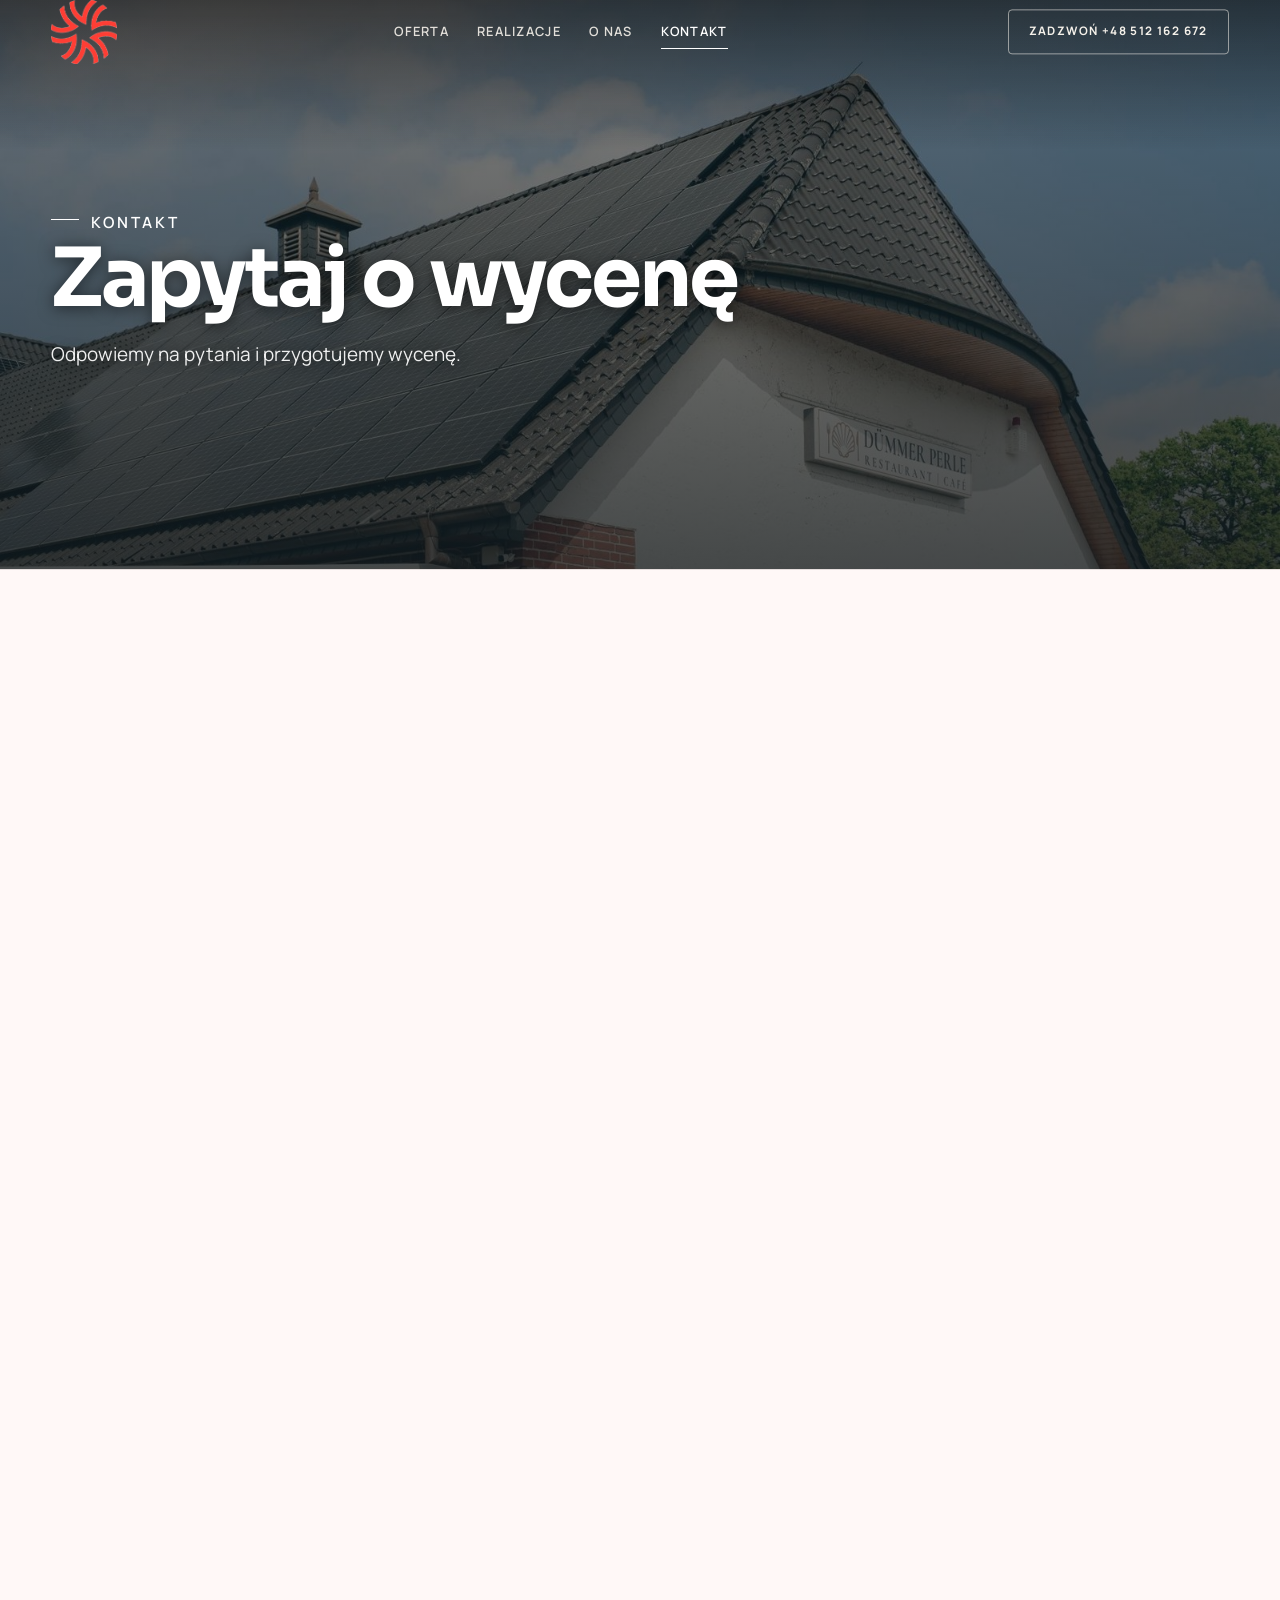
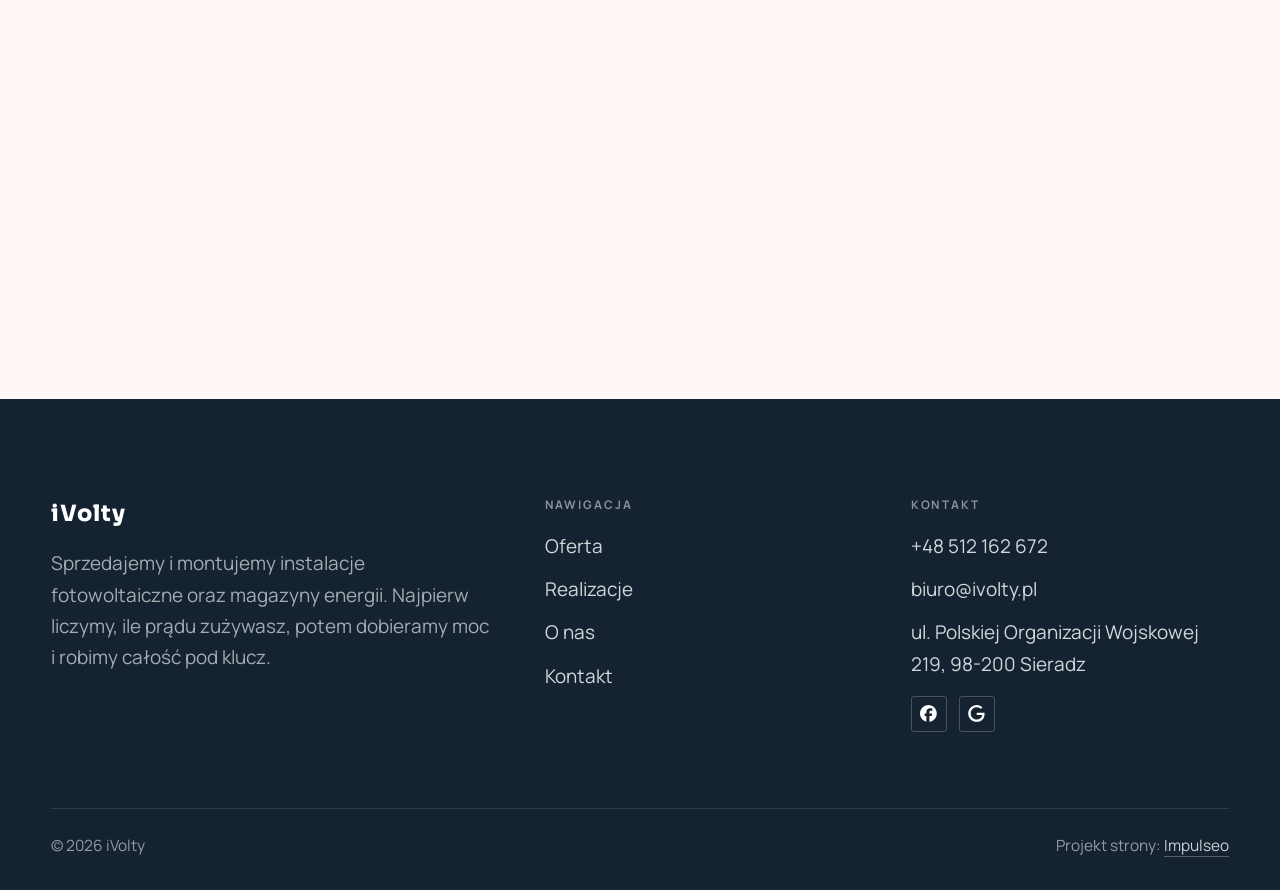
==== kontakt.html @ 75fa73cc "Strona demo: ivolty" ====
<!DOCTYPE html>
<html lang="pl">
<head>
<meta charset="UTF-8">
<meta name="viewport" content="width=device-width, initial-scale=1.0">
<title>Kontakt - iVolty</title>
<meta name="description" content="Kontakt iVolty - ul. Polskiej Organizacji Wojskowej 219, 98-200 Sieradz">
<link rel="canonical" href="https://kris20032.github.io/ivolty/kontakt.html">
<meta name="robots" content="noindex, nofollow">
<meta property="og:type" content="website">
<meta property="og:locale" content="pl_PL">
<meta property="og:site_name" content="iVolty">
<meta property="og:title" content="Kontakt - iVolty">
<meta property="og:description" content="Kontakt iVolty - ul. Polskiej Organizacji Wojskowej 219, 98-200 Sieradz">
<meta property="og:url" content="https://kris20032.github.io/ivolty/kontakt.html">
<meta property="og:image" content="https://kris20032.github.io/ivolty/img/og.jpg">
<meta property="og:image:width" content="1200">
<meta property="og:image:height" content="630">
<meta name="twitter:card" content="summary_large_image">
<link rel="preconnect" href="https://fonts.googleapis.com">
<link rel="preconnect" href="https://fonts.gstatic.com" crossorigin>
<link href="https://fonts.googleapis.com/css2?family=Sora:wght@600;700;800&family=Manrope:wght@400;500;600&display=swap" rel="stylesheet">
<link rel="stylesheet" href="assets/styles.css?v=c2179945">
</head>
<body>

<header class="nav">
  <div class="wrap nav-inner">
    <a class="brand brand-has-logo" href="index.html"><img class="brand-logo" src="img/logo.png" alt="iVolty" width="578" height="562" decoding="async"></a>
    <nav class="nav-links">
      <a href="oferta.html">Oferta</a>
      <a href="realizacje.html">Realizacje</a>
      <a href="o-nas.html">O nas</a>
      <a href="kontakt.html" class="active" aria-current="page">Kontakt</a>
      <a href="tel:+48512162672" class="btn btn-accent">Zadzwoń +48 512 162 672</a>
    </nav>
    <button class="nav-toggle" aria-label="Menu"><span></span><span></span><span></span></button>
  </div>
</header>

<main>
<section class="pagehead">
  <img src="img/g10.jpg" alt="iVolty - Zapytaj o wycenę" width="1600" height="1200" decoding="async">
  <div class="wrap">
    <span class="eyebrow">Kontakt</span>
    <h1>Zapytaj o wycenę</h1>
    <p>Odpowiemy na pytania i przygotujemy wycenę.</p>
  </div>
</section>
<section>
  <div class="wrap contact-grid">
    <div class="reveal">
      <span class="eyebrow">Dane kontaktowe</span>
      <h2 style="margin:var(--space-4) 0 var(--space-6)">iVolty</h2>
      <div class="info-list">
        <div class="info-row"><div class="ic"><svg class="ico-tel" width="16" height="16" viewBox="0 0 24 24" fill="none" aria-hidden="true"><path d="M6.6 10.8a15.5 15.5 0 0 0 6.6 6.6l2.2-2.2a1 1 0 0 1 1-.24 11.4 11.4 0 0 0 3.6.58 1 1 0 0 1 1 1V20a1 1 0 0 1-1 1A17 17 0 0 1 3 4a1 1 0 0 1 1-1h3.5a1 1 0 0 1 1 1c0 1.25.2 2.46.58 3.6a1 1 0 0 1-.25 1l-2.23 2.2Z" fill="currentColor"/></svg></div><div><div class="lbl">Telefon</div><a class="val" href="tel:+48512162672">+48 512 162 672</a></div></div>
        <div class="info-row"><div class="ic"><svg class="ico-mail" width="16" height="16" viewBox="0 0 24 24" fill="none" aria-hidden="true"><rect x="3.2" y="5.5" width="17.6" height="13" rx="1.6" stroke="currentColor" stroke-width="1.6"/><path d="M4 7l8 6 8-6" stroke="currentColor" stroke-width="1.6" stroke-linecap="round" stroke-linejoin="round"/></svg></div><div><div class="lbl">E-mail</div><a class="val" href="mailto:biuro@ivolty.pl">biuro@ivolty.pl</a></div></div>
        <div class="info-row"><div class="ic"><svg class="ico-pin" width="16" height="16" viewBox="0 0 24 24" fill="none" aria-hidden="true"><path d="M12 21s7-6.1 7-11.5A7 7 0 0 0 5 9.5C5 14.9 12 21 12 21Z" stroke="currentColor" stroke-width="1.6" fill="none"/><circle cx="12" cy="9.5" r="2.4" fill="currentColor"/></svg></div><div><div class="lbl">Adres</div><div class="val">ul. Polskiej Organizacji Wojskowej 219, 98-200 Sieradz</div></div></div>
      </div>
    </div>
    <div class="reveal">
      <form class="form" action="https://formsubmit.co/biuro@ivolty.pl" method="POST">
        <input type="hidden" name="_subject" value="Zapytanie ze strony iVolty">
        <input type="hidden" name="_captcha" value="false">
        <input type="hidden" name="_template" value="table">
        <div class="fld"><label for="name">Imię / firma</label><input id="name" name="name" type="text" placeholder="np. Jan Kowalski" required></div>
        <div class="fld"><label for="email">E-mail</label><input id="email" name="email" type="email" placeholder="adres@email.pl" required></div>
        <div class="fld"><label for="phone">Telefon</label><input id="phone" name="phone" type="tel" placeholder="+48 ..."></div>
        <div class="fld"><label for="msg">Czego dotyczy zapytanie?</label><textarea id="msg" name="message" placeholder="Napisz krótko, w czym możemy pomóc" required></textarea></div>
        <button type="submit" class="btn btn-accent" style="width:100%;justify-content:center">Wyślij zapytanie <span class="arr">→</span></button>
        <p class="note">Wiadomość trafi bezpośrednio do nas. Można też zadzwonić: +48 512 162 672.</p>
      </form>
    </div>
  </div>
</section>
<section style="padding-top:0">
  <div class="wrap reveal">
    <iframe class="map" title="iVolty - Sieradz" src="https://maps.google.com/maps?q=51.5954788%2C18.6846945&z=15&output=embed" loading="lazy" referrerpolicy="no-referrer-when-downgrade"></iframe>
  </div>
</section>
</main>

<footer>
  <div class="wrap">
    <div class="foot-grid">
      <div class="foot-brand">
        <div class="name">iVolty</div>
        <p>Sprzedajemy i montujemy instalacje fotowoltaiczne oraz magazyny energii. Najpierw liczymy, ile prądu zużywasz, potem dobieramy moc i robimy całość pod klucz.</p>
      </div>
      <div class="foot-col">
        <h4>Nawigacja</h4>
        <a href="oferta.html">Oferta</a>
        <a href="realizacje.html">Realizacje</a>
        <a href="o-nas.html">O nas</a>
        <a href="kontakt.html">Kontakt</a>
      </div>
      <div class="foot-col">
        <h4>Kontakt</h4>
        <a href="tel:+48512162672">+48 512 162 672</a>
        <a href="mailto:biuro@ivolty.pl">biuro@ivolty.pl</a>
        <p>ul. Polskiej Organizacji Wojskowej 219, 98-200 Sieradz</p>
      <div class="foot-soc">
        <a class="soc" href="https://www.facebook.com/iVolty/" target="_blank" rel="noopener" aria-label="Facebook - iVolty"><svg viewBox="0 0 24 24" aria-hidden="true" focusable="false"><path d="M9.101 23.691v-7.98H6.627v-3.667h2.474v-1.58c0-4.085 1.848-5.978 5.858-5.978.401 0 .955.042 1.468.103a8.68 8.68 0 0 1 1.141.195v3.325a8.623 8.623 0 0 0-.653-.036 26.805 26.805 0 0 0-.733-.009c-.707 0-1.259.096-1.675.309a1.686 1.686 0 0 0-.679.622c-.258.42-.374.995-.374 1.752v1.297h3.919l-.386 2.103-.287 1.564h-3.246v8.245C19.396 23.238 24 18.179 24 12.044c0-6.627-5.373-12-12-12s-12 5.373-12 12c0 5.628 3.874 10.35 9.101 11.647Z" fill="currentColor"/></svg></a>
        <a class="soc" href="https://www.google.com/maps/place/iVolty/@51.5954788,18.6846945,700m/data=!3m2!1e3!4b1!4m6!3m5!1s0x471af555b4167131:0xcd4eed033a28cf67!8m2!3d51.5954788!4d18.6846945!16s%2Fg%2F11yvy6bb_m" target="_blank" rel="noopener" aria-label="Google - iVolty"><svg viewBox="0 0 24 24" aria-hidden="true" focusable="false"><path d="M12.48 10.92v3.28h7.84c-.24 1.84-.853 3.187-1.787 4.133-1.147 1.147-2.933 2.4-6.053 2.4-4.827 0-8.6-3.893-8.6-8.72s3.773-8.72 8.6-8.72c2.6 0 4.507 1.027 5.907 2.347l2.307-2.307C18.747 1.44 16.133 0 12.48 0 5.867 0 .307 5.387.307 12s5.56 12 12.173 12c3.573 0 6.267-1.173 8.373-3.36 2.16-2.16 2.84-5.213 2.84-7.667 0-.76-.053-1.467-.173-2.053H12.48z" fill="currentColor"/></svg></a>
      </div>
      </div>
    </div>
    <div class="foot-bot">
      <span>© 2026 iVolty</span>
      <span>Projekt strony: <a class="foot-credit" href="https://impulseo.pl" target="_blank" rel="noopener">Impulseo</a></span>
    </div>
  </div>
</footer>
<div class="sticky-call"><a class="sc-call" href="tel:+48512162672"><svg class="ico-tel" width="16" height="16" viewBox="0 0 24 24" fill="none" aria-hidden="true"><path d="M6.6 10.8a15.5 15.5 0 0 0 6.6 6.6l2.2-2.2a1 1 0 0 1 1-.24 11.4 11.4 0 0 0 3.6.58 1 1 0 0 1 1 1V20a1 1 0 0 1-1 1A17 17 0 0 1 3 4a1 1 0 0 1 1-1h3.5a1 1 0 0 1 1 1c0 1.25.2 2.46.58 3.6a1 1 0 0 1-.25 1l-2.23 2.2Z" fill="currentColor"/></svg> Zadzwoń</a><a class="sc-quote" href="kontakt.html">Zadzwoń po wycenę</a></div>
<div class="demo-wazne" data-do="2026-11-11" data-cykl="3" hidden><svg class="dw-ico" width="13" height="13" viewBox="0 0 24 24" fill="none" aria-hidden="true"><circle cx="12" cy="12" r="8.6" stroke="currentColor" stroke-width="1.8"/><path d="M12 7.2V12l3.3 2" stroke="currentColor" stroke-width="1.8" stroke-linecap="round"/></svg><span class="dw-txt"></span></div>

<script src="assets/main.js"></script>
</body>
</html>
---- assets/styles.css ----
/* ============================================================
   STOLBASZ — premium, architektoniczny B2B fit-out
   Jasna paleta, zero brązu. System wg premium-web-craft.
   Projekt strony: Impulseo (impulseo.pl)
   ============================================================ */

:root{
  /* PALETA — jasna, architektoniczna, chłodna */
  --paper:#f5f7fa;          /* główne tło */
  --paper-2:#e7edf3;        /* sekcje alternatywne (chłodny jasny szary) */
  --paper-3:#e7edf3;        /* delikatne wypełnienia */
  --ink:#142231;            /* tekst główny — chłodny grafit */
  --ink-soft:#2c3e52;       /* nagłówki drugorzędne */
  --muted:#697785;          /* tekst poboczny */
  --line:rgba(20,34,49,.12);/* hairline */
  --accent:#e8a00c;         /* stonowany petrol-slate — jedyny akcent */
  --accent-d:#c47f06;
  --accent-soft:rgba(232,160,12,.10);
  --dark:#142231;           /* sekcje ciemne (stopka/CTA) */

  /* HOVER ZDJĘĆ — JEDEN standard dla całego silnika (decyzja K. 04.08.2026, artefakt z wariantami).
     AKTUALNE (K.+Szymon 09.08.2026, wybór z artefaktu 6 wariantów): zoom 1.05 przy 1.4s -
     przy tak długim czasie mocniejszy kadr NIE skacze, tylko „oddycha". Poprzedni standard
     (1.02 / .55s z 04.08) odbierany jako dynamiczny i szybki.
     Spoczynek lekko przygaszony, ale TYLKO tam, gdzie jest mysz (@media hover:hover) —
     na telefonie zdjęcia zostają w pełnej jasności. */
  --img-zoom:1.05;                   /* K.+Szymon 09.08: wariant F z artefaktu porównawczego */
  --img-rest:brightness(.95) saturate(.99);
  --img-hot:brightness(1.06) saturate(1.05);
  --img-dur:1.4s;                    /* K.+Szymon 09.08 (wariant F): powoli = elegancko */
  --img-ease:cubic-bezier(.16,.84,.44,1);  /* miękki ogon, efekt „oddychania" */

  /* ODSTĘPY — skala 4/8 */
  --space-1:4px; --space-2:8px; --space-3:12px; --space-4:16px; --space-5:24px;
  --space-6:32px; --space-7:48px; --space-8:64px; --space-9:96px; --space-10:128px;

  /* TYPOGRAFIA — fluid clamp() (skala podbita 16.07.2026: większe, czytelniejsze litery — uwaga Adama) */
  --text-sm:clamp(.9rem,.87rem + .12vw,1rem);
  --text-base:clamp(1.08rem,1.04rem + .18vw,1.2rem);
  --text-lg:clamp(1.24rem,1.15rem + .34vw,1.44rem);
  --text-h3:clamp(1.34rem,1.22rem + .55vw,1.66rem);
  --text-h2:clamp(2.1rem,1.66rem + 2.1vw,3.1rem);
  --text-h1:clamp(2.9rem,2.1rem + 4vw,5.1rem);

  /* PROMIENIE — architektoniczne, raczej ostre */
  --r-sm:3px; --r-md:6px; --r-lg:10px;

  /* RUCH */
  --ease:cubic-bezier(.25,.46,.45,.94); --dur:.24s;

  /* CIENIE — miękkie, warstwowe */
  --sh-sm:0 1px 2px rgba(16,24,32,.04), 0 2px 8px rgba(16,24,32,.05);
  --sh-md:0 2px 6px rgba(16,24,32,.05), 0 12px 28px -8px rgba(16,24,32,.12);
  --sh-lg:0 6px 14px rgba(16,24,32,.07), 0 26px 56px -18px rgba(16,24,32,.22);

  --hairline:1px solid var(--line);

  --font-display:'Sora','Manrope',sans-serif;
  --font-body:'Manrope',sans-serif;
}

*{box-sizing:border-box;margin:0;padding:0}
html{scroll-behavior:smooth}
body{
  font-family:var(--font-body);
  font-size:var(--text-base);
  line-height:1.65;
  color:var(--ink);
  background:var(--paper);
  -webkit-font-smoothing:antialiased;
  text-rendering:optimizeLegibility;
}
img{max-width:100%;height:auto;display:block}  /* height:auto = width/height z atrybutów trzyma proporcje (TOP#12) */
a{color:inherit;text-decoration:none}

.wrap{width:min(92%,1180px);margin-inline:auto}
section{padding-block:clamp(52px,6.5vw,96px)}

h1,h2,h3{font-family:var(--font-display);font-weight:700;line-height:1.08;letter-spacing:-.02em;color:var(--ink)}
h1{font-size:var(--text-h1);letter-spacing:-.035em}
h2{font-size:var(--text-h2);letter-spacing:-.025em}
h3{font-size:var(--text-h3)}
/* MIARA — długość wiersza. WCAG 2.2 SC 1.4.8: max 80 znaków; Butterick: 45–90.
   68ch daje realnie 72–78 znaków polskiego tekstu, czyli z zapasem pod granicą.
   Wcześniej limit miał TYLKO <p> — <li>, <blockquote> i <dd> nie miały żadnego,
   i to jedyny powód, dla którego 23 bloki na dwóch oddanych stronach jadą po
   83–106 znaków w wierszu (pomiar 07.08.2026, bramka `miara`).
   ⚠️ Listy i definicje ograniczamy TYLKO bez klasy: `ul`/`ol` z klasą to u nas
   układ (siatki kafli, menu), a nie tekst ciągły — tam miarę wyznacza układ. */
/* 60ch, nie 68ch (K. 10.08): po zmianie fontów na węższe kroje (DM Sans i spółka)
   w 68ch mieściło się ~90 znaków - bramka pikselowa słusznie zgłaszała przekroczenie
   granicy 80. Pomiar na żywej przeglądarce: 60ch = 90 znaków, 53ch = ~78 znaków, czyli normę WCAG 1.4.8. */
:root{ --miara:53ch }
p{max-width:min(100%,var(--miara))}
blockquote,
ul:not([class])>li, ol:not([class])>li,
dl:not([class])>dd{max-width:min(100%,var(--miara))}

/* ⚠️ Świadomie BEZ wyjątku `.tile p,.card p,.svc p{max-width:none}`, choć nasuwa się sam:
   te akapity BYŁY już ograniczone (stare `p{max-width:65ch}`), więc „wyjątek" nie odblokowałby
   niczego nowego — tylko ROZLUŹNIŁ stan sprzed zmiany na wszystkich demach naraz.
   `figcaption` żadna z reguł wyżej nie dotyczy, więc też nie potrzebuje zwolnienia. */

/* ŁAMANIE. `balance` wyrównuje długości wierszy w nagłówku, `pretty` pilnuje ostatniego
   wiersza akapitu, żeby nie został w nim jeden wyraz. Obsługiwane od Chrome 117 /
   Safari 17.5; starsze przeglądarki po prostu ignorują tę własność.
   `text-wrap:pretty` nie występowało dotąd ANI RAZ w silniku ani w repo klientów. */
h1,h2,h3,.lead,.lede{text-wrap:balance}
p,li,blockquote,dd{text-wrap:pretty}

.eyebrow{
  font-family:var(--font-body);
  font-size:var(--text-sm);
  font-weight:600;
  letter-spacing:.18em;
  text-transform:uppercase;
  color:var(--accent);
  display:inline-flex;align-items:center;gap:var(--space-3);
}
/* flex:none + margin-top = kreska trzyma się PIERWSZEJ linii. Wcześniej align-items:center
   centrowało ją względem całego bloku i przy zawinięciu (długi kicker typu
   „…WNĘTRZ · LESZNO · OD 2019") druga linia lądowała z brzydkim wcięciem. */
.eyebrow{align-items:flex-start}
.eyebrow>*,.eyebrow{text-wrap:balance}   /* dlugi kicker lamal sie na sierote typu samo „2019" w drugiej linii */
.eyebrow::before{content:"";width:28px;height:1px;background:var(--accent);display:inline-block;flex:none;margin-top:.62em}

.muted{color:var(--muted)}
.lead{font-size:var(--text-lg);line-height:1.55;color:var(--ink-soft);max-width:50ch}

/* ---------- BUTTONS ---------- */
.btn{
  display:inline-flex;align-items:center;gap:var(--space-2);
  font-weight:600;font-size:var(--text-sm);letter-spacing:.02em;
  padding:var(--space-4) var(--space-6);
  border-radius:var(--r-sm);
  transition:transform var(--dur) var(--ease),box-shadow var(--dur) var(--ease),background var(--dur) var(--ease);
  cursor:pointer;border:1px solid transparent;
}
.btn-accent{background:var(--accent);color:#fff;box-shadow:var(--sh-sm)}
.btn-accent:hover{background:var(--accent-d);transform:translateY(-2px);box-shadow:var(--sh-md)}
.btn-accent:active{transform:translateY(0);box-shadow:var(--sh-sm)}
.btn-ghost{background:transparent;color:var(--ink);border-color:var(--line)}
.btn-ghost:hover{border-color:var(--accent);color:var(--accent);transform:translateY(-2px)}
.btn-light{background:#fff;color:var(--ink);box-shadow:var(--sh-sm)}
.btn-light:hover{transform:translateY(-2px);box-shadow:var(--sh-md)}
.btn .arr{transition:transform var(--dur) var(--ease)}
.btn:hover .arr{transform:translateX(4px)}

/* ---------- NAV ---------- */
.nav{
  position:sticky;top:0;z-index:50;
  background:color-mix(in srgb,var(--paper) 88%,transparent);
  backdrop-filter:saturate(140%) blur(10px);
  border-bottom:var(--hairline);
}
.nav-inner{display:flex;align-items:center;justify-content:space-between;gap:var(--space-5);height:72px}
/* ANTY-NACHODZENIE (K. 05.08.2026): długa nazwa firmy + przycisk z pełnym numerem nie mieściły się w pasku
   i flex ściskał linki PONIŻEJ ich treści - "Kontakt" wchodził na ramkę "Zadzwoń +48 ...". Teraz ustępuje
   nazwa marki (skrót wielokropkiem), a menu i przycisk nigdy się nie kurczą ani nie zachodzą na siebie. */
.brand{display:flex;flex-direction:column;line-height:1;min-width:0;flex:0 1 auto}
.brand .name{font-family:var(--font-display);font-weight:800;font-size:1.35rem;letter-spacing:.04em;white-space:nowrap;overflow:hidden;text-overflow:ellipsis}
.brand .sub{font-size:.62rem;letter-spacing:.34em;text-transform:uppercase;color:var(--muted);margin-top:5px;white-space:nowrap;overflow:hidden;text-overflow:ellipsis}
.nav-links{display:flex;align-items:center;gap:var(--space-6);flex:0 0 auto}
.nav-links a{font-size:var(--text-sm);font-weight:500;color:var(--ink-soft);position:relative;padding-block:4px;white-space:nowrap;transition:color var(--dur) var(--ease)}
.nav-links a::after{content:"";position:absolute;left:0;bottom:0;width:0;height:1.5px;background:var(--accent);transition:width var(--dur) var(--ease)}
.nav-links a:hover,.nav-links a.active{color:var(--ink)}
.nav-links a:hover::after,.nav-links a.active::after{width:100%}
.nav-links .btn{padding:var(--space-2) var(--space-5)}
/* przyciski w nav: właściwy kolor (przebij .nav-links a) + bez podkreślenia */
.nav-links a.btn-accent{color:#fff}
.nav-links a.btn-ghost,.nav-links a.btn-light{color:var(--ink)}
/* CTA w pasku: NIE podkreślenie spod linków menu, ale ten sam przelatujący błysk,
   co na wszystkich innych przyciskach (zgłoszenie K. 13.08.2026 - „na hero jest efekt
   światła przechodzącego przez przycisk, na navbarze go nie ma, a mają być identyczne").
   Reguła `.nav-links a::after` jest silniejsza od `.btn::after`, więc trzeba jej
   geometrię wyzerować i wpisać połysk z nazwy - samo `display:none` gasiło efekt. */
.nav-links a.btn::after{
  display:block;content:"";position:absolute;inset:0;z-index:-1;pointer-events:none;
  width:auto;height:auto;border-radius:inherit;   /* kasuje geometrię podkreślenia (width:0;height:1.5px) */
  background:linear-gradient(100deg,transparent 32%,rgba(255,255,255,.20) 50%,transparent 68%);
  translate:-120% 0}
@media (prefers-reduced-motion:no-preference){
  .nav-links a.btn:hover::after{translate:120% 0;transition:translate .75s var(--mt-ease,cubic-bezier(.16,.84,.44,1))}
}
.nav-toggle{display:none;background:none;border:none;cursor:pointer;flex-direction:column;gap:5px;padding:8px}
.nav-toggle span{width:24px;height:2px;background:var(--ink);transition:var(--dur)}
/* Ciasny zakres MIĘDZY menu mobilnym a pełnym pulpitem: zbijamy odstępy i nazwę marki,
   żeby wszystko zmieściło się naturalnie, zanim w ogóle dojdzie do skracania wielokropkiem. */
@media(max-width:1280px) and (min-width:921px){
  .nav-links{gap:var(--space-4)}
  .nav-links .btn{padding:var(--space-2) var(--space-4)}
  .brand .name{font-size:1.15rem}
}

/* ---------- HERO (split) ---------- */
.hero{position:relative;overflow:hidden;border-bottom:var(--hairline)}
.hero-grid{display:grid;grid-template-columns:1.05fr .95fr;gap:clamp(24px,4vw,60px);align-items:center;
  padding-block:clamp(36px,4.5vw,64px)}
.hero-copy .eyebrow{margin-bottom:var(--space-5)}
.hero-copy h1{margin-bottom:var(--space-5)}
.hero-copy .lead{margin-bottom:var(--space-7)}
.hero-actions{display:flex;flex-wrap:wrap;gap:var(--space-4)}
.hero-art{position:relative;aspect-ratio:4/3;border-radius:var(--r-lg);overflow:hidden;box-shadow:var(--sh-lg)}
.hero-art img{width:100%;height:100%;object-fit:cover}
.hero-art::after{content:"";position:absolute;inset:0;background:linear-gradient(180deg,transparent 55%,rgba(18,24,28,.28))}
.hero-badge{position:absolute;left:var(--space-5);bottom:var(--space-5);z-index:2;
  background:rgba(252,252,251,.94);backdrop-filter:blur(4px);
  border-radius:var(--r-md);padding:var(--space-4) var(--space-5);box-shadow:var(--sh-md);max-width:78%}
.hero-badge strong{display:block;font-family:var(--font-display);font-size:1rem;letter-spacing:-.01em}
.hero-badge span{font-size:var(--text-sm);color:var(--muted)}

/* ---------- HERO duży / kinowy (strona główna) ---------- */
.hero-cine{position:relative;min-height:clamp(560px,82vh,840px);min-height:clamp(560px,82svh,840px);display:flex;align-items:center;overflow:hidden;border-bottom:var(--hairline)}
.hero-cine>img{position:absolute;inset:0;width:100%;height:100%;object-fit:cover;z-index:0}
.hero-cine::after{content:"";position:absolute;inset:0;z-index:1;
  background:linear-gradient(95deg,rgba(13,18,23,.86) 0%,rgba(13,18,23,.64) 32%,rgba(13,18,23,.24) 62%,rgba(13,18,23,.04) 100%)}
.hero-cine .wrap{position:relative;z-index:2;padding-block:var(--space-8)}
.hero-cine .hero-copy{max-width:660px}
.hero-cine .eyebrow{color:#fff;margin-bottom:var(--space-5)}
.hero-cine .eyebrow::before{background:#fff}
.hero-cine h1{color:#fff;margin-bottom:var(--space-5);font-size:clamp(2.9rem,2rem + 4.4vw,5.2rem);text-wrap:balance}
.hero-cine .lead{color:rgba(255,255,255,.92);max-width:48ch;margin-bottom:var(--space-7)}
.hero-cine .hero-actions{display:flex;flex-wrap:wrap;gap:var(--space-4)}
/* NISKIE OKNO (laptop z dokiem i paskami przeglądarki ma ~700-780 px wysokości widoku):
   H1 do 5.2rem + długi lead nie mieściły się i przyciski wypadały POD krawędź ekranu -
   klient widział stronę bez ani jednego CTA. Skalujemy w dół, zamiast przycinać treść. */
@media(min-width:821px) and (max-height:820px){
  .hero-cine{min-height:clamp(520px,94svh,780px)}
  .hero-cine .wrap{padding-block:var(--space-6)}
  .hero-cine h1{font-size:clamp(2.2rem,1.5rem + 2.6vw,3.6rem);margin-bottom:var(--space-4)}
  .hero-cine .eyebrow{margin-bottom:var(--space-4)}
  .hero-cine .lead{margin-bottom:var(--space-5);max-width:44ch}
}
@media(max-width:680px){
  .hero-cine{min-height:clamp(520px,76vh,640px);min-height:clamp(520px,76svh,640px);align-items:flex-end}
  .hero-cine::after{background:linear-gradient(0deg,rgba(13,18,23,.9) 6%,rgba(13,18,23,.45) 55%,rgba(13,18,23,.25) 100%)}
  .hero-cine .wrap{padding-bottom:var(--space-9)}
  /* TELEFON (~90% oglądających): lead potrafił zająć 8 linii i zepchnąć CTA poza pierwszy ekran.
     Zwężamy interlinię i skalę - treści nie ucinamy, bo to ona sprzedaje. */
  .hero-cine .lead{font-size:.98rem;line-height:1.5;margin-bottom:var(--space-5)}
  .hero-cine .eyebrow{font-size:.72rem;letter-spacing:.13em;margin-bottom:var(--space-4)}
  .hero-cine .eyebrow::before{width:20px}
  .hero-cine h1{margin-bottom:var(--space-4)}
}

/* full-bleed hero variant (podstrony) */
.pagehead{position:relative;min-height:46vh;min-height:46svh;display:flex;align-items:flex-end;overflow:hidden;border-bottom:var(--hairline)}
.pagehead img{position:absolute;inset:0;width:100%;height:100%;object-fit:cover}
/* 10.08.2026 (decyzja K.): mocniejsze przyciemnienie + cień pod tekstem. Bramka mierzyła na
   nagłówkach podstron 3,38-3,43:1 przy wymaganych 4,5 — jasne zdjęcie (hala, śnieg, niebo)
   podchodziło pod biały tekst. Zdjęcia klientów są różne, więc kontrast musi dawać WARSTWA,
   a nie szczęśliwy dobór kadru. */
.pagehead::after{content:"";position:absolute;inset:0;background:linear-gradient(180deg,rgba(18,24,28,.40),rgba(18,24,28,.76))}
.pagehead .wrap{position:relative;z-index:2;padding-block:var(--space-9);color:#fff}
.pagehead h1{color:#fff;max-width:18ch;text-shadow:0 2px 16px rgba(0,0,0,.55)}
.pagehead .eyebrow{color:#fff}
.pagehead .eyebrow::before{background:#fff}
.pagehead p{color:rgba(255,255,255,.92);margin-top:var(--space-4);max-width:54ch;text-shadow:0 1px 12px rgba(0,0,0,.5)}

/* ---------- STRIP (pasek skrótów / liczby) ---------- */
.strip{background:var(--dark);color:#fff}
/* PASEK HASEŁ — standard 04.08.2026 (decyzja K.): 5 haseł w JEDNYM rzędzie, tekst WYŚRODKOWANY,
   węższe marginesy boczne niż reszta strony (pasek ma iść szerzej), równe wysokości kolumn. */
.strip .wrap{width:min(96%,1440px);display:grid;grid-template-columns:repeat(5,1fr);
  gap:var(--space-5);padding-block:var(--space-7);align-items:stretch}
.strip .item .k{font-family:var(--font-display);font-size:clamp(1.05rem,.82rem + .85vw,1.55rem);
  font-weight:800;letter-spacing:-.02em;color:#fff;line-height:1.18;text-wrap:balance}
.strip .item .v{font-size:var(--text-sm);color:rgba(255,255,255,.66);margin-top:var(--space-2);line-height:1.4}
.strip .item{border-left:2px solid var(--accent);padding-inline:var(--space-4);
  text-align:center;display:flex;flex-direction:column;justify-content:center}
/* liczba kolumn = liczba haseł, żeby ostatnie nie zostawało samo w drugim rzędzie.
   Klasę n-N nadaje multipage.py; domyślnie (bez klasy) pasek jest 5-kolumnowy. */
.strip.n-2 .wrap{grid-template-columns:repeat(2,1fr)}
.strip.n-3 .wrap{grid-template-columns:repeat(3,1fr)}
.strip.n-4 .wrap{grid-template-columns:repeat(4,1fr);gap:var(--space-6)}
.strip.n-4 .item .k{font-size:clamp(1.3rem,1rem + 1.1vw,2rem)}
.strip.n-6 .wrap{grid-template-columns:repeat(6,1fr);gap:var(--space-4)}
.strip.n-6 .item .k{font-size:clamp(.98rem,.8rem + .7vw,1.35rem)}
/* równe łamanie: zamiast "długa linia + jedno słowo" obie linie zbliżonej długości */
.strip .item .k{text-wrap:balance}

/* ---------- SECTION HEAD ---------- */
.head{max-width:48rem;margin-bottom:var(--space-8)}
.head.center{margin-inline:auto;text-align:center}
.head .eyebrow{margin-bottom:var(--space-4)}
.head h2{margin-bottom:var(--space-4)}
.head p{color:var(--muted);font-size:var(--text-lg);line-height:1.55}
.head.center p{margin-inline:auto}

/* ---------- INTRO SPLIT ---------- */
.split{display:grid;grid-template-columns:.92fr 1.08fr;gap:clamp(28px,5vw,80px);align-items:center}
.split.rev{grid-template-columns:1.08fr .92fr}
.split.rev .split-art{order:-1}
.split-art{position:relative;aspect-ratio:5/4;border-radius:var(--r-lg);overflow:hidden;box-shadow:var(--sh-lg)}
.split-art img{width:100%;height:100%;object-fit:cover}
.split-copy h2{margin-bottom:var(--space-5)}
.split-copy p+p{margin-top:var(--space-4)}
.split-copy .btn{margin-top:var(--space-6)}

/* ---------- SERVICES (zakres) ---------- */
.svc-grid{display:grid;grid-template-columns:repeat(auto-fit,minmax(280px,1fr));gap:var(--space-5)}
.svc{background:#fff;border:var(--hairline);border-radius:var(--r-md);padding:var(--space-7) var(--space-6);
  transition:transform var(--dur) var(--ease),box-shadow var(--dur) var(--ease),border-color var(--dur) var(--ease);
  position:relative;overflow:hidden}
.svc::before{content:"";position:absolute;left:0;top:0;width:3px;height:0;background:var(--accent);transition:height var(--dur) var(--ease)}
.svc:hover{transform:translateY(-4px);box-shadow:var(--sh-md);border-color:transparent}
.svc:hover::before{height:100%}
.svc .ic{font-family:var(--font-display);font-size:.8rem;font-weight:700;letter-spacing:.12em;color:var(--accent);margin-bottom:var(--space-4)}
.svc h3{margin-bottom:var(--space-3);font-size:1.22rem}
.svc p{color:var(--muted);font-size:var(--text-base);line-height:1.6}

/* big detailed service rows */
.svc-row{display:grid;grid-template-columns:.8fr 1.2fr;gap:clamp(20px,4vw,60px);align-items:center;padding-block:var(--space-8)}
.svc-row+.svc-row{border-top:var(--hairline)}
.svc-row.rev{grid-template-columns:1.2fr .8fr}
/* Naprzemienny układ wierszy oferty: co drugi wiersz ma zdjęcie po PRAWEJ.
   Było `order:-1` — martwy kod, bo zdjęcie i tak jest pierwszym dzieckiem w HTML,
   więc wszystkie wiersze wyglądały identycznie (zdjęcie zawsze z lewej), a `rev`
   zmieniało tylko szerokość kolumn. Znalezione 29.07.2026 przy różnicowaniu kierunków
   animacji (pomiar pozycji: art.mid 390/502 przy row.mid 756 — zawsze lewa strona). */
.svc-row.rev .svc-row-art{order:2}
.svc-row-art{aspect-ratio:4/3;border-radius:var(--r-md);overflow:hidden;box-shadow:var(--sh-md)}
.svc-row-art img{width:100%;height:100%;object-fit:cover}
.svc-row h3{font-size:1.5rem;margin-bottom:var(--space-4)}
.svc-row .num{font-family:var(--font-display);font-size:.85rem;font-weight:700;letter-spacing:.14em;color:var(--accent);display:block;margin-bottom:var(--space-3)}
.svc-row ul{list-style:none;margin-top:var(--space-4);display:flex;flex-direction:column;gap:var(--space-2)}
.svc-row li{position:relative;padding-left:var(--space-5);color:var(--muted);font-size:var(--text-base)}
.svc-row li::before{content:"";position:absolute;left:0;top:.62em;width:8px;height:1px;background:var(--accent)}

/* ---------- GALLERY (realizacje) ---------- */
.gallery{display:grid;grid-template-columns:repeat(12,1fr);gap:var(--space-4);grid-auto-rows:200px}
/* GALERIA MASONRY — pionowe zdjęcia (portrety beauty/wellness) bez przycinania: kolumny, height auto */
.gallery-masonry{column-count:3;column-gap:var(--space-4)}
@media(max-width:900px){.gallery-masonry{column-count:2}}
@media(max-width:560px){.gallery-masonry{column-count:1}}
.gallery-masonry .m-tile{break-inside:avoid;margin:0 0 var(--space-4);padding:0;position:relative;overflow:hidden;border-radius:var(--r-md);border:1px solid var(--line)}
.gallery-masonry .m-tile img{width:100%;height:auto;display:block}
.gallery-masonry .m-tile .cap{position:absolute;left:0;right:0;bottom:0;padding:var(--space-4);color:#fff;background:linear-gradient(0deg,rgba(0,0,0,.55),transparent);font-size:var(--text-sm)}
.gallery-masonry .m-tile .cap small{display:block;font-weight:400;opacity:.78;letter-spacing:.04em;text-transform:uppercase;font-size:.66rem;margin-top:3px}
.tile{position:relative;overflow:hidden;border-radius:var(--r-md);box-shadow:var(--sh-sm);
  transition:transform var(--dur) var(--ease),box-shadow var(--dur) var(--ease)}
.tile img{width:100%;height:100%;object-fit:cover;
  transition:transform var(--img-dur) var(--img-ease),filter var(--img-dur) var(--img-ease)}
.tile:hover{box-shadow:var(--sh-md)}
.tile .cap{position:absolute;left:0;right:0;bottom:0;padding:var(--space-5) var(--space-4) var(--space-4);
  /* mocniejszy spad + cien pod tekstem: na JASNYCH zdjeciach klienta (biale fronty, sciany)
     slaby gradient dawal kontrast ~1.5:1 zamiast wymaganych 3.6:1 (bramka wygladu, 10.08.2026) */
  background:linear-gradient(transparent 10%,rgba(18,24,28,.55) 40%,rgba(18,24,28,.88) 68%,rgba(18,24,28,.99));color:#fff;
  text-shadow:0 1px 2px rgba(0,0,0,.85),0 2px 10px rgba(0,0,0,.55);
  font-size:var(--text-sm);font-weight:600;letter-spacing:.01em;
  opacity:0;transform:translateY(8px);transition:var(--dur) var(--ease)}
.tile:hover .cap{opacity:1;transform:translateY(0)}
.tile .cap small{display:block;font-weight:400;opacity:.78;letter-spacing:.04em;text-transform:uppercase;font-size:.66rem;margin-top:3px}
/* bento spans */
.t-wide{grid-column:span 6}
.t-tall{grid-column:span 6;grid-row:span 2}
.t-std{grid-column:span 6}
.t-third{grid-column:span 4}
.t-two3{grid-column:span 8}

/* ---------- TRUST / WIARYGODNOŚĆ ---------- */
.trust{background:var(--paper-2)}
.trust-grid{display:grid;grid-template-columns:repeat(auto-fit,minmax(240px,1fr));gap:var(--space-5);margin-top:var(--space-7)}
.trust-card{background:#fff;border-radius:var(--r-md);padding:var(--space-7) var(--space-6);box-shadow:var(--sh-sm);border-top:3px solid var(--accent)}
.trust-card .big{font-family:var(--font-display);font-size:clamp(1.8rem,1.3rem + 1.6vw,2.6rem);font-weight:800;letter-spacing:-.02em;color:var(--ink);line-height:1}
.trust-card h3{font-size:1.12rem;margin:var(--space-3) 0 var(--space-2)}
.trust-card p{color:var(--muted);font-size:var(--text-base);line-height:1.55}

/* ---------- CTA band ---------- */
.cta{background:var(--dark);color:#fff;position:relative;overflow:hidden}
/* telefon w CTA: na ciemnym tle biały (domyślnie), rodziny z JASNYM tłem CTA
   nadpisują to u siebie - wcześniej kolor siedział w stylu inline i wygrywał z rodziną. */
.cta .btn-ghost-cta{color:#fff;border-color:rgba(255,255,255,.3)}
.cta .wrap{display:grid;grid-template-columns:1.4fr .6fr;gap:var(--space-7);align-items:center;position:relative;z-index:2}
.cta h2{color:#fff;max-width:20ch}
.cta p{color:rgba(255,255,255,.74);margin-top:var(--space-4)}
.cta-actions{display:flex;flex-direction:column;gap:var(--space-3);align-items:flex-start}
.cta::before{content:"";position:absolute;right:-80px;top:-80px;width:360px;height:360px;border-radius:50%;
  background:radial-gradient(circle,var(--accent-soft),transparent 70%)}

/* ---------- CONTACT ---------- */
.contact-grid{display:grid;grid-template-columns:.85fr 1.15fr;gap:clamp(28px,4vw,56px);align-items:start}
.info-list{display:flex;flex-direction:column;gap:var(--space-2)}
.info-row{display:flex;gap:var(--space-4);align-items:flex-start;padding-block:var(--space-4);border-bottom:var(--hairline)}
.info-row .ic{flex:none;width:42px;height:42px;display:grid;place-items:center;border-radius:50%;
  background:var(--accent-soft);color:var(--accent);font-size:1.05rem}
.info-row .lbl{font-size:.72rem;letter-spacing:.14em;text-transform:uppercase;color:var(--muted)}
.info-row .val{font-weight:600;font-size:var(--text-base);margin-top:2px}
.info-row a.val:hover{color:var(--accent)}
.map{border:none;border-radius:var(--r-lg);box-shadow:var(--sh-md);width:100%;height:100%;min-height:380px;filter:grayscale(.2) contrast(1.02)}
.form{background:#fff;border:var(--hairline);border-radius:var(--r-lg);padding:clamp(24px,3vw,40px);box-shadow:var(--sh-sm)}
.form .fld{margin-bottom:var(--space-5)}
.form label{display:block;font-size:var(--text-sm);font-weight:600;margin-bottom:var(--space-2)}
.form input,.form textarea{width:100%;font-family:inherit;font-size:var(--text-base);color:var(--ink);
  padding:var(--space-4);border:var(--hairline);border-radius:var(--r-sm);background:var(--paper);transition:border-color var(--dur)}
.form input:focus,.form textarea:focus{outline:none;border-color:var(--accent);background:#fff}
.form textarea{resize:vertical;min-height:120px}
.form .note{font-size:var(--text-sm);color:var(--muted);margin-top:var(--space-3)}

/* ---------- FOOTER ---------- */
footer{background:var(--dark);color:#fff;padding-block:var(--space-9) var(--space-6)}
.foot-grid{display:grid;grid-template-columns:1.4fr 1fr 1fr;gap:var(--space-7);margin-bottom:var(--space-8)}
.foot-brand .name{font-family:var(--font-display);font-weight:800;font-size:1.4rem;letter-spacing:.04em}
.foot-brand p{color:rgba(255,255,255,.62);margin-top:var(--space-4);font-size:var(--text-base);max-width:38ch}
.foot-col h4{font-size:.74rem;letter-spacing:.16em;text-transform:uppercase;color:rgba(255,255,255,.5);margin-bottom:var(--space-4)}
.foot-col a,.foot-col p{display:block;color:rgba(255,255,255,.82);font-size:var(--text-base);margin-bottom:var(--space-3)}
.foot-col a:hover{color:#fff}
.foot-bot{border-top:1px solid rgba(255,255,255,.12);padding-top:var(--space-5);display:flex;justify-content:space-between;flex-wrap:wrap;gap:var(--space-3);
  font-size:var(--text-sm);color:rgba(255,255,255,.55)}
.foot-bot a:hover{color:#fff}
/* Podpis w stopce = klikalny link do impulseo.pl (31.07.2026). Ma być WIDOCZNIE klikalny,
   ale nie krzyczeć - stąd sam kolor jaśniejszy + delikatne podkreślenie na najeździe. */
.foot-bot a.foot-credit{color:rgba(255,255,255,.78);text-decoration:none;border-bottom:1px solid rgba(255,255,255,.28)}
.foot-bot a.foot-credit:hover{color:#fff;border-bottom-color:#fff}

/* ---------- REVEAL ---------- */
.reveal{opacity:0;transform:translateY(22px);transition:opacity .6s var(--ease),transform .6s var(--ease)}
.reveal.in{opacity:1;transform:none}

/* ---------- RESPONSIVE ---------- */
@media(max-width:920px){
  .hero-grid,.split,.split.rev,.svc-row,.svc-row.rev,.cta .wrap,.contact-grid,.foot-grid{grid-template-columns:1fr}
  .split.rev .split-art,.svc-row.rev .svc-row-art{order:0}
  .hero-art{aspect-ratio:16/10;max-height:420px}
  .strip .wrap,.strip.n-2 .wrap,.strip.n-3 .wrap,.strip.n-4 .wrap,.strip.n-6 .wrap{grid-template-columns:repeat(2,1fr);gap:var(--space-6)}
  .strip .item .k,.strip.n-6 .item .k{font-size:clamp(1.3rem,1.1rem + 1vw,2rem)}
  .gallery{grid-auto-rows:180px}
  .t-wide,.t-tall,.t-std,.t-third,.t-two3{grid-column:span 6}
  .t-tall{grid-row:span 1}
  .cta-actions{flex-direction:row;flex-wrap:wrap}
  .foot-grid{gap:var(--space-6)}
}
@media(max-width:680px){
  .nav-links{position:fixed;inset:72px 0 auto 0;background:var(--paper);flex-direction:column;align-items:stretch;
    gap:0;padding:var(--space-4) 6%;border-bottom:var(--hairline);box-shadow:var(--sh-md);
    transform:translateY(-120%);transition:transform var(--dur) var(--ease)}
  .nav-links.open{transform:translateY(0)}
  .nav-links a{padding-block:var(--space-4);border-bottom:var(--hairline)}
  .nav-links .btn{margin-top:var(--space-3);justify-content:center}
  .nav-toggle{display:flex}
  .strip .wrap,.strip.n-2 .wrap,.strip.n-3 .wrap,.strip.n-4 .wrap,.strip.n-6 .wrap{grid-template-columns:1fr}
  .gallery{grid-template-columns:repeat(6,1fr)}
  .foot-grid{grid-template-columns:1fr}
}
@media(prefers-reduced-motion:reduce){
  /* audyt 09.08 TOP#14: samo skrócenie duration przy animacji INFINITE = stroboskop
     (pętla .01ms miga ekranem); iteration-count:1 gasi pętlę naprawdę. Pseudoelementy
     też - tła hero (gastro/studio) animują ::before/img, blanket na * ich nie łapał. */
  *,*::before,*::after{animation-duration:.01ms!important;animation-iteration-count:1!important;animation-delay:0s!important;transition:none!important}
  .reveal{opacity:1!important;transform:none!important}
  html{scroll-behavior:auto}
}

/* ============================================================
   PREMIUM LAYER — destylat deep-researchu branż (anty-AI, spokój).
   Zmienne STOLBASZ (--accent/--ink/--paper/--line/--dark). Ruch ledwo
   zauważalny, krzywa cubic-bezier(.16,.84,.44,1); prefers-reduced-motion
   pokryte blanketem wyżej. Karty hairline zamiast cieni = #1 sygnał „nie-AI".
   ============================================================ */

/* więcej oddechu między sekcjami (liderzy: 110-130px) */
section{padding-block:clamp(64px,8vw,128px)}

/* 1) Aksamitny reveal — dłuższa, miękka krzywa zamiast „skoku" */
.reveal{transition:opacity .9s cubic-bezier(.16,.84,.44,1),transform .9s cubic-bezier(.16,.84,.44,1);will-change:opacity,transform}
/* stagger TYLKO w galerii (tam pozycja = porządek dzieci) */
.gallery .reveal:nth-child(2){transition-delay:.07s}
.gallery .reveal:nth-child(3){transition-delay:.14s}
.gallery .reveal:nth-child(4){transition-delay:.21s}
.gallery .reveal:nth-child(5){transition-delay:.28s}
.gallery .reveal:nth-child(6){transition-delay:.35s}

/* 2) Hero STATYCZNY na .hero-cine — Ken Burns CAŁKIEM WYŁĄCZONY 26.06 (3. zgłoszenie Szymona).
   GENEZA: animowanie scale na <img> hero z teksturami (cegły/framugi) re-samplinguje obraz
   klatka po klatce → na części ekranów drobne drganie/shimmer = „heroshot się trzęsie".
   translateY usunięto wcześniej, scale-only + will-change/GPU NIE wystarczyły do GWARANCJI gładkości.
   Krzysztof zażądał pewności („make sure, że błąd się nie pojawi") > efekt. Zero animacji = 0% drgania.
   Delikatny zoom zostaje TYLKO w pełnoekranowych hero gastro/studio (hg-bg/hs-bg — tło, inny
   mechanizm, chwalone, nigdy nie zgłaszane). NIE wracać do KB na .hero-cine bez realnego testu
   na sprzęcie klienta — to ryzyko regresji „trzęsienia”. */
/* BEZPIECZNY "wow" na hero = jednorazowy FADE-IN (opacity), nie zoom.
   opacity nie dotyka bitmapy → gładkie na KAŻDYM zdjęciu/ekranie/GPU, zero ryzyka migotania.
   Geometryczny ruch (scale/translate) na .hero-cine jest ZAKAZANY (bramka pilnuje). */
@keyframes heroFade{from{opacity:0}to{opacity:1}}
.hero-cine>img{transform:none;animation:heroFade 1.1s ease-out both}

/* 3) Akcentowy hairline pod nagłówkiem sekcji, który „rysuje się" przy wejściu */
.head h2{position:relative;padding-bottom:18px}
.head h2::after{content:"";position:absolute;left:0;bottom:0;height:1px;width:0;background:var(--accent);transition:width 1s cubic-bezier(.16,.84,.44,1) .15s}
.head.center h2::after{left:50%;transform:translateX(-50%)}
.head.reveal.in h2::after,.head.center.reveal.in h2::after{width:54px}

/* 4) Karty HAIRLINE zamiast cieni/zaokrągleń (najmocniejszy anty-AI detal) */
.svc{background:transparent;border:1px solid var(--line);border-radius:var(--r-sm);box-shadow:none}
.svc:hover{box-shadow:none;border-color:var(--accent);transform:translateY(-3px)}
.trust-card{background:transparent;box-shadow:none;border:1px solid var(--line);border-top:2px solid var(--accent);border-radius:var(--r-sm)}
.tile{box-shadow:none;border-radius:var(--r-sm)}
.tile:hover{box-shadow:none}

/* 5) Sticky-nav kondensuje się po przewinięciu (sygnał dopracowania) */
.nav{transition:box-shadow .4s ease,background .4s ease}
.nav.is-stuck{box-shadow:0 1px 0 var(--line),0 14px 30px -24px rgba(0,0,0,.45)}
.nav-inner{transition:height .35s var(--ease)}
.nav.is-stuck .nav-inner{height:60px}

/* 6) MANIFESTO — pełnoekranowy cytat-bohater (zastępuje generyczne „Dlaczego my") */
.manifesto{background:var(--paper-2);text-align:center}
.manifesto .wrap{max-width:60rem}
.manifesto p{font-family:var(--font-display);font-style:italic;font-size:clamp(1.6rem,1rem + 2.4vw,2.8rem);line-height:1.32;color:var(--ink-soft);margin-inline:auto;max-width:26ch;position:relative;padding-top:var(--space-8)}
.manifesto p::before{content:"";position:absolute;top:0;left:50%;transform:translateX(-50%);width:54px;height:1px;background:var(--accent)}
.manifesto p span{color:var(--accent);font-style:italic}

/* 7) GATEWAYS — 3 duże bramy-zdjęcia (zamiast paska menu usług) */
.gateways{display:grid;grid-template-columns:repeat(3,1fr);gap:var(--space-4)}
.gateway{position:relative;aspect-ratio:3/4;overflow:hidden;border-radius:var(--r-sm);display:block}
.gateway img{width:100%;height:100%;object-fit:cover;
  transition:transform var(--img-dur) var(--img-ease),filter var(--img-dur) var(--img-ease)}
.gateway::after{content:"";position:absolute;inset:0;background:linear-gradient(180deg,transparent 38%,rgba(18,24,28,.74))}
/* ===== HOVER ZDJĘĆ — jedno miejsce dla WSZYSTKICH kafli ze zdjęciem (K. 04.08.2026) ===== */
@media(hover:hover){
  .tile img,.gateway img,.m-tile img{filter:var(--img-rest)}
  .tile:hover img,
  .gateway:hover img,
  .m-tile:hover img{transform:scale(var(--img-zoom));filter:var(--img-hot)}
}
.m-tile img{transition:transform var(--img-dur) var(--img-ease),filter var(--img-dur) var(--img-ease)}
.gateway .g-ttl{position:absolute;left:0;right:0;bottom:0;z-index:2;padding:var(--space-6) var(--space-5);color:#fff;font-family:var(--font-display);font-size:1.45rem;letter-spacing:-.01em;line-height:1.15}
.gateway .g-ttl small{display:block;font-family:var(--font-body);font-size:var(--text-sm);font-weight:400;opacity:.82;letter-spacing:.03em;margin-top:5px}
@media(max-width:760px){.gateways{grid-template-columns:1fr}.gateway{aspect-ratio:16/10}}

/* 8) LOGO klienta w nagłówku (gdy podane --logo) */
/* 52px domyślnie (feedback Bartka 06.07.2026: 40px ginęło, uwaga padła 3x; ~56px sprawdzone na żywym demie anna-borowiec-makeup) */
.brand-logo{height:64px;width:auto;max-width:300px;object-fit:contain;display:block}
.nav.is-stuck .brand-logo{height:52px}
@media(max-width:680px){.brand-logo{height:46px;max-width:210px}}


/* === RWD: nagłówki na wąskich ekranach (dodane 17.07.2026 razem z fixem clamp) ===
   Po przywróceniu działania clamp() dolna granica --text-h1 (2.9rem) rozpychała
   dokument przy długich polskich słowach na telefonach. Tu ją zjeżdżamy. */
@media (max-width:560px){
  :root{
    --text-h1:clamp(1.9rem, 1.15rem + 4.4vw, 2.7rem);
    --text-h2:clamp(1.5rem, 1rem + 3vw, 2.1rem);
  }
  .hero-cine h1{font-size:clamp(1.9rem, 1.15rem + 4.4vw, 2.7rem)}
  h1,h2{overflow-wrap:break-word}
}

/* GODZINY (godziny_grid z briefu) — dzień po lewej, godziny po prawej. Wcześniej BRAK stylu
   powodował sklejenie "Poniedziałek-Piątek8:00-20:00" (dodane 2026-07-21). Neutralne dla dem bez grafiku. */
.godz{display:flex;flex-direction:column;gap:2px;max-width:440px;margin-top:8px}
.godz-row{display:flex;justify-content:space-between;align-items:baseline;gap:24px;padding:10px 0;border-bottom:1px solid var(--line)}
.godz-row:last-child{border-bottom:0}
.godz-row b{font-weight:600;color:var(--ink)}
.godz-row span{color:var(--muted);white-space:nowrap}

/* === FAQ (lekcja 08.08.2026) ===
   Sekcja faq_klinika() trafia NIE tylko do rodziny „klinika" (multipage.py: także układ FACHOWCY),
   a style leżały wyłącznie w families/klinika.css — u hydraulika/dekarza FAQ renderowało się jako
   goła lista <details> z domyślnym trójkącikiem przeglądarki (wpadka: demo Instalatorstwo Gała).
   Dlatego baza. Rodzina może to nadpisać na wierzchu. */
.faq-list{max-width:48rem;margin:var(--space-8) auto 0;display:flex;flex-direction:column;gap:var(--space-3)}
.faq-item{border:1px solid var(--line);border-radius:var(--r-md);background:var(--paper);padding:var(--space-4) var(--space-5)}
.faq-item summary{font-family:var(--font-display);font-weight:600;color:var(--ink);cursor:pointer;list-style:none;display:flex;justify-content:space-between;gap:1rem}
.faq-item summary::-webkit-details-marker{display:none}
.faq-item summary::after{content:"+";color:var(--accent-d);font-weight:700;font-size:1.2rem;line-height:1}
.faq-item[open] summary::after{content:"-"}
.faq-item p{color:var(--ink-soft);font-size:var(--text-base);line-height:1.6;margin:var(--space-3) 0 0}

/* === LICZBA OPINII PRZY SEKCJI OPINII (08.08.2026, wzorzec irismeble.pl, decyzja K.) ===
   Trzy cytaty bez kontekstu czyta się jak „firma ma trzy opinie". Ta linijka mówi wprost,
   ile ich jest naprawdę - dane i tak przychodzą z reconu i szły dotąd wyłącznie do hero.
   Baza, nie rodzina: sekcja opinii renderuje się we WSZYSTKICH układach, a style opinii
   leżą per rodzina - bez tego u części rodzin linijka byłaby gołym tekstem (ta sama pułapka
   co z FAQ wyżej). Rodzina może nadpisać na wierzchu. */
.op-meta{
  text-align:center;margin:calc(var(--space-3) * -1) 0 var(--space-6);
  color:var(--muted);font-size:var(--text-base);letter-spacing:.01em;
}
.op-meta .ico-star{color:var(--accent-d);margin-right:2px}

/* --- licznik ważności DEMA (pomysł K. 09.08) - tylko wersje pokazowe --- */
.demo-wazne{position:fixed;top:calc(var(--nav-h, 64px) + 14px);right:14px;z-index:95;
  display:inline-flex;align-items:center;gap:.45em;
  background:rgba(21,25,28,.82);color:#fff;font-size:.72rem;font-weight:600;letter-spacing:.01em;
  padding:.42em .8em .42em .62em;border-radius:999px;backdrop-filter:saturate(140%) blur(8px);
  border:1px solid rgba(255,255,255,.14);box-shadow:0 10px 24px -14px rgba(0,0,0,.6);
  pointer-events:none;
  /* NIE pokazuje się przy wejściu (K. 09.08) - wjeżdża dopiero po zejściu z hero */
  opacity:0;transform:translateY(-10px);
  transition:opacity .7s var(--ease),transform .7s var(--ease)}
.demo-wazne.is-on{opacity:1;transform:none}
.demo-wazne .dw-ico{flex:none;opacity:.85}
.demo-wazne b{font-weight:700;font-variant-numeric:tabular-nums;color:#FFD9A3}
.demo-wazne .dw-zeg{font-variant-numeric:tabular-nums;font-feature-settings:"tnum";
  opacity:.72;margin-left:.15em;letter-spacing:.01em}
.demo-wazne.is-pilne{background:rgba(150,32,28,.9);border-color:rgba(255,255,255,.2)}
.demo-wazne .dw-pilne{color:#FFE0DE}
@media(max-width:820px){.demo-wazne{top:auto;bottom:70px;right:10px}}

/* --- pasek mini-opinii pod hero (audyt 09.08 TOP#27) - tylko przy realnych recenzjach --- */
.opinie-mini{padding-block:0;border-bottom:var(--hairline)}
.opinie-mini .om-row{display:grid;grid-template-columns:repeat(3,1fr);gap:var(--space-6);padding-block:var(--space-5)}
.opinie-mini .om-item blockquote{font-size:var(--text-sm);color:var(--ink-soft);line-height:1.5;margin:0}
.opinie-mini .om-autor{display:block;margin-top:var(--space-2);font-size:.78rem;font-weight:600;color:var(--muted);letter-spacing:.04em}
@media(max-width:820px){.opinie-mini .om-row{grid-template-columns:1fr;gap:var(--space-4)}
  .opinie-mini .om-item:nth-child(n+3){display:none}}

/* --- AKCENT-TEKST (audyt 09.08 TOP#11/12, decyzja K.) ---------------------------
   Kolor firmowy jest jasny, dopóki nie musi być literą. --accent zostaje żywy
   (kreski, przyciski, pasek haseł); litera akcentowa na JASNYM tle bierze
   --accent-text (dokleja palette_auto; domyślnie accent-d). Tylko color -
   border/background/pseudo zostają żywe. Ciemna sekcja CTA = wyjątek. */
:root{--accent-text:var(--accent-d)}
.eyebrow, .svc .ic, .svc-row .num, .info-row .ic, .info-row a.val:hover,
.manifesto p span, .faq-item summary::after, .op-meta .ico-star, .op-star,
.fu-cta, .obszar-list li:hover, .btn-ghost:hover, .nav.nav-solid .brand .sub,
.proces-os .pc-cur, .os-on .proces-os .proces-line > li.os-done .pno { color:var(--accent-text) }
.cta .eyebrow { color:var(--accent) }

/* --- dostępność (audyt 09.08 TOP#23, podzbiór bezpieczny) --- */
html{scroll-padding-top:84px}                       /* kotwice nie chowają się pod sticky-nav */
:focus-visible{outline:2px solid var(--accent-text);outline-offset:2px}  /* widoczny fokus tylko z klawiatury */
main{display:block}

/* --- kafelek „Zobacz opinie w Google" (K. 09.08) - znak marki zamiast gołego linku --- */
.op-meta{text-align:center;max-width:none;margin-inline:auto}
.op-google{display:inline-flex;align-items:center;gap:.6em;
  padding:.62em 1.15em;border:1px solid var(--line);border-radius:999px;
  background:var(--paper);color:var(--ink);font-size:var(--text-sm);font-weight:600;
  transition:border-color var(--dur) var(--ease),box-shadow var(--dur) var(--ease),transform var(--dur) var(--ease)}
.op-google .op-g-ico{flex:none}                        /* oficjalny 4-kolorowy znak Google */
.op-google .arr{transition:transform var(--dur) var(--ease)}
.op-google:hover{border-color:var(--accent);box-shadow:var(--sh-sm);transform:translateY(-1px)}
.op-google:hover .arr{transform:translateX(3px)}

/* ============================================================
   HOVER KART I KAFLI - JEDEN STANDARD DLA WSZYSTKICH RODZIN (K. 10.08:
   „każde demo ma wyglądać tak premium"). Wcześniej premium-hover miała tylko
   rodzina fachowców (.fu-row), reszta rodzin renderowała karty bez reakcji.
   Zasada ta sama: reakcja NATYCHMIAST (0s), gaśnięcie łagodne; ledwie widoczne
   tło, kreska akcentu z lewej, strzałka rusza. Zero cieni-poduszek.
   ⛔ Świadomie POMIJAMY kafle ze zdjęciem (.tile/.gateway/.m-tile) - tam działa
   już zoom 1.05/1.4s i dokładanie ramek by go zabiło.
   ============================================================ */
.card, .svc, .gateway-txt, .menu-cat, .prod-card, .pak-card, .faq-item, .obj-tile{
  position:relative;transition:background .22s ease-out,border-color .22s ease-out}
.card::before, .menu-cat::before, .prod-card::before, .pak-card::before{
  content:"";position:absolute;left:0;top:0;bottom:0;width:3px;background:var(--accent);
  transform:scaleY(0);transform-origin:top;transition:transform .09s ease-out;border-radius:2px}
@media(hover:hover){
  .card:hover, .svc:hover, .menu-cat:hover, .prod-card:hover, .pak-card:hover{
    background:color-mix(in srgb,var(--accent) 9%,transparent);
    border-color:color-mix(in srgb,var(--accent) 45%,var(--line));
    transition-duration:0s}
  .card:hover::before, .menu-cat:hover::before,
  .prod-card:hover::before, .pak-card:hover::before{transform:scaleY(1)}
  .card:hover .arr, .svc:hover .arr, .menu-cat:hover .arr{transform:translateX(.3rem)}
}
.card .arr, .svc .arr, .menu-cat .arr{display:inline-block;transition:transform .1s ease-out}

/* ============================================================
   PLAKIETKA OPINII GOOGLE (K. 13.08.2026, wzór od Marcelego)
   Jedna forma we WSZYSTKICH układach hero (hg/hk/hs/ha/hd/tb/kt) zamiast
   gołego tekstu „★ Ocena 4,4 w Google · 7 opinii". Cudza ocena to najmocniejszy
   dowód zaufania na stronie - ma wyglądać jak odznaka, nie jak podpis.
   Tło i obwódka liczone z KOLORU TEKSTU, więc ta sama plakietka działa na
   ciemnym zdjęciu (biały napis → jasna mgiełka) i na jasnej sekcji (ciemny
   napis → delikatny szary). Zero osobnych wariantów do utrzymania.
   ============================================================ */
.g-badge{
  display:inline-flex;align-items:center;gap:.62em;
  padding:.52em 1em;border-radius:999px;
  background:color-mix(in srgb,currentColor 8%,transparent);
  border:1px solid color-mix(in srgb,currentColor 20%,transparent);
  -webkit-backdrop-filter:blur(6px);backdrop-filter:blur(6px);
  font-size:.98rem;line-height:1;font-weight:500;letter-spacing:.01em;
  white-space:nowrap;vertical-align:middle;max-width:100%}
.g-badge .gb-ico,.g-badge .gb-stars{flex:none}
.g-badge .gb-ocena{font-weight:700;font-size:1.08em;letter-spacing:.01em}
.g-badge .gb-txt{opacity:.92}
@media(max-width:560px){
  .g-badge{gap:.45em;padding:.45em .8em;font-size:.86rem}
  .g-badge .gb-stars{width:62px;height:12.4px}
  .g-badge .gb-ico{width:16px;height:16px}
}

/* === rodzina: fachowcy === */
/* ============================================================
   RODZINA: FACHOWCY (hydraulik/elektryk/remont/brukarstwo/ogrodzenia)
   Doklejane NA WIERZCH base.css. Dziedziczy paletę/fonty skórki (trade/elektryk).
   Filozofia: telefon-bohater + zaufanie + „bezpłatna wycena". Spokój, nie krzyk.
   (count-up i podwójny iframe mapy świadomie pominięte - krytyka blueprintu.)
   ============================================================ */

/* --- PROCES - oś „jak pracujemy" (podpis rodziny, czego nie ma w meblach) --- */
.proces{background:var(--paper-2)}
.proces-line{list-style:none;display:grid;grid-template-columns:repeat(4,1fr);gap:var(--space-5);position:relative;margin:0;padding:0}
.proces-line li{position:relative;padding-top:var(--space-7)}
.proces-line li::before{content:"";position:absolute;top:14px;left:0;right:0;height:1px;background:var(--line)}
.proces-line li:last-child::before{right:50%}
.proces-line li:first-child::before{left:50%}
.proces-line li::after{content:"";position:absolute;top:9px;left:calc(50% - 6px);width:11px;height:11px;border-radius:50%;background:var(--accent);box-shadow:0 0 0 4px var(--paper-2)}
.proces-line .pno{font-family:var(--font-display);font-weight:800;font-size:1.5rem;color:var(--accent);letter-spacing:-.02em;display:block;margin-bottom:var(--space-3);text-align:center}
.proces-line h3{font-size:1.1rem;margin-bottom:var(--space-2);text-align:center}
.proces-line p{color:var(--muted);font-size:var(--text-sm);line-height:1.5;text-align:center;max-width:26ch;margin-inline:auto}
@media(max-width:820px){
  .proces-line{grid-template-columns:1fr;gap:0}
  .proces-line li{padding:var(--space-5) 0 var(--space-5) var(--space-7)}
  .proces-line li::before{left:5px;right:auto;top:0;bottom:0;width:1px;height:auto}
  .proces-line li:first-child::before,.proces-line li:last-child::before{left:5px;right:auto}
  .proces-line li::after{top:var(--space-6);left:0}
  .proces-line .pno,.proces-line h3,.proces-line p{text-align:left;margin-inline:0}
}

/* --- OBSZAR DZIAŁANIA - lokalność (chipy z REALNEGO miasta, bez drugiego iframe) --- */
.obszar .head{text-align:center;margin-inline:auto}
.obszar .head .eyebrow{justify-content:center}
.obszar-list{list-style:none;display:flex;flex-wrap:wrap;justify-content:center;gap:var(--space-3);margin:0;padding:0;max-width:60rem;margin-inline:auto}
.obszar-list li{border:1px solid var(--line);border-radius:999px;padding:var(--space-2) var(--space-5);
  font-size:var(--text-sm);font-weight:600;color:var(--ink-soft);transition:border-color .24s var(--ease),color .24s var(--ease)}
.obszar-list li:hover{border-color:var(--accent);color:var(--accent)}
.obszar-list li.is-home{background:var(--accent);border-color:var(--accent);color:#fff}

/* --- STICKY-CALL - dolny pasek mobile (najważniejszy konwerter tej rodziny) --- */
.sticky-call{display:none}
@media(max-width:820px){
  .sticky-call{display:grid;grid-template-columns:1fr 1fr;gap:1px;position:fixed;left:0;right:0;bottom:0;z-index:90;
    background:var(--line);box-shadow:0 -6px 20px -10px rgba(0,0,0,.4);padding-bottom:env(safe-area-inset-bottom,0px);transition:transform .25s ease,opacity .25s ease}
  .sticky-call.schowany{transform:translateY(110%);opacity:0;pointer-events:none}
  .sticky-call a{padding:15px 8px;text-align:center;font-weight:700;font-size:.95rem;letter-spacing:.01em}
  .sc-call{background:var(--accent);color:#fff}
  .sc-quote{background:var(--paper);color:var(--ink)}
  body{padding-bottom:calc(64px + env(safe-area-inset-bottom,0px))}
}

/* --- Blok „Awaria? Dzwoń” (opcjonalny, hydraulik/elektryk) --- */
.awaria{background:var(--dark);color:#fff}
.awaria .wrap{display:flex;flex-wrap:wrap;align-items:center;justify-content:space-between;gap:var(--space-5);padding-block:var(--space-7)}
.awaria h3{color:#fff;font-size:clamp(1.3rem,1rem + 1.2vw,1.8rem)}
.awaria p{color:rgba(255,255,255,.72);margin-top:var(--space-2)}
.awaria .btn-accent{white-space:nowrap}

/* === CERTYFIKATY / CZYM PRACUJEMY (gated: renderuje sie tylko gdy brief poda certy/marki/gwarancja) - mocny lever dla dekarzy === */
.auto-marki .marki-list{display:flex;flex-wrap:wrap;justify-content:center;gap:clamp(.8rem,2.5vw,1.6rem);list-style:none;margin:var(--space-7) 0 0;padding:0}
.auto-marki .marki-list li{font-family:var(--font-display);text-transform:uppercase;letter-spacing:.12em;font-weight:600;
  font-size:clamp(.82rem,1.5vw,1rem);color:var(--ink-soft);padding:.5rem 1rem;border:1px solid var(--line);border-radius:var(--r-sm)}
.marki-gwar{text-align:center;color:var(--muted);font-size:var(--text-sm);margin-top:var(--space-6)}

/* ============================================================
   FAZA 3 - OSOBNY UKŁAD FACHOWCY (research wf_e4ed63db + krytyka z policzonym WCAG). Doklejane na wierzch.
   Tożsamość: ZAUFANIE + DUŻY TELEFON + DOWÓD. Dwublok hero (zdjęcie | lity panel), bezpośrednio, solidnie.
   ============================================================ */

/* --- P0 KONTRAST: bursztyn jako TEKST na jasnym = 2.0 FAIL (policzone). Naprawy (bursztyn->ciemny tekst / ink). --- */
.btn-accent{color:#14171c}                                  /* bursztyn + ciemny tekst = 8.28 PASS */
.sticky-call .sc-call{color:#14171c}                        /* sticky bursztyn + ciemny tekst */
.obszar-list li.is-home{background:var(--ink);border-color:var(--ink);color:#fff}  /* było bursztyn+biel 2.17 -> ink+biel 16.29 */
.proces-line .pno{color:var(--ink-soft)}                    /* numery procesu: było bursztyn 2.0 -> ink-soft (czytelne); kropka osi zostaje bursztyn (grafika) */

/* --- Ikona telefonu (uzywana w hero hf-phone-num; nav styluje silnik NAV NOBU) --- */
.ico-tel{vertical-align:-2px;margin-right:.3em}

/* === HERO FACHOWCY — WARIANT A „PEŁNY EKRAN" (wybór K. 27.07.2026; zastąpił dwublok 46%/54%).
   Powód zmiany: stary dwublok nie dobijał do końca ekranu (zostawał pusty pas nad promise-bar),
   zdjęcie było ucięte w wąski pasek, a dowód (ocena/gwarancja) siedział dopiero niżej w trust-bar.
   Teraz: zdjęcie na pełny ekran + gradient od lewej (tekst czytelny NIE przez wycięty panel,
   tylko przez policzony overlay), gigant-telefon, dowód w pierwszym ekranie.
   Zdjęcie zostaje PIERWSZYM dzieckiem sekcji (blur-guard + mobilny fallback). STATYCZNE, bez Ken Burns.
   Poprzednia wersja: fachowcy.css.bak-20260727-201952-przed-heroA === */
.hero-fach{position:relative;isolation:isolate;display:flex;align-items:center;
  min-height:clamp(560px,92vh,900px);min-height:clamp(560px,92svh,900px)}
.hf-photo{position:absolute;inset:0;width:100%;height:100%;object-fit:cover;display:block;
  background:var(--dark);z-index:-2}                          /* EAGER, bez animacji (zero janku) */
/* Gradient trzyma ciemno DO ~62% szerokości, bo dotąd sięga najdłuższa linia tekstu (.hf-inner 46rem).
   Wcześniejsza wersja jaśniała już od 34% i końcówki linii lądowały na jasnym tle. */
/* 08.08.2026 (lekcja 2026-08-08-010, K.: „czemu hero jest takie ciemne?"): zasłona rozjaśniona.
   Poprzednio 0.95→0.26 przykrywało CAŁY kadr i zdjęcie było ledwo widoczne — a lekcja 2026-08-06-004
   mówi wprost: „nigdy pełne przyciemnienie zdjęcia, zabija kadr". Teraz ciemno tylko POD TEKSTEM
   (lewa część, gdzie stoi .hf-inner), prawa strona prawie odsłonięta. Czytelność napisów dokłada
   text-shadow niżej — cień zamiast koca na całym zdjęciu. */
.hero-fach::after{content:"";position:absolute;inset:0;z-index:-1;
  background:linear-gradient(102deg,rgba(14,17,21,.86) 0%,rgba(14,17,21,.78) 30%,rgba(14,17,21,.52) 55%,rgba(14,17,21,.2) 78%,rgba(14,17,21,.06) 100%)}
/* Cień pod napisami hero — pozwala trzymać zasłonę lekką, a tekst nadal czytelny na jaśniejszym kadrze. */
.hf-kicker,.hf-title,.hf-lead,.hf-phone,.hf-trust{text-shadow:0 1px 2px rgba(0,0,0,.55),0 2px 12px rgba(0,0,0,.35)}
.hf-panel{width:min(92%,1180px);margin-inline:auto;color:#fff;   /* ta sama miara co .wrap w base.css */
  padding:clamp(6.5rem,13vh,9rem) 0 clamp(2.6rem,6vh,3.6rem)}
.hf-inner{max-width:46rem}
/* Akcent SKÓRKI rozjaśniony do czytelności na ciemnym tle. NIE hardkodować bursztynu:
   każda skórka ma swój akcent (elektryk=niebieski, dach=czerwony...), a stały kolor rozjeżdżał
   się z przyciskami. Pierwsza deklaracja = fallback dla przeglądarek bez color-mix.
   Dwa poziomy, bo WCAG stawia różne progi: --accent-lit dla MAŁEGO tekstu (kicker, próg 4.5:1;
   62% daje 7.5 na tle hero), --accent-strong dla DUŻEGO (akcent w H1, próg 3:1; 74% daje 6.1
   i jest wyraźnie widoczny - przy 62% ginął i wyglądał po prostu na biały). Policzone, nie na oko. */
.hero-fach{--accent-lit:rgba(255,255,255,.92);--accent-strong:rgba(255,255,255,.96)}
@supports (color:color-mix(in srgb,red,#fff)){
  .hero-fach{--accent-lit:color-mix(in srgb,var(--accent) 62%,#fff);
             --accent-strong:color-mix(in srgb,var(--accent) 74%,#fff)}
}
.hf-kicker{font-family:var(--font-display);font-weight:700;text-transform:uppercase;letter-spacing:.2em;
  font-size:clamp(.74rem,1.4vw,.88rem);color:var(--accent-lit);display:flex;align-items:center;gap:.8rem}
.hf-kicker::before{content:"";width:34px;height:2px;background:var(--accent-lit);flex:none}
.hf-title{color:#fff;font-family:var(--font-display);font-weight:800;line-height:1.02;letter-spacing:-.022em;
  font-size:clamp(2.3rem,1.6rem + 3.2vw,4.3rem);margin:var(--space-4) 0 var(--space-4);text-wrap:balance}
.hf-title em{font-style:normal;color:var(--accent-strong)}        /* druga część H1 = akcent skórki, rozjaśniony */
.hf-lead{color:rgba(255,255,255,.86);font-size:clamp(1rem,.96rem + .3vw,1.18rem);line-height:1.6;max-width:38rem}
.hf-phone{display:inline-flex;flex-direction:column;gap:.2rem;margin:var(--space-6) 0 var(--space-5);width:fit-content}
.hf-phone-lab{font-size:.74rem;text-transform:uppercase;letter-spacing:.18em;color:rgba(255,255,255,.62);font-weight:600}
.hf-phone-num{font-family:var(--font-display);font-weight:800;color:#fff;font-variant-numeric:tabular-nums;white-space:nowrap;
  font-size:clamp(2rem,1.5rem + 2.4vw,3.05rem);line-height:1;display:inline-flex;align-items:center}
.hf-phone-num .ico-tel{width:.7em;height:.7em;color:var(--accent);margin-right:.35em}   /* ikona bursztyn, cyfry białe */
.hf-phone:hover .hf-phone-num{color:var(--accent-lit)}
.hf-actions{display:flex;flex-wrap:wrap;gap:var(--space-3)}
.hf-ghost{color:#fff;border-color:rgba(255,255,255,.5)}
.hf-trust{margin-top:var(--space-6);padding-top:var(--space-4);border-top:1px solid rgba(255,255,255,.18);
  color:rgba(255,255,255,.9);font-weight:600;font-size:var(--text-sm);letter-spacing:.01em;max-width:38rem}
@media(max-width:820px){
  .hero-fach{min-height:clamp(520px,88svh,760px)}
  /* 08.08.2026: na telefonie było .72→.95, czyli zdjęcia praktycznie nie było widać. Teraz góra kadru
     zostaje odsłonięta, ciemnieje dopiero pod tekstem (tekst na telefonie stoi na dole). */
  .hero-fach::after{background:linear-gradient(178deg,rgba(14,17,21,.28) 0%,rgba(14,17,21,.6) 55%,rgba(14,17,21,.86) 100%)}
  .hf-panel{padding-top:clamp(5.5rem,16vh,7rem)}
  .hf-lead{font-size:1rem}
}
@media(prefers-reduced-motion:reduce){.hero-fach *{animation:none!important}}

/* === PROMISE BAR: zawsze-obecna sygnatura usługowa (anty recon-collapse) === */
.fach-promise{background:var(--paper-2);border-bottom:var(--hairline);padding-block:0}
.fach-promise .wrap{padding-block:var(--space-4)}
.fp-row{list-style:none;margin:0;padding:0;display:flex;flex-wrap:wrap;justify-content:center;align-items:center;gap:clamp(.6rem,2.4vw,2rem)}
.fp-row li{font-family:var(--font-display);font-weight:700;text-transform:uppercase;letter-spacing:.08em;
  font-size:clamp(.72rem,1.3vw,.85rem);color:var(--ink-soft);display:flex;align-items:center}
.fp-row li:not(:last-child)::after{content:"";width:6px;height:6px;border-radius:50%;background:var(--accent);margin-left:clamp(.6rem,2.4vw,2rem)}

/* === TRUST BAR (gated): jasne pasmo, cyfry INK (NIE bursztyn=2.0 FAIL), bursztyn jako kreska pod liczbą === */
.trust-bar{background:var(--paper);border-bottom:var(--hairline)}
.trust-bar .wrap{display:flex;flex-wrap:wrap;align-items:center;justify-content:center;gap:clamp(1rem,3vw,2.6rem);padding-block:var(--space-7)}
.tb-stats{display:flex;flex-wrap:wrap;gap:clamp(1rem,3vw,2.6rem)}
.tb-stat{display:flex;flex-direction:column;align-items:center;text-align:center;padding-bottom:var(--space-2);border-bottom:3px solid var(--accent)}
.tb-num{font-family:var(--font-display);font-weight:800;font-size:clamp(2rem,3vw,2.8rem);line-height:1;color:var(--ink);font-variant-numeric:tabular-nums}
.tb-lab{font-size:.74rem;text-transform:uppercase;letter-spacing:.08em;color:var(--muted);margin-top:.3rem}
.tb-google{font-weight:700;color:var(--ink);font-size:var(--text-base);background:var(--paper-2);border:var(--hairline);border-radius:999px;padding:.5rem 1.1rem;font-variant-numeric:tabular-nums}
.tb-seal{font-family:var(--font-display);font-weight:700;text-transform:uppercase;letter-spacing:.06em;font-size:.85rem;
  color:var(--ink);border:1px solid var(--accent);border-radius:var(--r-sm);padding:.5rem 1rem}

/* === LISTA USŁUG (zamiast bram-nastrojowych): konkret "co + zakres + wycena" === */
.fach-uslugi .fu-list{list-style:none;margin:var(--space-8) 0 0;padding:0;display:flex;flex-direction:column}
.fu-row{display:grid;grid-template-columns:minmax(11rem,1fr) 2fr auto;gap:clamp(1rem,3vw,2.5rem);align-items:center;
  padding-block:var(--space-5);border-top:1px solid var(--line)}
.fu-row:last-child{border-bottom:1px solid var(--line)}
.fu-name{font-family:var(--font-display);font-weight:700;font-size:1.15rem;color:var(--ink)}
.fu-desc{color:var(--muted);font-size:var(--text-sm);line-height:1.55}
.fu-cta{font-weight:700;font-size:var(--text-sm);color:var(--accent-text);white-space:nowrap}
.fu-cta .arr{display:inline-block;transition:transform .1s ease-out}

/* HOVER WIERSZA USŁUGI (K. 09.08: „żeby więcej się działo, ale nie do przesady").
   Cały wiersz jest linkiem, więc reaguje CAŁY: ledwo widoczne rozjaśnienie tła, nazwa
   przesuwa się o włos w stronę czytania, kreska akcentu wjeżdża z lewej, strzałka rusza.
   Zero cieni i ramek - premium to spokojny ruch, nie podświetlony kafel. */
/* reakcja NATYCHMIASTOWA (K. 09.08: „mniejsze opóźnienie") - kursor jest na wierszu,
   więc podświetlenie ma nadążać za palcem; powolne tempo zostaje dla ZDJĘĆ, nie dla UI */
/* Podświetlenie zapala się NATYCHMIAST (0s) i gaśnie łagodnie (.22s) - klasyczny chwyt
   z dobrych interfejsów: reakcja ma wyprzedzać oko, a znikanie nie może mrugać.
   Szybciej już się nie da - to jest zero. */
.fu-row{position:relative;transition:background .22s ease-out}
.fu-row::before{content:"";position:absolute;left:0;top:-1px;bottom:0;width:3px;
  background:var(--accent);transform:scaleY(0);transform-origin:top;
  transition:transform .09s ease-out}
.fu-row .fu-name{transition:transform .1s ease-out,color .1s ease-out}
@media(hover:hover){
  .fu-row:hover{background:color-mix(in srgb,var(--accent) 11%,transparent);transition-duration:0s}
  .fu-row:hover::before{transform:scaleY(1)}
  .fu-row:hover .fu-name{transform:translateX(.42rem)}
  .fu-row:hover .fu-cta{color:var(--accent-text)}
  .fu-row:hover .fu-cta .arr{transform:translateX(.3rem)}
}
.fu-row:focus-within{background:color-mix(in srgb,var(--accent) 11%,transparent)}
.fu-row:focus-within::before{transform:scaleY(1)}
@media(max-width:760px){.fu-row{grid-template-columns:1fr;gap:var(--space-2)}.fu-cta{justify-self:start}}

/* === OPINIE (gated): realne cytaty z reconu === */
.opinie-grid{display:grid;grid-template-columns:repeat(auto-fit,minmax(16rem,1fr));gap:var(--space-6);margin-top:var(--space-8)}
.op-card{margin:0;background:var(--paper);border:1px solid var(--line);border-radius:var(--r-md);padding:var(--space-6);display:flex;flex-direction:column;gap:var(--space-3)}
.op-star{color:var(--accent-d);letter-spacing:.1em;font-size:.95rem}
.op-card blockquote{margin:0;color:var(--ink-soft);font-size:var(--text-base);line-height:1.6}
.op-autor{font-family:var(--font-display);font-weight:700;color:var(--ink);font-size:.95rem}

/* === SUWAK PRZED/PO (kopia z auto.css - CSS nie dziedziczy się między rodzinami; krytyka 5b) === */
.auto-ba .ba-slider{position:relative;--ba-pos:50%;max-width:62rem;margin:var(--space-8) auto 0;aspect-ratio:16/9;
  overflow:hidden;border-radius:var(--r-sm);border:1px solid var(--line);touch-action:none;user-select:none;cursor:ew-resize}
.ba-slider img{position:absolute;inset:0;width:100%;height:100%;object-fit:cover;display:block}
.ba-before-wrap{position:absolute;inset:0;clip-path:inset(0 calc(100% - var(--ba-pos)) 0 0)}
.ba-lab{position:absolute;top:var(--space-4);z-index:3;font-family:var(--font-display);text-transform:uppercase;
  letter-spacing:.1em;font-size:.7rem;color:#fff;background:rgba(10,12,15,.6);padding:.3rem .6rem;border-radius:2px}
.ba-lab-l{left:var(--space-4)}
.ba-lab-r{right:var(--space-4)}
.ba-handle{position:absolute;top:0;bottom:0;left:var(--ba-pos);width:2px;background:var(--accent);transform:translateX(-1px);z-index:4;pointer-events:none}
.ba-handle span{position:absolute;top:50%;left:50%;transform:translate(-50%,-50%);width:38px;height:38px;border-radius:50%;
  background:var(--accent);box-shadow:0 2px 12px rgba(0,0,0,.4);display:flex;align-items:center;justify-content:center}
.ba-handle span::before,.ba-handle span::after{content:"";position:absolute;width:0;height:0;border-block:5px solid transparent}
.ba-handle span::before{left:9px;border-right:6px solid #14171c}
.ba-handle span::after{right:9px;border-left:6px solid #14171c}
.ba-podpis{text-align:center;color:var(--muted);font-size:var(--text-sm);margin-top:var(--space-5)}

/* ============================================================
   SEKCJA OBJAWÓW "Co się dzieje?" (audyt 09.08 TOP#31, klepnięta przez K.).
   Kafle-objawy pod paskiem obietnic; GATED na pack["objawy"].
   ZERO wypełnień kolorem - akcent tylko jako kreska i strzałka.
   Dół 0: odstęp do pasa zdjęć robi padding kolejnej sekcji.
   ============================================================ */
.objawy{padding-block:clamp(48px,6vw,80px) 0}
.objawy .obj-grid{display:grid;grid-template-columns:repeat(3,1fr);gap:var(--space-4)}
.obj-tile{display:flex;flex-direction:column;gap:var(--space-4);
  min-height:6.6rem;padding:var(--space-5);
  background:#fff;border:1px solid var(--line);border-radius:var(--r-md);
  color:var(--ink);text-decoration:none;
  transition:border-color var(--dur) var(--ease),box-shadow var(--dur) var(--ease),transform var(--dur) var(--ease)}
.obj-tile::before{content:"";width:22px;height:1px;background:var(--accent);flex:none;
  transition:width var(--dur) var(--ease)}
.ot-row{margin-top:auto;display:flex;align-items:flex-end;justify-content:space-between;gap:var(--space-4)}
.ot-name{font-family:var(--font-display);font-weight:700;font-size:1.08rem;line-height:1.25;
  letter-spacing:-.01em;text-wrap:balance}
.ot-arr{flex:none;color:var(--accent-text);font-size:1.05rem;line-height:1.25;
  transition:transform var(--dur) var(--ease)}
.obj-tile:hover{border-color:var(--accent);box-shadow:var(--sh-sm);transform:translateY(-2px)}
.obj-tile:hover::before{width:100%}   /* K. 09.08: kreska ma przejechać cały kafel, nie drgnąć */
.obj-tile:hover .ot-arr{transform:translateX(4px)}
.obj-tile:focus-visible{outline:2px solid var(--accent);outline-offset:3px}
@media(max-width:900px){
  .objawy .obj-grid{grid-template-columns:repeat(2,1fr)}
  .obj-tile{min-height:6.4rem}
}

/* === NAV NOBU (silnik): fachowcy === */
.nav{position:fixed;left:0;right:0;backdrop-filter:none;border-bottom:1px solid transparent;z-index:100;transition:transform .35s var(--ease),background .35s ease,box-shadow .35s ease}
.nav.nav-hidden{transform:translateY(-100%)}
.nav.is-stuck{background:transparent;box-shadow:none;border-bottom-color:transparent}
.nav.is-stuck .nav-inner{height:64px}
.nav .brand{flex-direction:row;align-items:baseline;gap:.6rem;line-height:1}
.nav .brand .name{font-family:var(--font-display);font-weight:600;font-size:1.5rem;text-transform:uppercase;letter-spacing:.14em}
.nav .brand .sub{margin-top:0;padding-left:.65rem;border-left:1px solid currentColor;font-size:.66rem;font-weight:600;letter-spacing:.22em;text-transform:uppercase}
.nav .nav-links a{font-size:.8rem;font-weight:600;text-transform:uppercase;letter-spacing:.1em;padding-block:6px}
.nav .nav-links a::after{height:1px}
.nav .nav-links a.btn-accent{font-size:.73rem;font-weight:700;text-transform:uppercase;letter-spacing:.12em;padding:.5rem 1.1rem;border-radius:4px;box-shadow:none}
.nav .nav-links a.btn-accent{background:var(--accent);border:1px solid var(--accent);color:#14171c}
.nav .nav-links a.btn-accent:hover{background:var(--accent);border-color:var(--accent);color:#14171c;filter:brightness(1.07)}
.nav{background:transparent}
.nav::after{content:"";position:absolute;left:0;right:0;top:0;height:150px;z-index:-1;pointer-events:none;transition:opacity .35s ease;background:linear-gradient(180deg,rgba(8,6,4,.55) 0%,rgba(8,6,4,0) 100%)}
.nav.nav-solid::after{opacity:0}
.nav .brand .name{color:#f5f1ea}
.nav .brand .sub{color:rgba(245,241,234,.82)}
.nav .nav-links a:not(.btn-accent){color:rgba(245,241,234,.9)}
.nav .nav-links a:not(.btn-accent):hover,.nav .nav-links a.active:not(.btn-accent){color:#fff}
.nav .nav-links a:not(.btn-accent)::after{background:#fff}
.nav .nav-toggle span{background:#f5f1ea}
.nav.nav-solid{background:color-mix(in srgb,var(--paper) 94%,transparent);backdrop-filter:saturate(140%) blur(10px);border-bottom:var(--hairline)}
.nav.nav-solid .brand .name{color:var(--ink)}
.nav.nav-solid .brand .sub{color:var(--accent-d)}
.nav.nav-solid .nav-links a:not(.btn-accent){color:var(--ink-soft)}
.nav.nav-solid .nav-links a:not(.btn-accent):hover,.nav.nav-solid .nav-links a.active:not(.btn-accent){color:var(--ink)}
.nav.nav-solid .nav-links a:not(.btn-accent)::after{background:var(--accent-d)}
.nav.nav-solid .nav-toggle span{background:var(--ink)}
.nav.nav-solid.nav-hidden{background:transparent;box-shadow:none;border-bottom-color:transparent}
@media(min-width:681px){
.nav .nav-inner{position:relative;height:64px}
.nav .nav-links{flex:1;justify-content:center;gap:clamp(1rem,2.2vw,1.9rem);padding-right:15.5rem}
.nav .nav-links a.btn-accent{position:absolute;right:0;top:50%;transform:translateY(-50%);--klocek-stoi:translateY(-50%);margin:0}
.nav:not(.nav-solid) .nav-links a.btn-accent{background:transparent;border-color:rgba(245,241,234,.55);color:#f5f1ea}
.nav:not(.nav-solid) .nav-links a.btn-accent:hover{background:var(--accent);border-color:var(--accent);color:#14171c;transform:translateY(-50%)}
}
@media(max-width:680px){
.nav .nav-links:not(.open){transform:translateY(-160%);visibility:hidden}
.nav .nav-links.open{visibility:visible}
.nav .brand .name{font-size:1.12rem;letter-spacing:.1em;line-height:1.15}
.nav .brand .sub{display:none}
.nav .brand{min-width:0;overflow:hidden;padding-right:.6rem}
.nav .nav-links{background:var(--paper)}
.nav .nav-links a:not(.btn-accent){color:var(--ink-soft)}
.nav .nav-links a:not(.btn-accent):hover,.nav .nav-links a.active:not(.btn-accent){color:var(--ink)}
}
@media(max-width:430px){
.nav .brand .name{font-size:.95rem;letter-spacing:.06em}
}

/* === WARSTWA PREMIUM (silnik, 08.08.2026) === */
/* ============================================================
   OŚ PROCESU „PREMIUM" + OKNO NA NIERUCHOME TŁO + ODZNAKI + POWRÓT NA GÓRĘ
   (08.08.2026 — wdrożenie decyzji K. z warsztatu ruchu II)

   ⚠️ TEN PLIK JEST DOKLEJANY **PO** PLIKU RODZINY.
   Powód: strukturę `.proces-line` stylują cztery rodziny (fachowcy, dom, klinika,
   studio) jako poziomy rząd kart. Nowy układ musi je nadpisać, a base.css ładuje
   się PRZED rodziną, więc tam by przegrał. Kolejność w multipage.py:
       base.css → rodzina → TEN PLIK → motion.css → hero-fit.css

   ZASADA BEZPIECZEŃSTWA (jak w całej warstwie ruchu):
   stany „ukryte" nadaje WYŁĄCZNIE JavaScript przez klasę na <html>. Bez skryptu
   albo przy jego błędzie strona wygląda jak przed tą zmianą — nigdy pusty ekran.
   ============================================================ */

/* ---------------- 1) OŚ PROCESU ---------------- */
.proces-os .proc-grid{
  display:grid;grid-template-columns:34% 1fr;gap:var(--space-8);align-items:start;
}
.proces-os .proc-side{position:sticky;top:calc(72px + var(--space-6))}
.proces-os .proc-side .head{text-align:left;margin:0}
.proces-os .proc-side .head h2{margin-bottom:var(--space-3)}
.proces-os .proc-side .head p{margin:0}

.proces-os .proc-count{display:flex;align-items:baseline;gap:var(--space-2);margin-top:var(--space-6)}
.proces-os .pc-cur{
  font-family:var(--font-display);font-size:2.6rem;line-height:1;color:var(--accent-d);
  font-variant-numeric:tabular-nums;
}
.proces-os .pc-all{font-size:var(--text-base);color:var(--muted);font-variant-numeric:tabular-nums}
.proces-os .proc-bar{
  height:2px;background:var(--line);border-radius:2px;overflow:hidden;
  max-width:14rem;margin-top:var(--space-3);
}
.proces-os .proc-bar > i{display:block;height:100%;width:0;background:var(--accent-d)}
.proces-os .proc-now{
  color:var(--muted);font-size:var(--text-sm);margin:var(--space-3) 0 0;min-height:2.4em;
}

/* ⚠️ TWARDY RESET OZDOBNIKÓW RODZINY (naprawa po teście 08.08.2026, demo hydraulika)
   Rodziny nie tylko układają kroki w rząd — DORYSOWUJĄ do nich własną grafikę:
   fachowcy.css ma poziomą kreskę (li::before), kropkę na osi (li::after), środkowanie
   tekstu i `.pno` jako wielki numer nad tytułem. Po nałożeniu pionowej osi zostawało
   z tego pobojowisko: numery w kółkach po lewej, a tytuły wyśrodkowane po prawej
   z wiszącymi kropkami i liniami.
   Nadpisujemy z `!important`, bo to jedyny sposób, żeby ta warstwa wygrała z CZTEREMA
   rodzinami naraz (fachowcy, dom, klinika, studio), a każda dorysowuje coś innego.
   Zasięg jest wąski — wyłącznie wnętrze `.proces-os`. */
.proces-os .proces-line > li::before,
.proces-os .proces-line > li::after{content:none !important;display:none !important}
.proces-os .proces-line > li{padding:0 !important;position:relative}
.proces-os .proces-line > li .pno,
.proces-os .proces-line > li h3,
.proces-os .proces-line > li p{text-align:left !important;margin-inline:0 !important;max-width:min(100%,var(--miara)) !important}
.proces-os .proces-line > li .pno{
  font-family:var(--font-body,inherit) !important;font-weight:500 !important;
  font-size:var(--text-sm) !important;letter-spacing:0 !important;margin-bottom:0 !important;
}

/* lista: z poziomego rzędu rodziny na pionową oś */
/* DROGA PRZEWIJANIA NA KROK (K. 09.08: „przy scrollu mega szybko przeskakuje").
   NIE spowalniamy animacji - podświetlenie musi trzymać się palca, inaczej strona
   sprawia wrażenie zacinającej się. Zamiast tego każdy krok dostaje własny kawałek
   ekranu do przewinięcia: 4 kroki x ~34vh = ~1,4 ekranu zamiast jednego machnięcia.
   Tylko duży ekran - na telefonie sticky-kolumna i tak jest wyłączona, a rozciąganie
   sekcji zamieniłoby ją w tunel. */
.proces-os .proces-line{
  display:flex;flex-direction:column;gap:var(--space-5);
  position:relative;margin:0;padding:0;list-style:none;counter-reset:none;
  grid-template-columns:none;
}
.proces-os .proces-line:before{
  content:"";position:absolute;left:1.19rem;top:1.2rem;bottom:1.2rem;width:1px;background:var(--line);
}
/* nakładka: ta sama linia, ale w kolorze akcentu, dociągnięta do aktywnego kroku.
   Wysokość ustawia skrypt (--os-fill) - oś POKAZUJE postęp zamiast tylko podświetlać kropkę. */
.proces-os .proces-line:after{
  content:"";position:absolute;left:1.19rem;top:1.2rem;width:1px;background:var(--accent);
  height:var(--os-fill, 0%);transition:height .7s cubic-bezier(.16,.84,.44,1);
  opacity:.85;pointer-events:none;
}
.proces-os .proces-line > li{
  display:grid;grid-template-columns:2.4rem 1fr;gap:var(--space-4);align-items:start;
  background:none;border:0;padding:0;margin:0;box-shadow:none;
}
.proces-os .proces-line > li .pno{
  grid-row:1 / span 3;width:2.4rem;height:2.4rem;border-radius:50%;
  display:flex;align-items:center;justify-content:center;
  background:var(--paper);border:1px solid var(--line);color:var(--muted);
  font-size:var(--text-sm);font-variant-numeric:tabular-nums;position:relative;z-index:1;
  top:auto;left:auto;right:auto;bottom:auto;transform:none;
}
.proces-os .proces-line > li h3,
.proces-os .proces-line > li p{grid-column:2;margin:0}
.proces-os .proces-line > li h3{margin-bottom:var(--space-2)}
.proces-os .proces-line > li p{color:var(--ink-soft);max-width:min(100%,var(--miara))}

/* karta kroku — tło i ramka na kolumnie treści, nie na całym <li> */
.proces-os .proces-line > li h3,
.proces-os .proces-line > li p{padding-left:0}
.proces-os .proces-line > li > h3{
  padding-top:.15rem;
}

/* ---- stany sterowane skryptem (klasa .os-on na <html>) ---- */
.os-on .proces-os .proces-line > li{
  opacity:.3;
  transition:opacity .8s cubic-bezier(.16,.84,.44,1);
}
/* krok przeczytany zostaje czytelny, ale ustępuje aktywnemu - hierarchia zamiast migotania */
.os-on .proces-os .proces-line > li.os-seen{opacity:.62}
.os-on .proces-os .proces-line > li.os-live{opacity:1}
.os-on .proces-os .proces-line > li h3,
.os-on .proces-os .proces-line > li p{
  transform:translateX(var(--os-dx, 1.4rem));
  transition:transform .65s cubic-bezier(.16,.84,.44,1);
}
.os-on .proces-os .proces-line > li.os-seen{opacity:1}
.os-on .proces-os .proces-line > li.os-seen h3,
.os-on .proces-os .proces-line > li.os-seen p{transform:translateX(0)}
.os-on .proces-os .proces-line > li.os-live .pno{
  background:var(--accent-d);border-color:var(--accent-d);color:var(--paper);
  transition:background .45s ease,color .45s ease,border-color .45s ease;
}
.os-on .proces-os .proces-line > li.os-done .pno{border-color:var(--accent-d);color:var(--accent-d)}
.os-on .proces-os .proc-bar > i{transition:width .45s cubic-bezier(.16,.84,.44,1)}

@media (min-width:901px){
  /* Droga przewijania na krok - ale treść ZAWSZE razem z numerem (błąd 09.08: kropka
     przyklejona do środka ekranu odrywała się od swojego nagłówka = chaos).
     Zapas robimy padding-bottom pod treścią, nie rozpychaniem wiersza. */
  .proces-os .proces-line{gap:0}
  .proces-os .proces-line > li{padding-bottom:clamp(150px, 26vh, 280px) !important}
  .proces-os .proces-line > li:last-child{padding-bottom:0 !important}
}
@media (max-width:900px){
  .proces-os .proc-grid{grid-template-columns:1fr;gap:var(--space-6)}
  .proces-os .proc-side{position:static}          /* przyklejony tytuł zjadałby górę ekranu */
  .proces-os .proc-count{margin-top:var(--space-4)}
  .proces-os .proc-now{display:none}
  .os-on .proces-os .proces-line > li h3,
  .os-on .proces-os .proces-line > li p{transform:none}   /* wjazd z boków tylko na dużym ekranie */
}
@media (prefers-reduced-motion:reduce){
  .os-on .proces-os .proces-line > li{opacity:1}
  .os-on .proces-os .proces-line > li h3,
  .os-on .proces-os .proces-line > li p{transform:none}
}

/* ---------------- 2) OKNO NA NIERUCHOME TŁO ----------------
   `clip-path` na sekcji tworzy kontekst przycinający, więc dziecko `position:fixed`
   przykleja się do OKNA PRZEGLĄDARKI, ale rysuje się wyłącznie w obrębie sekcji.
   ⛔ NIE `background-attachment:fixed` (tak robi irismeble.pl) — to nie działa na iOS,
   a dema oglądane są głównie na telefonie. */
.stopklatka{
  position:relative;height:min(78vh,620px);overflow:hidden;
  clip-path:inset(0);            /* to jest cały mechanizm — nie usuwać */
  background:var(--ink);
  margin:var(--space-10) 0;
}
.stopklatka .stk-bg{
  position:fixed;inset:0;background-size:cover;background-position:center;
  will-change:transform;
}
.stopklatka .stk-cap{
  position:absolute;left:0;right:0;bottom:0;margin:0;
  padding:var(--space-6) var(--space-6) var(--space-5);
  color:#fff;font-family:var(--font-display);font-size:var(--text-lg);
  background:linear-gradient(0deg,rgba(0,0,0,.55),transparent);
}
/* Telefon: pełna wysokość okna wyglądałaby jak przypadkowa pusta przerwa między sekcjami. */
@media (max-width:700px){ .stopklatka{height:52vh;margin:var(--space-8) 0} }
/* Bezpiecznik: gdy ktoś kiedyś doda transform na przodku sekcji, przyszpilenie się gubi
   i zdjęcie „ucieka". Wtedy lepiej mieć zwykłe, nieruchome tło niż rozjechany kadr. */
@supports not (clip-path: inset(0)){
  .stopklatka .stk-bg{position:absolute}
}

/* ---------------- 3) ODZNAKI / WYRÓŻNIENIA ---------------- */
.odznaki{padding:var(--space-9) 0}
.odznaki .odz-row{
  list-style:none;margin:0;padding:0;
  display:flex;flex-wrap:wrap;justify-content:center;align-items:center;
  gap:var(--space-8) var(--space-10);
}
.odznaki .odz img{
  display:block;height:5.2rem;width:auto;max-width:11rem;object-fit:contain;
}
/* ⛔ Bez wyblakłego szarego filtra, jaki ma irismeble.pl — odznaka to najmocniejszy
   dowód, jaki firma ma; przygaszona marnuje się (decyzja K. 08.08.2026). */
@media (max-width:700px){
  .odznaki{padding:var(--space-7) 0}
  .odznaki .odz-row{gap:var(--space-6)}
  .odznaki .odz img{height:4rem}
}

/* ---------------- 4) IKONY SPOŁECZNOŚCIOWE W STOPCE ---------------- */
.foot-soc{display:flex;gap:var(--space-3);margin-top:var(--space-4)}
.foot-soc .soc{
  width:2.25rem;height:2.25rem;border-radius:var(--r-sm);
  display:inline-flex;align-items:center;justify-content:center;
  border:1px solid rgba(255,255,255,.22);color:inherit;
  transition:border-color .2s ease,transform .2s ease,background .2s ease;
}
.foot-soc .soc svg{width:1.05rem;height:1.05rem;display:block}
.foot-soc .soc:hover{border-color:var(--accent);background:rgba(255,255,255,.06);transform:translateY(-1px)}
.foot-soc .soc:focus-visible{outline:2px solid var(--accent);outline-offset:2px}

/* ---------------- 5) POWRÓT NA GÓRĘ ---------------- */
.to-top{
  position:fixed;right:var(--space-5);bottom:var(--space-5);z-index:40;
  width:2.75rem;height:2.75rem;border-radius:var(--r-sm);
  display:flex;align-items:center;justify-content:center;
  background:var(--paper);color:var(--ink);border:1px solid var(--line);
  box-shadow:0 4px 16px rgba(0,0,0,.14);cursor:pointer;
  opacity:0;visibility:hidden;transform:translateY(6px);
  transition:opacity .25s ease,transform .25s ease,visibility .25s;
}
.to-top.show{opacity:1;visibility:visible;transform:translateY(0)}
.to-top svg{width:1.1rem;height:1.1rem}
.to-top:hover{border-color:var(--accent)}
.to-top:focus-visible{outline:2px solid var(--accent);outline-offset:2px}
/* Nie wolno zasłonić przyklejonego paska „Zadzwoń" na telefonie — tam siada wyżej. */
@media (max-width:680px){
  body:has(.sticky-call) .to-top,
  body:has(.sticky-reserve) .to-top{bottom:calc(var(--space-5) + 4.5rem)}
}

/* ---------------- 6) NAZWA FIRMY NA PIERWSZYM EKRANIE ----------------
   Wariant „nazwa ustępuje miejsca" (wybór K. z warsztatu ruchu II):
   nazwa wchodzi duża, po chwili siada do swojego rozmiaru i robi miejsce
   nagłówkowi sprzedażowemu. Marka i sprzedaż mieszczą się w jednym ekranie.

   Rozmiar zależy od DŁUGOŚCI nazwy (klasę wylicza multipage.py: bm-l / bm-m / bm-s),
   a nazwy dłuższe niż 30 znaków nie dostają tej sekcji wcale — patrz brandmark().
   Skalowanie dotyczy TEKSTU, nie zdjęcia: zakaz ruchu geometrycznego na .hero-cine>img
   (shimmer na teksturach) pozostaje nienaruszony. */
.hero-cine .brandmark{
  display:block;line-height:.95;margin:0 0 var(--space-4);
  font-family:var(--font-display);font-weight:600;color:#fff;
  text-shadow:0 2px 30px rgba(0,0,0,.38);
  letter-spacing:.14em;
}
.hero-cine .brandmark .bm-line{display:block;overflow:hidden}
.hero-cine .brandmark .bm-line > span{display:block}
.hero-cine .brandmark.bm-l{font-size:clamp(2.4rem,7.4vw,5.2rem)}
.hero-cine .brandmark.bm-m{font-size:clamp(1.9rem,5.2vw,3.6rem);letter-spacing:.1em}
.hero-cine .brandmark.bm-s{font-size:clamp(1.5rem,3.6vw,2.4rem);letter-spacing:.07em}
/* Bardzo wąskie ekrany: nazwa musi się złamać, a nie wyjechać poza kadr. */
.hero-cine .brandmark{overflow-wrap:anywhere}

/* stany startowe nadaje TYLKO skrypt (klasa .bm-on na <html>) */
.bm-on .hero-cine .brandmark{opacity:0;transform:scale(1.42);transform-origin:left center}
.bm-on .hero-cine .hero-copy .eyebrow,
.bm-on .hero-cine .hero-copy h1,
.bm-on .hero-cine .hero-copy .lead,
.bm-on .hero-cine .hero-copy .hero-actions{opacity:0}
.bm-on .hero-cine .brandmark.bm-in{
  opacity:1;transform:scale(1);
  transition:opacity .6s ease, transform 1s cubic-bezier(.16,.84,.44,1) .38s;
}
.bm-on .hero-cine .brandmark.bm-in ~ .eyebrow{opacity:1;transition:opacity .6s ease .9s}
.bm-on .hero-cine .brandmark.bm-in ~ h1{opacity:1;transition:opacity .6s ease 1s}
.bm-on .hero-cine .brandmark.bm-in ~ .lead{opacity:1;transition:opacity .6s ease 1.1s}
.bm-on .hero-cine .brandmark.bm-in ~ .hero-actions{opacity:1;transition:opacity .6s ease 1.2s}
@media (prefers-reduced-motion:reduce){
  .bm-on .hero-cine .brandmark{opacity:1;transform:none}
  .bm-on .hero-cine .hero-copy > *{opacity:1 !important;transition:none !important}
}

/* ============================================================
   1b) MECHANIKA PREMIUM DLA RODZIN Z WŁASNYM KSZTAŁTEM PROCESU
   (10.08.2026 — zgłoszenie K. po demie Patris: „czemu nie ma tego procesu,
   który ustaliliśmy w weekend?")

   Rodziny AUTO (poziomy rząd kart) i DOM (wiersze katalogowe) mają kształty
   dobrane celowo, żeby dema nie wyglądały jak rodzeństwo — więc nie przerabiamy
   ich na pionową oś. Dostają za to to samo, co robi oś premium: licznik kroków,
   pasek postępu, nazwę aktywnego etapu i zapalanie kroków przy przewijaniu.
   Sterowanie: `.os-mech` + `[data-os-steps]` w proces-os.js (tryb poziomy).

   Bezpiecznik bez zmian: stan „przygaszony" wchodzi WYŁĄCZNIE z klasą `.os-on`,
   którą nadaje JS. Bez skryptu sekcja wygląda dokładnie jak przed tą zmianą.
   ============================================================ */
.os-mech .proc-count{display:flex;align-items:baseline;gap:var(--space-2);margin-top:var(--space-5)}
.os-mech .pc-cur{
  font-family:var(--font-display);font-size:2.1rem;line-height:1;color:var(--accent-d);
  font-variant-numeric:tabular-nums;
}
.os-mech .pc-all{font-size:var(--text-base);color:var(--muted);font-variant-numeric:tabular-nums}
.os-mech .proc-bar{
  height:2px;background:var(--line);border-radius:2px;overflow:hidden;
  max-width:14rem;margin-top:var(--space-3);
}
.os-mech .proc-bar > i{display:block;height:100%;width:0;background:var(--accent-d);
  transition:width .5s cubic-bezier(.16,.84,.44,1)}
.os-mech .proc-now{color:var(--muted);font-size:var(--text-sm);margin:var(--space-3) 0 0;min-height:1.6em}

/* kroki: wjazd i przygaszenie tych jeszcze nieobejrzanych — bez ruszania siatki */
.os-on .os-mech [data-os-steps] > li{
  opacity:.45;transform:translateY(1rem);
  transition:opacity .55s cubic-bezier(.16,.84,.44,1),transform .55s cubic-bezier(.16,.84,.44,1);
  transition-delay:calc(var(--os-i,0) * 90ms);   /* kaskada: karty zapalają się po kolei */
}
.os-on .os-mech [data-os-steps] > li.os-seen{opacity:1;transform:none}
.os-on .os-mech [data-os-steps] > li.os-live .ap-no,
.os-on .os-mech [data-os-steps] > li.os-live .dp-no{color:var(--accent-d)}

/* SYGNATURA: kreska nad krokiem dopełnia się akcentem, gdy krok wchodzi na ekran.
   Obie rodziny mają ją już w swoim arkuszu (auto 42%, dom 38%) — tu tylko ożywa. */
.os-on .os-mech [data-os-steps] > li::before{
  transition:width .6s cubic-bezier(.16,.84,.44,1);
}
.os-on .os-mech [data-os-steps] > li.os-seen::before{width:100%}

@media (prefers-reduced-motion: reduce){
  .os-on .os-mech [data-os-steps] > li{opacity:1;transform:none;transition:none}
  .os-on .os-mech [data-os-steps] > li::before{transition:none}
  .os-mech .proc-bar > i{transition:none}
}


/* === MOTION LAYER v2 (silnik) === */
/* ============================================================
   MOTION LAYER v2 — warstwa RUCHU wspólna dla wszystkich rodzin (2026-07-26)
   ------------------------------------------------------------
   PO CO: dema były technicznie poprawne, ale statyczne („za mało efektowne",
   K. 26.07). Ta warstwa dokłada to, co dziś odróżnia stronę premium od
   porządnej: maskowane wejście nagłówków, zdjęcia odsłaniane kurtyną + zoom-out,
   parallax sterowany scrollem (CSS scroll-driven, zero JS w pętli scrolla),
   płynne przejścia MIĘDZY podstronami (View Transitions), stagger siatek.

   ZASADY BEZPIECZEŃSTWA (wynikają z realnych wpadek — NIE łamać):
   1. ⛔ ZERO ruchu geometrycznego na `.hero-cine>img` — skalowanie teksturowanej
      bitmapy = shimmer („heroshot się trzęsie", 3x Szymon). Hero rusza się TYLKO
      tekstem i tylko raz. Bramka predeploy tego pilnuje.
   2. Stan początkowy (ukrycie) ustawia ZAWSZE JavaScript przez klasę `.mt-on`
      na <html>. Bez JS / przy błędzie JS strona wygląda dokładnie jak przed tą
      warstwą — nigdy pusty ekran (wpadka Zmalovane 29.06).
   3. Używamy osobnych właściwości `scale:` / `translate:` zamiast `transform:` —
      dzięki temu wejście NIE kasuje istniejących hoverów (które jadą na transform).
   4. Każdy efekt „drogi" (parallax) tylko desktop + tylko gdy przeglądarka umie
      scroll-driven animations. Mobile dostaje sam fade/mask (bateria, jank).
   5. prefers-reduced-motion wyłącza wszystko (blanket w base.css + własne guardy).
   ============================================================ */

:root{
  --mt-ease:cubic-bezier(.16,.84,.44,1);
  --mt-step:70ms;          /* odstęp między kolejnymi elementami siatki */
}

/* ---------- 1) STAGGER — kolejne elementy siatki wchodzą po sobie ----------
   JS ustawia --i (numer w grupie). Podbita specyficzność (:nth-child(n)) bije
   sztywne delaye galerii z base.css, nie ruszając tamtego pliku. */
.reveal{transition-delay:calc(var(--i,0) * var(--mt-step))}
.gallery .reveal:nth-child(n),
.gateways .reveal:nth-child(n),
.svc-grid .reveal:nth-child(n){transition-delay:calc(var(--i,0) * var(--mt-step))}

/* dłuższy, bardziej „aksamitny" dojazd + delikatny zoom-out całej karty */
.mt-on .reveal{transition-duration:1s,1s}

/* ---------- 2) NAGŁÓWKI — wjazd linia po linii zza maski ----------
   JS dzieli tekst na realne linie (po pomiarze) i owija w .mt-line>i.
   Efekt „szuflady": litery wjeżdżają z dołu, obcięte krawędzią linii. */
/* 27.07.2026: zapas .08em był za mały - JS mierzy linie ZANIM doładuje się webfont, więc po
   podmianie fontu tekst rośnie i maska ucina dolną część linii (na telefonie widać było ucięte
   „pomiaru po montaż." nachodzące na akapit). Większy zapas + maska znika po wjeździe,
   bo wtedy nie jest już do niczego potrzebna. */
.mt-lines .mt-line{display:block;overflow:hidden;padding-bottom:.2em;margin-bottom:-.2em}
.mt-lines.mt-in .mt-line{animation:mt-unmask 0s linear 1.4s forwards}
@keyframes mt-unmask{to{overflow:visible}}
.mt-lines .mt-line > i{
  display:block;font-style:inherit;
  translate:0 108%;
  transition:translate 1.05s var(--mt-ease) var(--mt-d,0s);
}
.mt-lines.mt-in .mt-line > i{translate:0 0}

/* wariant awaryjny (nagłówek ma zagnieżdżony markup → nie dzielimy na linie) */
.mt-fade{opacity:0;translate:0 18px;transition:opacity .9s var(--mt-ease) var(--mt-d,0s),translate .9s var(--mt-ease) var(--mt-d,0s)}
.mt-fade.mt-in{opacity:1;translate:0 0}

/* ---------- 3) ZDJĘCIA — odsłanianie „kurtyną" + zoom-out do naturalnej skali ----
   clip-path jedzie od dołu do góry, jednocześnie obraz schodzi z 1.10 do 1.
   Uwaga: `scale:` (nie transform) → hover .tile:hover img{transform:scale(var(--img-zoom))}
   nadal działa i nie kłóci się z wejściem (standard hoveru: base.css, K. 04.08.2026). */
.mt-on .mt-ph > img,
.mt-on .mt-ph > picture > img{
  clip-path:inset(0 0 100% 0);
  scale:1.10;
  transition:clip-path 1.15s var(--mt-ease) var(--mt-d,0s),
             scale 1.6s var(--mt-ease) var(--mt-d,0s),
             /* BEZ tych dwóch linii deklaracja kasowała przejście hovera z base.css
                i powiększenie skakało NATYCHMIAST (znalezione 09.08 przez K. na żywym
                demie: w artefakcie płynnie, na stronie nie - różnicą była ta warstwa). */
             transform var(--img-dur) var(--img-ease),
             filter var(--img-dur) var(--img-ease);
}
.mt-on .mt-ph.in > img,
.mt-on .in .mt-ph > img,
.mt-on .mt-ph.mt-in > img,
.mt-on .mt-ph.in > picture > img,
.mt-on .in .mt-ph > picture > img{clip-path:inset(0 0 0 0);scale:1}

/* ---------- 3b) KIERUNEK KURTYNY — RÓŻNICOWANY (29.07.2026, pomysł K.) ----------
   Było: KAŻDE zdjęcie na stronie odsłaniało się identycznie, z góry w dół. Przy 15 zdjęciach
   ten sam ruch 15 razy czyta się jak szablon.

   Research (Emil Kowalski „The Magic of Clip Path" + praktyka scroll-reveal):
   reveal ma być ODSŁONIĘCIEM treści, nie ozdobą — więc kierunek nie może być losowy.
   Losowanie przy każdym wejściu sprawia, że ta sama sekcja zachowuje się inaczej po powrocie
   i strona robi się nerwowa. Dlatego kierunek wynika Z UKŁADU (deterministycznie):

   • zdjęcie OBOK TEKSTU (split/oferta)  → kurtyna pozioma, jedzie OD STRONY TEKSTU ku zdjęciu:
     oko już tam wędruje, więc ruch kontynuuje czytanie zamiast z nim walczyć;
   • KAFLE W SIATCE  → lustrzanie: lewa kolumna odsłania się od lewej, prawa od prawej,
     środek pionowo. Siatka „otwiera się" na zewnątrz, zamiast 6 razy powtórzyć ten sam gest;
   • pojedyncze zdjęcie w treści → pionowo (zgodnie z kierunkiem przewijania).

   Jedna scena = jeden spójny system, nigdy 4 różne kierunki obok siebie.
   Technicznie: tylko clip-path + scale (kompozytor, bez layoutu), ten sam czas i easing
   co dotąd — zmienia się WYŁĄCZNIE oś. */
.mt-on .mt-ph[data-dir="right"] > img,
.mt-on .mt-ph[data-dir="right"] > picture > img{clip-path:inset(0 100% 0 0)}   /* widać najpierw lewą krawędź */
.mt-on .mt-ph[data-dir="left"] > img,
.mt-on .mt-ph[data-dir="left"] > picture > img{clip-path:inset(0 0 0 100%)}    /* widać najpierw prawą krawędź */
.mt-on .mt-ph[data-dir="up"] > img,
.mt-on .mt-ph[data-dir="up"] > picture > img{clip-path:inset(100% 0 0 0)}      /* wychodzi z dołu do góry */
.mt-on .mt-ph[data-dir] .in > img,
.mt-on .mt-ph[data-dir].in > img,
.mt-on .in .mt-ph[data-dir] > img,
.mt-on .mt-ph[data-dir].mt-in > img,
.mt-on .mt-ph[data-dir].in > picture > img,
.mt-on .in .mt-ph[data-dir] > picture > img{clip-path:inset(0 0 0 0)}
/* dryf skali w OSI kurtyny — obraz „dojeżdża" w tę samą stronę, w którą się odsłania.
   Bez tego pozioma kurtyna przy pionowym zoomie wygląda jak dwa niezgrane ruchy. */
.mt-on .mt-ph[data-dir="right"] > img{transform-origin:left center}
.mt-on .mt-ph[data-dir="left"] > img{transform-origin:right center}
.mt-on .mt-ph[data-dir="up"] > img{transform-origin:center bottom}

/* podpis kafla — delikatnie widoczny od razu, pełny na hover (mniej „martwych" kafli) */
.mt-on .tile .cap{opacity:.001}
.mt-on .tile.in .cap{opacity:.9;translate:0 0;transform:none}
.mt-on .tile.in:hover .cap{opacity:1}

/* ---------- 4) PARALLAX — sterowany scrollem, natywnym CSS (bez JS) ----------
   animation-timeline:view() = przeglądarka sama liczy postęp elementu w oknie.
   Zero listenerów scrolla → zero janku. Desktop only, tylko gdy wspierane. */
@supports (animation-timeline: view()){
  @media (prefers-reduced-motion:no-preference) and (min-width:900px){
    /* 🔴 NAZWANA OŚ JEST KONIECZNA (zmierzone 22.08.2026 na demie meble-wieczorek).
       `animation-timeline: view()` bierze NAJBLIŻSZY kontener przewijania przodka SUBIEKTU.
       Subiektem jest tutaj <img>, a jego najbliższym przodkiem jest `.mt-para` z
       `overflow:hidden` — czyli sam jest kontenerem przewijania i NIGDY się nie przewija.
       Skutek: postęp animacji stał zamrożony na 49,99% niezależnie od pozycji strony,
       więc parallax kafli NIE DZIAŁAŁ w żadnym demie od 26.07.2026 (widać było tylko
       stałe przesunięcie o -7%, które braliśmy za „delikatny ruch").
       Nazwana oś zakłada się na `.mt-para`, a JEJ kontenerem przewijania jest już dokument.
       ⚠️ Ta sama pułapka dotyczy KAŻDEGO `view()` wewnątrz `overflow:hidden` — zanim
       dodasz nową animację na osi przewijania, zmierz `getAnimations()[0].currentTime`. */
    .mt-para{overflow:hidden;view-timeline-name:--mt-para-okno}
    .mt-para > img{
      height:114%;
      position:relative;top:-7%;
      animation:mtPara linear both;
      animation-timeline:--mt-para-okno;
      animation-range:cover 0% cover 100%;
      will-change:translate;
    }
    @keyframes mtPara{from{translate:0 -4.5%}to{translate:0 4.5%}}

    /* sekcje wchodzą z lekkim „oddechem" — zanika przy wyjeździe z ekranu */
    .mt-breathe{
      animation:mtBreathe linear both;
      animation-timeline:view();
      animation-range:entry 0% entry 70%;
    }
    @keyframes mtBreathe{from{opacity:.35}to{opacity:1}}
  }
}

/* ---------- 4b) ŻYWY NAGŁÓWEK — przenikanie kadrów ----------
   Warstwy leżą DOKŁADNIE na zdjęciu hero i różnią się tylko przezroczystością.
   ⛔ Żadnego scale/translate — to skalowanie bitmapy dawało migotanie na teksturach.
   Warstwy wstawia JS; bez niego nic się nie dzieje i nagłówek jest statyczny jak dotąd. */
.mt-hero-layer{
  position:absolute;inset:0;width:100%;height:100%;
  object-fit:cover;object-position:inherit;
  opacity:0;transition:opacity 1.6s ease-in-out;
  pointer-events:none;z-index:1;
}
/* ⚠️ KONIECZNE: warstwa jest zwykłym <img> wewnątrz hero, więc łapie ją reguła
   `.hero-cine > img{animation:heroFade both}` z base.css. Animacja CSS ma pierwszeństwo przed
   zwykłymi deklaracjami — trzymała przezroczystość na klatce startowej i przenikanie nie działało.
   Zdejmujemy JEDYNIE to jednorazowe pojawienie się (heroFade), celowo BEZ !important, żeby
   rodziny z delikatnym zoomem tła (gastro/auto/dom/studio) mogły go warstwie przekazać. */
.hero-cine > img.mt-hero-layer{animation:none}
.mt-hero-layer.mt-show{opacity:1}
/* gdy pokazujemy kadr z rotacji, oryginalne zdjęcie zostaje pod spodem (nigdy nie znika
   całkowicie — gdyby warstwa nie doszła, pod spodem zawsze jest pełne zdjęcie) */
img[data-rotate].mt-under{opacity:1}
/* treść nagłówka musi zostać NAD warstwami */
.hero-cine > .wrap,.hero-cine .hero-copy,
.hg-copy,.ha-copy,.hd-copy,.hs-copy,.hf-copy,.hk-copy,.hero-spa .wrap{position:relative;z-index:3}
/* 🔴 FIX 31.07.2026 (zgłoszenie K. na demie M4M): przy zmianie kadru ZNIKAŁ napis w nagłówku.
   Powód: warstwa rotacji miała z-index:1, czyli leżała NAD przyciemnieniem (z-index:-1) i - w
   rodzinie „fachowcy" - nad panelem z tekstem (.hf-panel nie miał własnego z-index, więc szedł
   normalnym flow). Efekt: kadr się pojawiał i zasłaniał tytuł, kadr znikał i tytuł wracał.
   Naprawa jest dwustronna, żeby nie zależeć od jednej reguły:
   1) warstwa ląduje DOKŁADNIE tam, gdzie zdjęcie tła danej rodziny (z-index:-2),
   2) wszystkie kontenery treści nagłówka dostają twardy z-index:3.
   Skutek: zmieniają się WYŁĄCZNIE zdjęcia w tle, napis stoi nieruchomo cały czas.
   (hero-cine nie ruszamy - tam img ma z-index:0, a ::after/wrap leżą wyżej i działało dobrze.) */
.hero-fach > img.mt-hero-layer,.hero-gastro > img.mt-hero-layer,.hero-auto > img.mt-hero-layer,
.hero-dom > img.mt-hero-layer,.hero-studio > img.mt-hero-layer{z-index:-2}
.hf-panel,.hf-inner,.hd-panel,.hk-panel,.ha-inner,.hs-inner,.hg-inner{position:relative;z-index:3}
@media(prefers-reduced-motion:reduce){
  .mt-hero-layer{display:none}
}

/* ---------- 5) PRZEJŚCIA MIĘDZY PODSTRONAMI (View Transitions) ----------
   Klik w menu przestaje być białym mignięciem — strony przenikają, a pasek
   nawigacji zostaje w miejscu (nazwany element). Przeglądarki bez wsparcia
   nawigują normalnie — zero ryzyka. */
@view-transition{navigation:auto}
@media (prefers-reduced-motion:no-preference){
  ::view-transition-old(root){animation:mtVtOut .26s ease both}
  ::view-transition-new(root){animation:mtVtIn .42s var(--mt-ease) both}
  @keyframes mtVtOut{from{opacity:1}to{opacity:0}}
  @keyframes mtVtIn{from{opacity:0}to{opacity:1}}
}
.nav{view-transition-name:mt-nav}
footer{view-transition-name:mt-foot}

/* ---------- 6) PASEK POSTĘPU CZYTANIA — 2px w kolorze marki ----------
   Też scroll-driven (bez JS). Wstawiany przez JS tylko gdy przeglądarka umie. */
.mt-progress{
  position:fixed;top:0;left:0;z-index:60;
  height:2px;width:100%;
  background:var(--accent);
  transform-origin:0 50%;
  scale:0 1;
  pointer-events:none;
}
@supports (animation-timeline: scroll()){
  .mt-progress{animation:mtProg linear both;animation-timeline:scroll(root block)}
  @keyframes mtProg{from{scale:0 1}to{scale:1 1}}
}

/* ---------- 7) PRZYCISKI — przelot światła + magnes (JS) ----------
   Nakładka jest przezroczysta i przelotowa → NIE zmienia kontrastu tekstu
   (kontrasty WCAG policzone dla wszystkich rodzin zostają w mocy). */
.btn{position:relative;overflow:hidden;isolation:isolate}
.btn::after{
  content:"";position:absolute;inset:0;z-index:-1;pointer-events:none;
  background:linear-gradient(100deg,transparent 32%,rgba(255,255,255,.20) 50%,transparent 68%);
  translate:-120% 0;
}
@media (prefers-reduced-motion:no-preference){
  .btn:hover::after{translate:120% 0;transition:translate .75s var(--mt-ease)}
}
.btn{transition:transform var(--dur) var(--ease),box-shadow var(--dur) var(--ease),
               background var(--dur) var(--ease),translate .25s ease-out}

/* ---------- 8) LINKI NAWIGACJI / LISTY — mikro-detale ---------- */
.mt-on .svc,.mt-on .trust-card{transition:transform .5s var(--mt-ease),border-color .35s ease,box-shadow .35s ease}
.mt-on .svc:hover{transform:translateY(-4px)}

/* kotwice nie chowają się pod przyklejonym paskiem */
:target,[id]{scroll-margin-top:96px}

/* ---------- 9) LICZBY (count-up) ---------- */
.mt-num{font-variant-numeric:tabular-nums}

/* ---------- 9b) ZWALNIANIE WARSTW GPU (27.07 — zgłoszenie „zamula na komputerze") ----------
   `.reveal{will-change:opacity,transform}` z base.css każe przeglądarce trzymać dla KAŻDEGO
   pojawiającego się elementu osobną warstwę w pamięci karty graficznej. Deklaracja jest stała —
   warstwa nigdy nie jest zwalniana, więc na typowej podstronie wisi ich ~26 przy ~157 elementach.
   Na komputerze ze zintegrowaną grafiką to realny koszt (pamięć + praca kompozytora).
   Element, który już wjechał, nie będzie się więcej animował → warstwa jest zbędna.
   ⚠️ KLUCZOWE: NIE wolno tego wiązać z klasą `.in` — ona pojawia się w chwili STARTU przejścia,
   więc zdjęlibyśmy warstwę dokładnie wtedy, gdy jest potrzebna. Klasę `mt-settled` dokłada JS
   dopiero po `transitionend`, czyli gdy ruch faktycznie się skończył. Brak JS = zostaje jak było. */
.reveal.mt-settled{will-change:auto}
.mt-settled > img,.mt-settled > picture > img{will-change:auto}

/* ---------- 10) WYŁĄCZNIK GLOBALNY ----------
   Gdy user woli mniej ruchu — zdejmujemy wszystko, łącznie ze scroll-driven
   (blanket z base.css nie obejmuje animation-timeline). */
@media (prefers-reduced-motion:reduce){
  .mt-lines .mt-line > i{translate:0 0}
  .mt-fade{opacity:1;translate:0 0}
  .mt-on .mt-ph > img,.mt-on .mt-ph > picture > img{clip-path:none;scale:1}
  .mt-para > img{animation:none;height:100%;top:0}
  .mt-breathe{animation:none}
  .mt-progress{display:none}
  .mt-on .tile .cap{opacity:0}
}


/* === JEDNA ANIMACJA NA KLOCKACH (silnik, 13.08.2026) === */
/* ============================================================
   JEDNA ANIMACJA NA WSZYSTKICH KLOCKACH — silnik dem
   Wdrożone 13.08.2026 (decyzja K.), wzorzec przeniesiony z dema
   Stolarstwo Drewniok, gdzie powstał pod trzema zgłoszeniami z rzędu.

   PO CO TEN PLIK ISTNIEJE
   Agata zgłosiła trzy razy to samo: „tylko przycisk w prawym górnym rogu ma
   tę animację, wszystkie klocki mają mieć taką samą". Dwie pierwsze poprawki
   nie trafiły, bo porównywałem WYGLĄD PO najechaniu (kolor, obwódka, cień) —
   a te się zgadzały. Różniła się ANIMACJA, czyli droga do tego wyglądu.
   Pomiar na przeglądarce pokazał, że na jednej stronie żyły naraz:
     • przyciski w hero      0,72 s + przelot światła
     • karty                 0,35 s + podskok o 4 px, bez światła
     • CTA w pasku górnym    0,24 s, bez światła (bo `.nav-links a::after`
                             to podkreślenie linków menu i bije `.btn::after`)
     • numer telefonu        0 s (skok koloru)
   Świeże demo prosto z silnika miało 7 różnych reakcji na 14 klockach.
   Oko tego nie zsumuje — dlatego pilnuje tego bramka `hover_diag.mjs`.

   ZASADA
   Klocek STOI W MIEJSCU i się podświetla — jednym tempem, z tym samym
   przelotem światła. Nic nie podskakuje, nic nie wyjeżdża.

   ⛔ ŚWIADOMIE POZA WZORCEM: kafle ze zdjęciem (.tile/.gateway/.m-tile).
      Tam działa powolny zoom 1,05 / 1,4 s (standard z 09.08) — to kadr,
      nie klocek, i dokładanie mu ramek zabiłoby efekt.

   ⚠️ KOLEJNOŚĆ: plik MUSI być doklejany PO motion.css, bo to warstwa ruchu
      dokłada kartom podskok i własne tempo (`.mt-on .svc` i pokrewne).
      Wpięty w multipage.py zaraz za blokiem MOTION LAYER.
   ============================================================ */

:root{
  --cta-dur:.72s;                              /* było ~0,25 s — stąd wrażenie „szarpania" */
  --cta-ease:cubic-bezier(.16,.84,.44,1);
  --reveal-dur:1s;                             /* czas ODSŁANIANIA przy przewijaniu (warstwa ruchu) */
}

/* ---------- 1) JEDNO TEMPO ----------
   Każdy klocek dostaje ten sam czas i tę samą krzywą. Selektory z `.mt-on`
   i `.nav .nav-links` są tu nie przez przypadek: te dwa miejsca miały własne,
   mocniejsze reguły tempa i to one wyłamywały się z reszty.

   ⚠️ `opacity` i `transform` MUSZĄ zostać na liście, choć hover ich nie rusza.
   Pisząc `transition` nadpisujemy CAŁĄ listę własności — a te dwie odpowiadają
   za ODSŁANIANIE karty przy przewijaniu (`.reveal`). Pierwsza wersja tego pliku
   ich nie miała i karty zaczęły wskakiwać skokowo, zamiast się wyłaniać
   (wykryte pomiarem tego samego dnia: transition-property bez opacity). */
.btn,
.card,.svc,.menu-cat,.prod-card,.pak-card,.faq-item,.obj-tile,
.gateway-txt,.trust-card,.op-google,
.sticky-reserve a,
.nav .nav-links a.btn,
.mt-on .svc,.mt-on .trust-card,.mt-on .card,
.mt-on .menu-cat,.mt-on .prod-card,.mt-on .pak-card{
  transition:box-shadow var(--cta-dur) var(--cta-ease),
             border-color var(--cta-dur) var(--cta-ease),
             filter var(--cta-dur) var(--cta-ease),
             background var(--cta-dur) var(--cta-ease),
             color var(--cta-dur) var(--cta-ease),
             opacity var(--reveal-dur) var(--cta-ease),
             transform var(--reveal-dur) var(--cta-ease)}

/* Warstwa ruchu ustawia `.mt-on .reveal{transition-duration:1s,1s}` — specyficzność 0,2,0,
   czyli WIĘCEJ niż selektor klasy klocka. Skutkiem był hover trwający 1 s zamiast 0,72 s
   na każdym klocku, który jest odsłaniany przy przewijaniu (czyli na większości kart).
   Powtarzamy tu czasy w tej samej kolejności co lista własności wyżej. */
.mt-on .card,.mt-on .svc,.mt-on .menu-cat,.mt-on .prod-card,.mt-on .pak-card,
.mt-on .faq-item,.mt-on .obj-tile,.mt-on .gateway-txt,.mt-on .trust-card,
.mt-on .op-google,.mt-on .btn{
  transition-duration:var(--cta-dur),var(--cta-dur),var(--cta-dur),var(--cta-dur),
                      var(--cta-dur),var(--reveal-dur),var(--reveal-dur)}
/* numer telefonu w wierszu kontaktowym zmieniał kolor natychmiast (0 s) —
   jedyne miejsce, gdzie coś jeszcze „strzelało" */
.info-row a.val{transition:color var(--cta-dur) var(--cta-ease)}

/* ---------- 2) NIC SIĘ NIE RUSZA ----------
   Podskok kart dokładała warstwa ruchu (`.mt-on .svc:hover`), unoszenie
   przycisków — base.css (`translateY(-2px)`). Oba gasimy w jednym miejscu. */
.btn:hover,.btn:focus-visible,
.card:hover,.svc:hover,.menu-cat:hover,.prod-card:hover,.pak-card:hover,
.faq-item:hover,.obj-tile:hover,.gateway-txt:hover,.trust-card:hover,
.op-google:hover,.op-google:focus-visible,
.sticky-reserve a:hover,
.mt-on .svc:hover{transform:var(--klocek-stoi,none);translate:0 0}
/* strzałki i kreska z lewej krawędzi karty też stoją — każde z nich było
   osobną, drugą animacją na tym samym klocku */
.btn:hover .arr,.btn:focus-visible .arr,
.card:hover .arr,.svc:hover .arr,.menu-cat:hover .arr,
.op-google:hover .arr,.gateway-txt:hover .arr,
.sticky-reserve a:hover .ico-tel{transform:none}
.card:hover::before,.menu-cat:hover::before,
.prod-card:hover::before,.pak-card:hover::before{transform:scaleY(0)}
.svc:hover::before{height:0}

/* ---------- 3) JEDEN STAN PODŚWIETLENIA ----------
   Wypełnienie ciemnym wariantem akcentu + biały napis + pierścień + cień.
   `--accent-d` jest z definicji CIEMNY, więc to nie jest „jaskrawa
   płaszczyzna" z zakazu K. z 05.08 — biały tekst na nim ma pełny kontrast. */
@media(hover:hover){
  .btn:hover,.btn:focus-visible,
  .btn-on-dark:hover,.btn-on-dark:focus-visible,
  .cta .btn:hover,.cta .btn:focus-visible,
  .nav .nav-links a.btn:hover,.nav .nav-links a.btn:focus-visible,
  .nav .nav-links a.btn-accent:hover,.nav .nav-links a.btn-accent:focus-visible,
  .sticky-reserve a:hover,.sticky-reserve a:focus-visible,
  .card:hover,.svc:hover,.menu-cat:hover,.prod-card:hover,.pak-card:hover,
  .faq-item:hover,.obj-tile:hover,.gateway-txt:hover,.trust-card:hover,
  .op-google:hover,.op-google:focus-visible{
    background:var(--accent-d);
    border-color:var(--accent-d);
    color:#fff;
    filter:brightness(1.1);
    box-shadow:0 0 0 3px var(--accent-soft),0 8px 20px -14px rgba(0,0,0,.5)}
  /* cała treść klocka idzie za kolorem napisu — inaczej ciemny tekst zostaje
     na ciemnym tle i karta robi się nieczytelna */
  .btn:hover .arr,.btn:focus-visible .arr,
  .sticky-reserve a:hover .ico-tel,
  .card:hover *,.svc:hover *,.menu-cat:hover *,.prod-card:hover *,
  .pak-card:hover *,.faq-item:hover *,.obj-tile:hover *,
  .gateway-txt:hover *,.trust-card:hover *,.op-google:hover *{
    color:#fff;border-color:rgba(255,255,255,.35)}
  /* znak Google jest 4-kolorowy z definicji — jego NIE przemalowujemy */
  .op-google:hover .op-g-ico *,
  .g-badge .gb-ico *{color:inherit}
}
/* spoczynek klocka obrysowanego na ciemnym zdjęciu */
.btn-on-dark{color:#fff;border-color:rgba(255,255,255,.45)}

/* ---------- 3b) TEN SAM PUNKT WYJŚCIA, NIE TYLKO TEN SAM CEL ----------
   Warstwa nawigacji (NAV NOBU) dawała CTA w pasku ciemniejszy wariant akcentu
   JUŻ W SPOCZYNKU. Skutek: przy najechaniu wszystkie inne przyciski zmieniały
   kolor z `--accent` na `--accent-d`, a ten jedynie jaśniał — czyli znowu
   „inna animacja", tyle że tym razem schowana w stanie wyjściowym, nie w hoverze.
   Wyrównujemy start: pasek zaczyna tam, gdzie reszta. */
.nav .nav-links a.btn-accent{background:var(--accent);border-color:var(--accent)}
/* Wariant „outline": na ciemnym hero CTA w pasku jest przezroczysty z białą obwódką
   (to świadome — inaczej zniknąłby na zdjęciu). Jego hover wypełniał się jednak
   JAŚNIEJSZYM `--accent`, gdy cała reszta klocków jedzie na `--accent-d`. Spoczynek
   zostaje bez zmian, wyrównujemy tylko kolor docelowy. Selektor musi mieć 0,4,1,
   bo tyle ma reguła nawigacji, którą przebijamy. */
.nav:not(.nav-solid) .nav-links a.btn-accent:hover,
.nav:not(.nav-solid) .nav-links a.btn-accent:focus-visible{
  background:var(--accent-d);border-color:var(--accent-d)}

/* ---------- 4) TEN SAM PRZELOT ŚWIATŁA ----------
   Motion layer dawał go tylko `.btn`. Karty go nie miały, a CTA w pasku miał
   go WYGASZONY, bo `.nav-links a::after` (podkreślenie linków menu) jest
   silniejsze od `.btn::after` — trzeba wyzerować jego geometrię i wpisać
   połysk z nazwy. Samo `display:none` gasiło efekt (tak było do 13.08). */
.nav .nav-links a.btn::after{
  display:block;content:"";position:absolute;inset:0;z-index:-1;pointer-events:none;
  width:auto;height:auto;border-radius:inherit;   /* kasuje width:0;height:1.5px podkreślenia */
  background:linear-gradient(100deg,transparent 32%,rgba(255,255,255,.20) 50%,transparent 68%);
  translate:-120% 0}
.card,.svc,.menu-cat,.prod-card,.pak-card,.trust-card,.gateway-txt,
.faq-item,.obj-tile,.op-google{
  position:relative;overflow:hidden;isolation:isolate}
.card::after,.svc::after,.menu-cat::after,.prod-card::after,.pak-card::after,
.trust-card::after,.gateway-txt::after,.obj-tile::after,.op-google::after{
  content:"";position:absolute;inset:0;z-index:-1;pointer-events:none;
  background:linear-gradient(100deg,transparent 32%,rgba(255,255,255,.20) 50%,transparent 68%);
  translate:-120% 0}
@media (prefers-reduced-motion:no-preference){
  .nav .nav-links a.btn:hover::after,
  .card:hover::after,.svc:hover::after,.menu-cat:hover::after,
  .prod-card:hover::after,.pak-card:hover::after,.trust-card:hover::after,
  .gateway-txt:hover::after,.obj-tile:hover::after,.op-google:hover::after{
    translate:120% 0;transition:translate .75s var(--mt-ease,cubic-bezier(.16,.84,.44,1))}
}

/* ---------- 4b) KARTY ZE ZDJĘCIEM W RODZINACH ----------
   `.doc` (wellness, klinika), `.dom-card` (dom), `.artist` (studio) to karty
   z fotografią w środku. Należą do standardu KAFLA ZE ZDJĘCIEM (powolny zoom
   1,05 / 1,4 s z 09.08), więc świadomie NIE dostają wypełnienia akcentem —
   zalanie kolorem zabiłoby zdjęcie, po które ta karta w ogóle istnieje.
   Ale PODSKOK już nie: unoszenie o 3-5 px to ta sama trzecia animacja, którą
   usunęliśmy wszędzie indziej, i nie jest częścią standardu kafla. */
.doc:hover,.dom-card:hover,.artist:hover{transform:var(--klocek-stoi,none);translate:0 0}

/* ---------- 5) DROBIAZG, KTÓRY WRACAŁ ----------
   CTA w pasku brał 4 px odstępu z reguły dla linków menu (bije `.btn`
   specyficznością) i napis kleił się do krawędzi — lekcja 2026-08-06-012. */
.nav .nav-links a.btn{padding:12px 20px}


/* === HERO-FIT (29.07.2026) — hero DOPASOWUJE SIĘ do wysokości okna =========================
   Zgłoszenie K. 29.07: na jego laptopie przyciski CTA w hero były ucięte dolną krawędzią
   (Modern House). Pomiar headless (1512x879 → realny widok 792 px): dolna krawędź CTA
   wypadała 123 px POD ekranem. Nawet przy maksymalnym oknie (982) było -20 px.

   DLACZEGO POPRZEDNI FIX NIE DZIAŁAŁ: 27.07 dołożyliśmy @media(max-height:820px) — próg.
   Widok K. ma ~792-895 px, czyli TUŻ NAD progiem → reguła w ogóle się nie włączała.
   Progi są kruche: każdy inny laptop/dok/pasek zakładek przesuwa granicę.

   ROZWIĄZANIE: zero progów. Każdy rozmiar, który decyduje o wysokości hero (typografia,
   odstępy, padding), dostaje `min(dotychczasowa-wartość, X svh)` — czyli na wysokim ekranie
   nic się nie zmienia, a im niższe okno, tym płynniej mniejsze. Treści NIE ucinamy.

   Doklejane na SAM KONIEC styles.css (po motion) → wygrywa kaskadę, nie rusza reguł w miejscu.
   Weryfikacja: tools-retrofit/measure_fold.py (mierzy zapas pod CTA dla 720/800/879/982). */

/* ---------- HERO KINOWY (strona główna, rodziny „editorial") ---------- */
.hero-cine .wrap{padding-block:min(var(--space-8),4svh)}
.hero-cine .eyebrow{margin-bottom:min(var(--space-5),2svh)}
.hero-cine h1{font-size:min(clamp(2.9rem,2rem + 4.4vw,5.2rem),7.6svh);
  margin-bottom:min(var(--space-5),2.4svh)}
.hero-cine .lead{font-size:min(1.125rem,2.3svh);line-height:1.55;
  margin-bottom:min(var(--space-7),3.2svh)}

/* ---------- HERO FACHOWCY — wariant A (pełny ekran) ---------- */
.hf-panel{padding-top:min(clamp(6.5rem,13vh,9rem),11svh);
  padding-bottom:min(clamp(2.6rem,6vh,3.6rem),4svh)}
.hf-title{font-size:min(clamp(2.3rem,1.6rem + 3.2vw,4.3rem),7svh);
  margin-top:min(var(--space-4),1.8svh);margin-bottom:min(var(--space-4),1.8svh)}
.hf-lead{font-size:min(1.18rem,2.3svh);line-height:1.5}
.hf-phone{margin-top:min(var(--space-6),2.8svh);margin-bottom:min(var(--space-5),2.2svh)}
.hf-phone-num{font-size:min(clamp(2rem,1.5rem + 2.4vw,3.05rem),5.2svh)}
.hf-trust{margin-top:min(var(--space-6),2.6svh);padding-top:min(var(--space-4),1.6svh)}

/* Telefon: tam liczy się czytelność, nie upychanie — skalowanie wysokością wyłączone,
   bo przy 844 px wysokości ekranu svh-limity zaczęłyby zmniejszać tekst bez potrzeby. */
@media(max-width:680px){
  .hero-cine h1{font-size:clamp(1.9rem,1.15rem + 4.4vw,2.7rem)}
  .hero-cine .lead{font-size:.98rem}
  .hf-title{font-size:clamp(2.1rem,1.6rem + 3.2vw,3rem)}
  .hf-lead{font-size:1rem}
  .hf-phone-num{font-size:clamp(1.9rem,1.5rem + 2.4vw,2.5rem)}
}
/* === /HERO-FIT === */

/* ---------- ZNAK FIRMOWY W HERO (08.08.2026) ----------
   Musi być TUTAJ, a nie tylko w proces-os.css: ten plik doklejamy na samym końcu i tylko on
   wiąże rozmiary z wysokością okna. Pomiar na demie ADIVER: hero z nazwą urosło do 1087 px
   przy oknie 893 px i przycisk wypadł pod krawędź — czyli wróciła wpadka, dla której hero-fit
   w ogóle powstał. `min(..., Xsvh)` sprawia, że na niskim ekranie nazwa maleje razem z resztą.
   Nazwa NIE ŁAMIE SIĘ na dwie linie (to zjadało kolejne 80 px) — przy dłuższych po prostu maleje. */
.hero-cine .brandmark{
  margin-bottom:min(var(--space-5),2.6svh);
  white-space:nowrap;
}
/* Rozmiar CELOWO mniejszy od nagłówka. Pierwsza wersja dała 62 px przy nagłówku 60 px —
   dwa napisy tej samej wagi jeden nad drugim, więc oko nie wiedziało, co czytać najpierw.
   Znak firmowy ma się przedstawiać, a sprzedawać ma nagłówek pod nim. */
.hero-cine .brandmark.bm-l{font-size:min(clamp(1.7rem,1.1rem + 2.2vw,2.7rem),5svh)}
.hero-cine .brandmark.bm-m{font-size:min(clamp(1.45rem,1rem + 1.7vw,2.2rem),4.2svh)}
.hero-cine .brandmark.bm-s{font-size:min(clamp(1.2rem,.9rem + 1.2vw,1.7rem),3.4svh)}
/* Wąski telefon: nazwa ma prawo się złamać, ale wtedy jest już mała. */
@media (max-width:560px){
  .hero-cine .brandmark{white-space:normal;overflow-wrap:anywhere}
}


/* === auto-paleta z marki klienta (źródło: logo) === */
:root{--accent:#BE483D;--accent-d:#A63129;--accent-soft:rgba(190,72,61,0.10);--paper:#FFF8F7;--paper-2:#F9EDEB;--paper-3:#F3E2DF;--ink:#2D1B19;--ink-soft:#57423F;--muted:#887774;--line:rgba(45,27,25,.12);}
.btn-accent{color:#fff}
.nav .nav-links a.btn-accent{color:#fff}
.btn-accent[data-accent-d],.cta-d .btn-accent{color:#fff}

/* === szary tekst dociągnięty do czytelności (WCAG 4.5 na wszystkich tłach) === */
:root{--muted:#716360;}
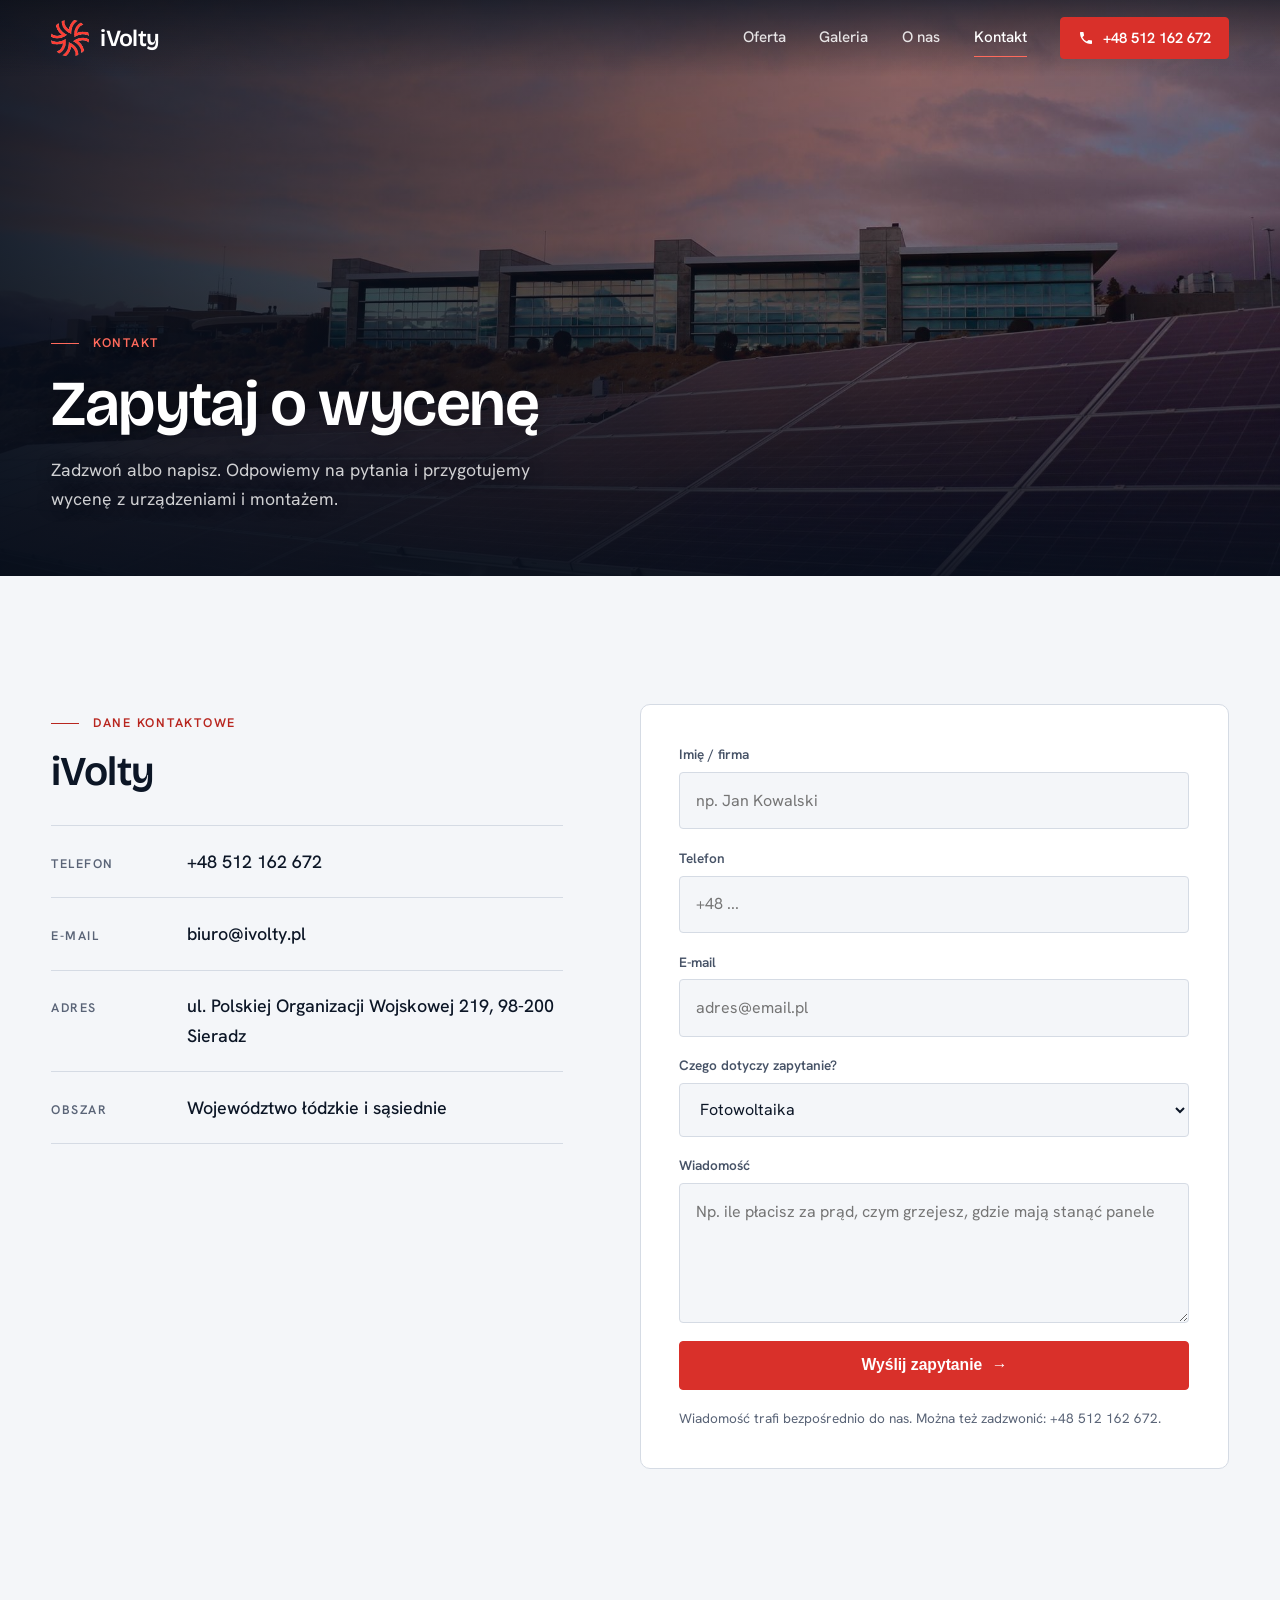
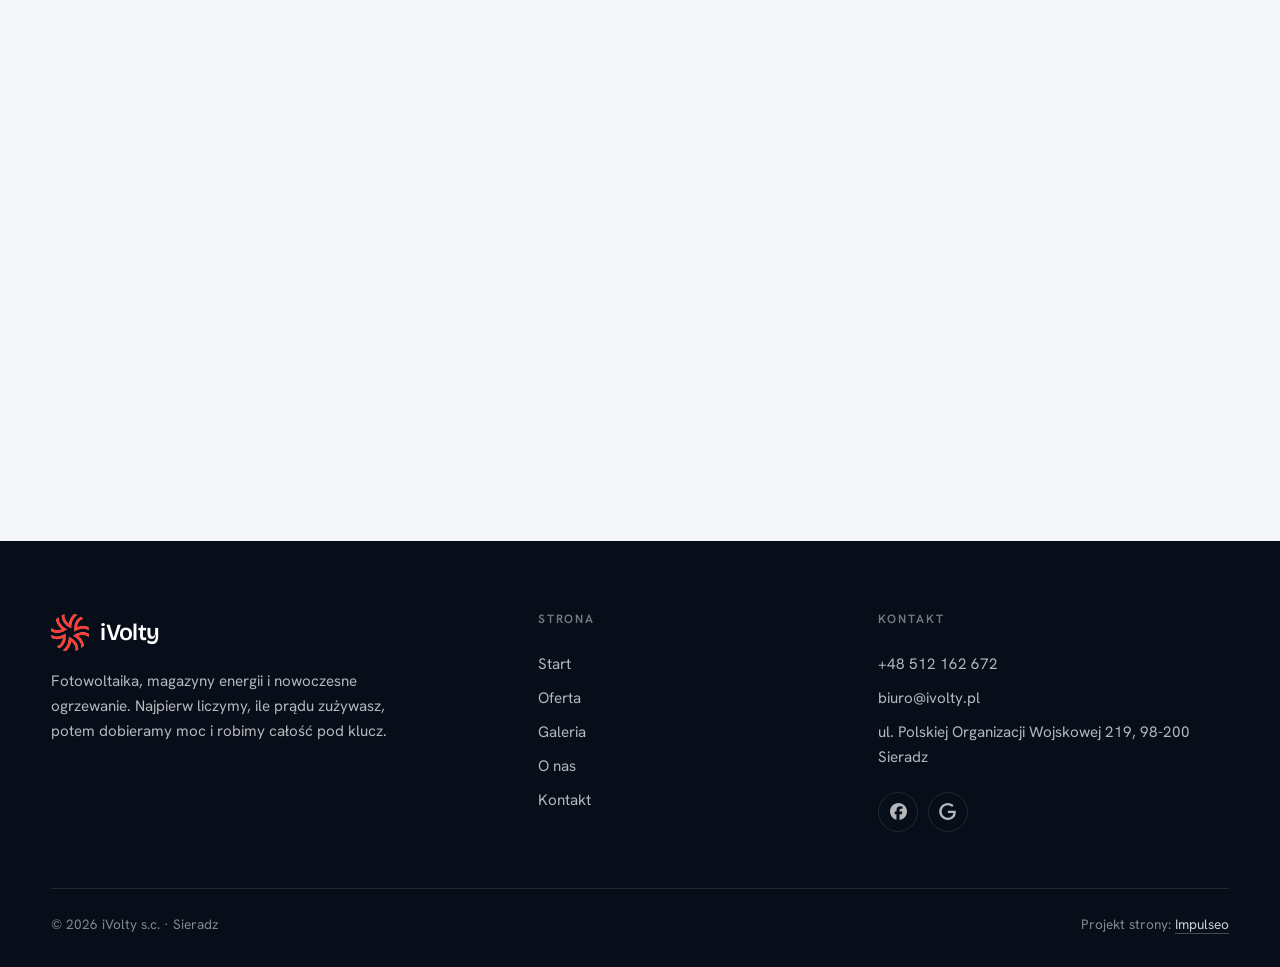
==== commit b6c41ba1: "[claude-edit][cmt:bc6aae68-eeee-4ef8-82b7-6d9f81612e3b] nowy projekt graficzny „Doba energii”: grana" ====
--- a/kontakt.html
+++ b/kontakt.html
@@ -3,36 +3,39 @@
 <head>
 <meta charset="UTF-8">
 <meta name="viewport" content="width=device-width, initial-scale=1.0">
-<title>Kontakt - iVolty</title>
-<meta name="description" content="Kontakt iVolty - ul. Polskiej Organizacji Wojskowej 219, 98-200 Sieradz">
-<link rel="canonical" href="https://kris20032.github.io/ivolty/kontakt.html">
+<title>Kontakt - iVolty Sieradz · fotowoltaika i&nbsp;magazyny energii</title>
+<meta name="description" content="iVolty z Sieradza - sprzedaż i montaż instalacji fotowoltaicznych, magazynów energii i pomp ciepła. Doradztwo, dobór pod zużycie i montaż pod klucz w województwie łódzkim i okolicach.">
+<link rel="canonical" href="https://impulseo-pl.github.io/ivolty/kontakt.html">
 <meta name="robots" content="noindex, nofollow">
+<meta name="theme-color" content="#0A1322">
 <meta property="og:type" content="website">
 <meta property="og:locale" content="pl_PL">
 <meta property="og:site_name" content="iVolty">
-<meta property="og:title" content="Kontakt - iVolty">
-<meta property="og:description" content="Kontakt iVolty - ul. Polskiej Organizacji Wojskowej 219, 98-200 Sieradz">
-<meta property="og:url" content="https://kris20032.github.io/ivolty/kontakt.html">
-<meta property="og:image" content="https://kris20032.github.io/ivolty/img/og.jpg">
+<meta property="og:title" content="Kontakt - iVolty Sieradz · fotowoltaika i magazyny energii">
+<meta property="og:description" content="iVolty z Sieradza - sprzedaż i montaż instalacji fotowoltaicznych, magazynów energii i pomp ciepła. Doradztwo, dobór pod zużycie i montaż pod klucz w województwie łódzkim i okolicach.">
+<meta property="og:url" content="https://impulseo-pl.github.io/ivolty/kontakt.html">
+<meta property="og:image" content="https://impulseo-pl.github.io/ivolty/img/og.jpg">
 <meta property="og:image:width" content="1200">
 <meta property="og:image:height" content="630">
 <meta name="twitter:card" content="summary_large_image">
+<link rel="icon" href="img/logo.png">
+<script type="application/ld+json">{"@context": "https://schema.org", "@type": "LocalBusiness", "name": "iVolty", "url": "https://impulseo-pl.github.io/ivolty/", "telephone": "+48512162672", "email": "biuro@ivolty.pl", "image": "https://impulseo-pl.github.io/ivolty/img/og.jpg", "address": {"@type": "PostalAddress", "streetAddress": "ul. Polskiej Organizacji Wojskowej 219", "postalCode": "98-200", "addressLocality": "Sieradz", "addressCountry": "PL"}, "areaServed": "województwo łódzkie", "sameAs": ["https://www.facebook.com/iVolty/", "https://www.google.com/maps/place/iVolty/@51.5954788,18.6846945,700m/data=!3m2!1e3!4b1!4m6!3m5!1s0x471af555b4167131:0xcd4eed033a28cf67!8m2!3d51.5954788!4d18.6846945!16s%2Fg%2F11yvy6bb_m"]}</script>
 <link rel="preconnect" href="https://fonts.googleapis.com">
 <link rel="preconnect" href="https://fonts.gstatic.com" crossorigin>
-<link href="https://fonts.googleapis.com/css2?family=Sora:wght@600;700;800&family=Manrope:wght@400;500;600&display=swap" rel="stylesheet">
-<link rel="stylesheet" href="assets/styles.css?v=c2179945">
+<link href="https://fonts.googleapis.com/css2?family=Bricolage+Grotesque:opsz,wght@12..96,500;12..96,600&family=Hanken+Grotesk:wght@400;500;600&display=swap" rel="stylesheet">
+<link rel="stylesheet" href="assets/styles.css?v=doba1">
 </head>
 <body>
 
 <header class="nav">
   <div class="wrap nav-inner">
-    <a class="brand brand-has-logo" href="index.html"><img class="brand-logo" src="img/logo.png" alt="iVolty" width="578" height="562" decoding="async"></a>
-    <nav class="nav-links">
+    <a class="brand" href="index.html" aria-label="iVolty - strona główna"><img class="brand-logo" src="img/logo.png" alt="iVolty" width="578" height="562" decoding="async"><b>iVolty</b></a>
+    <nav class="nav-links" aria-label="Menu główne">
       <a href="oferta.html">Oferta</a>
-      <a href="realizacje.html">Realizacje</a>
-      <a href="o-nas.html">O nas</a>
-      <a href="kontakt.html" class="active" aria-current="page">Kontakt</a>
-      <a href="tel:+48512162672" class="btn btn-accent">Zadzwoń +48 512 162 672</a>
+      <a href="realizacje.html">Galeria</a>
+      <a href="o-nas.html">O&nbsp;nas</a>
+      <a href="kontakt.html" aria-current="page">Kontakt</a>
+      <a href="tel:+48512162672" class="btn btn-accent"><svg class="ico-tel" width="16" height="16" viewBox="0 0 24 24" fill="none" aria-hidden="true"><path d="M6.6 10.8a15.5 15.5 0 0 0 6.6 6.6l2.2-2.2a1 1 0 0 1 1-.24 11.4 11.4 0 0 0 3.6.58 1 1 0 0 1 1 1V20a1 1 0 0 1-1 1A17 17 0 0 1 3 4a1 1 0 0 1 1-1h3.5a1 1 0 0 1 1 1c0 1.25.2 2.46.58 3.6a1 1 0 0 1-.25 1l-2.23 2.2Z" fill="currentColor"/></svg> +48 512 162 672</a>
     </nav>
     <button class="nav-toggle" aria-label="Menu"><span></span><span></span><span></span></button>
   </div>
@@ -40,22 +43,24 @@
 
 <main>
 <section class="pagehead">
-  <img src="img/g10.jpg" alt="iVolty - Zapytaj o wycenę" width="1600" height="1200" decoding="async">
+  <img src="img/head-kontakt.jpg" alt="Instalacja fotowoltaiczna o zmierzchu" width="2400" height="1600" fetchpriority="high" decoding="async">
   <div class="wrap">
     <span class="eyebrow">Kontakt</span>
-    <h1>Zapytaj o wycenę</h1>
-    <p>Odpowiemy na pytania i przygotujemy wycenę.</p>
+    <h1>Zapytaj o&nbsp;wycenę</h1>
+    <p>Zadzwoń albo napisz. Odpowiemy na pytania i&nbsp;przygotujemy wycenę z&nbsp;urządzeniami i&nbsp;montażem.</p>
   </div>
 </section>
-<section>
+
+<section class="s-pad">
   <div class="wrap contact-grid">
     <div class="reveal">
       <span class="eyebrow">Dane kontaktowe</span>
-      <h2 style="margin:var(--space-4) 0 var(--space-6)">iVolty</h2>
+      <h2>iVolty</h2>
       <div class="info-list">
-        <div class="info-row"><div class="ic"><svg class="ico-tel" width="16" height="16" viewBox="0 0 24 24" fill="none" aria-hidden="true"><path d="M6.6 10.8a15.5 15.5 0 0 0 6.6 6.6l2.2-2.2a1 1 0 0 1 1-.24 11.4 11.4 0 0 0 3.6.58 1 1 0 0 1 1 1V20a1 1 0 0 1-1 1A17 17 0 0 1 3 4a1 1 0 0 1 1-1h3.5a1 1 0 0 1 1 1c0 1.25.2 2.46.58 3.6a1 1 0 0 1-.25 1l-2.23 2.2Z" fill="currentColor"/></svg></div><div><div class="lbl">Telefon</div><a class="val" href="tel:+48512162672">+48 512 162 672</a></div></div>
-        <div class="info-row"><div class="ic"><svg class="ico-mail" width="16" height="16" viewBox="0 0 24 24" fill="none" aria-hidden="true"><rect x="3.2" y="5.5" width="17.6" height="13" rx="1.6" stroke="currentColor" stroke-width="1.6"/><path d="M4 7l8 6 8-6" stroke="currentColor" stroke-width="1.6" stroke-linecap="round" stroke-linejoin="round"/></svg></div><div><div class="lbl">E-mail</div><a class="val" href="mailto:biuro@ivolty.pl">biuro@ivolty.pl</a></div></div>
-        <div class="info-row"><div class="ic"><svg class="ico-pin" width="16" height="16" viewBox="0 0 24 24" fill="none" aria-hidden="true"><path d="M12 21s7-6.1 7-11.5A7 7 0 0 0 5 9.5C5 14.9 12 21 12 21Z" stroke="currentColor" stroke-width="1.6" fill="none"/><circle cx="12" cy="9.5" r="2.4" fill="currentColor"/></svg></div><div><div class="lbl">Adres</div><div class="val">ul. Polskiej Organizacji Wojskowej 219, 98-200 Sieradz</div></div></div>
+        <div class="info-row"><div class="lbl">Telefon</div><a class="val" href="tel:+48512162672">+48 512 162 672</a></div>
+        <div class="info-row"><div class="lbl">E-mail</div><a class="val" href="mailto:biuro@ivolty.pl">biuro@ivolty.pl</a></div>
+        <div class="info-row"><div class="lbl">Adres</div><div class="val">ul. Polskiej Organizacji Wojskowej 219, 98-200 Sieradz</div></div>
+        <div class="info-row"><div class="lbl">Obszar</div><div class="val">Województwo łódzkie i&nbsp;sąsiednie</div></div>
       </div>
     </div>
     <div class="reveal">
@@ -64,16 +69,17 @@
         <input type="hidden" name="_captcha" value="false">
         <input type="hidden" name="_template" value="table">
         <div class="fld"><label for="name">Imię / firma</label><input id="name" name="name" type="text" placeholder="np. Jan Kowalski" required></div>
-        <div class="fld"><label for="email">E-mail</label><input id="email" name="email" type="email" placeholder="adres@email.pl" required></div>
-        <div class="fld"><label for="phone">Telefon</label><input id="phone" name="phone" type="tel" placeholder="+48 ..."></div>
-        <div class="fld"><label for="msg">Czego dotyczy zapytanie?</label><textarea id="msg" name="message" placeholder="Napisz krótko, w czym możemy pomóc" required></textarea></div>
-        <button type="submit" class="btn btn-accent" style="width:100%;justify-content:center">Wyślij zapytanie <span class="arr">→</span></button>
+        <div class="fld"><label for="phone">Telefon</label><input id="phone" name="phone" type="tel" placeholder="+48 ..." required></div>
+        <div class="fld"><label for="email">E-mail</label><input id="email" name="email" type="email" placeholder="adres@email.pl"></div>
+        <div class="fld"><label for="temat">Czego dotyczy zapytanie?</label><select id="temat" name="temat"><option>Fotowoltaika</option><option>Magazyn energii</option><option>Fotowoltaika z&nbsp;magazynem</option><option>Pompa ciepła</option><option>Inne</option></select></div>
+        <div class="fld"><label for="msg">Wiadomość</label><textarea id="msg" name="message" placeholder="Np. ile płacisz za prąd, czym grzejesz, gdzie mają stanąć panele"></textarea></div>
+        <button type="submit" class="btn btn-accent">Wyślij zapytanie <span class="arr" aria-hidden="true">→</span></button>
         <p class="note">Wiadomość trafi bezpośrednio do nas. Można też zadzwonić: +48 512 162 672.</p>
       </form>
     </div>
   </div>
 </section>
-<section style="padding-top:0">
+<section style="padding:0 0 clamp(4rem,8vw,6rem)">
   <div class="wrap reveal">
     <iframe class="map" title="iVolty - Sieradz" src="https://maps.google.com/maps?q=51.5954788%2C18.6846945&z=15&output=embed" loading="lazy" referrerpolicy="no-referrer-when-downgrade"></iframe>
   </div>
@@ -84,14 +90,15 @@
   <div class="wrap">
     <div class="foot-grid">
       <div class="foot-brand">
-        <div class="name">iVolty</div>
-        <p>Sprzedajemy i montujemy instalacje fotowoltaiczne oraz magazyny energii. Najpierw liczymy, ile prądu zużywasz, potem dobieramy moc i robimy całość pod klucz.</p>
+        <a class="brand" href="index.html"><img class="brand-logo" src="img/logo.png" alt="iVolty" width="578" height="562" loading="lazy"><b>iVolty</b></a>
+        <p>Fotowoltaika, magazyny energii i&nbsp;nowoczesne ogrzewanie. Najpierw liczymy, ile prądu zużywasz, potem dobieramy moc i&nbsp;robimy całość pod klucz.</p>
       </div>
       <div class="foot-col">
-        <h4>Nawigacja</h4>
+        <h4>Strona</h4>
+        <a href="index.html">Start</a>
         <a href="oferta.html">Oferta</a>
-        <a href="realizacje.html">Realizacje</a>
-        <a href="o-nas.html">O nas</a>
+        <a href="realizacje.html">Galeria</a>
+        <a href="o-nas.html">O&nbsp;nas</a>
         <a href="kontakt.html">Kontakt</a>
       </div>
       <div class="foot-col">
@@ -99,21 +106,21 @@
         <a href="tel:+48512162672">+48 512 162 672</a>
         <a href="mailto:biuro@ivolty.pl">biuro@ivolty.pl</a>
         <p>ul. Polskiej Organizacji Wojskowej 219, 98-200 Sieradz</p>
-      <div class="foot-soc">
-        <a class="soc" href="https://www.facebook.com/iVolty/" target="_blank" rel="noopener" aria-label="Facebook - iVolty"><svg viewBox="0 0 24 24" aria-hidden="true" focusable="false"><path d="M9.101 23.691v-7.98H6.627v-3.667h2.474v-1.58c0-4.085 1.848-5.978 5.858-5.978.401 0 .955.042 1.468.103a8.68 8.68 0 0 1 1.141.195v3.325a8.623 8.623 0 0 0-.653-.036 26.805 26.805 0 0 0-.733-.009c-.707 0-1.259.096-1.675.309a1.686 1.686 0 0 0-.679.622c-.258.42-.374.995-.374 1.752v1.297h3.919l-.386 2.103-.287 1.564h-3.246v8.245C19.396 23.238 24 18.179 24 12.044c0-6.627-5.373-12-12-12s-12 5.373-12 12c0 5.628 3.874 10.35 9.101 11.647Z" fill="currentColor"/></svg></a>
-        <a class="soc" href="https://www.google.com/maps/place/iVolty/@51.5954788,18.6846945,700m/data=!3m2!1e3!4b1!4m6!3m5!1s0x471af555b4167131:0xcd4eed033a28cf67!8m2!3d51.5954788!4d18.6846945!16s%2Fg%2F11yvy6bb_m" target="_blank" rel="noopener" aria-label="Google - iVolty"><svg viewBox="0 0 24 24" aria-hidden="true" focusable="false"><path d="M12.48 10.92v3.28h7.84c-.24 1.84-.853 3.187-1.787 4.133-1.147 1.147-2.933 2.4-6.053 2.4-4.827 0-8.6-3.893-8.6-8.72s3.773-8.72 8.6-8.72c2.6 0 4.507 1.027 5.907 2.347l2.307-2.307C18.747 1.44 16.133 0 12.48 0 5.867 0 .307 5.387.307 12s5.56 12 12.173 12c3.573 0 6.267-1.173 8.373-3.36 2.16-2.16 2.84-5.213 2.84-7.667 0-.76-.053-1.467-.173-2.053H12.48z" fill="currentColor"/></svg></a>
-      </div>
+        <div class="foot-soc">
+          <a class="soc" href="https://www.facebook.com/iVolty/" target="_blank" rel="noopener" aria-label="Facebook - iVolty"><svg viewBox="0 0 24 24" aria-hidden="true" focusable="false"><path d="M9.101 23.691v-7.98H6.627v-3.667h2.474v-1.58c0-4.085 1.848-5.978 5.858-5.978.401 0 .955.042 1.468.103a8.68 8.68 0 0 1 1.141.195v3.325a8.623 8.623 0 0 0-.653-.036 26.805 26.805 0 0 0-.733-.009c-.707 0-1.259.096-1.675.309a1.686 1.686 0 0 0-.679.622c-.258.42-.374.995-.374 1.752v1.297h3.919l-.386 2.103-.287 1.564h-3.246v8.245C19.396 23.238 24 18.179 24 12.044c0-6.627-5.373-12-12-12s-12 5.373-12 12c0 5.628 3.874 10.350 9.101 11.647Z" fill="currentColor"/></svg></a>
+          <a class="soc" href="https://www.google.com/maps/place/iVolty/@51.5954788,18.6846945,700m/data=!3m2!1e3!4b1!4m6!3m5!1s0x471af555b4167131:0xcd4eed033a28cf67!8m2!3d51.5954788!4d18.6846945!16s%2Fg%2F11yvy6bb_m" target="_blank" rel="noopener" aria-label="Google - iVolty"><svg viewBox="0 0 24 24" aria-hidden="true" focusable="false"><path d="M12.48 10.92v3.28h7.84c-.24 1.84-.853 3.187-1.787 4.133-1.147 1.147-2.933 2.4-6.053 2.4-4.827 0-8.6-3.893-8.6-8.72s3.773-8.72 8.6-8.72c2.6 0 4.507 1.027 5.907 2.347l2.307-2.307C18.747 1.44 16.133 0 12.48 0 5.867 0 .307 5.387.307 12s5.56 12 12.173 12c3.573 0 6.267-1.173 8.373-3.36 2.16-2.16 2.84-5.213 2.84-7.667 0-.76-.053-1.467-.173-2.053H12.48z" fill="currentColor"/></svg></a>
+        </div>
       </div>
     </div>
     <div class="foot-bot">
-      <span>© 2026 iVolty</span>
+      <span>© 2026 iVolty s.c. · Sieradz</span>
       <span>Projekt strony: <a class="foot-credit" href="https://impulseo.pl" target="_blank" rel="noopener">Impulseo</a></span>
     </div>
   </div>
 </footer>
-<div class="sticky-call"><a class="sc-call" href="tel:+48512162672"><svg class="ico-tel" width="16" height="16" viewBox="0 0 24 24" fill="none" aria-hidden="true"><path d="M6.6 10.8a15.5 15.5 0 0 0 6.6 6.6l2.2-2.2a1 1 0 0 1 1-.24 11.4 11.4 0 0 0 3.6.58 1 1 0 0 1 1 1V20a1 1 0 0 1-1 1A17 17 0 0 1 3 4a1 1 0 0 1 1-1h3.5a1 1 0 0 1 1 1c0 1.25.2 2.46.58 3.6a1 1 0 0 1-.25 1l-2.23 2.2Z" fill="currentColor"/></svg> Zadzwoń</a><a class="sc-quote" href="kontakt.html">Zadzwoń po wycenę</a></div>
+<div class="sticky-call"><a class="sc-call" href="tel:+48512162672"><svg class="ico-tel" width="16" height="16" viewBox="0 0 24 24" fill="none" aria-hidden="true"><path d="M6.6 10.8a15.5 15.5 0 0 0 6.6 6.6l2.2-2.2a1 1 0 0 1 1-.24 11.4 11.4 0 0 0 3.6.58 1 1 0 0 1 1 1V20a1 1 0 0 1-1 1A17 17 0 0 1 3 4a1 1 0 0 1 1-1h3.5a1 1 0 0 1 1 1c0 1.25.2 2.46.58 3.6a1 1 0 0 1-.25 1l-2.23 2.2Z" fill="currentColor"/></svg> Zadzwoń</a><a class="sc-quote" href="kontakt.html">Bezpłatna wycena</a></div>
 <div class="demo-wazne" data-do="2026-11-11" data-cykl="3" hidden><svg class="dw-ico" width="13" height="13" viewBox="0 0 24 24" fill="none" aria-hidden="true"><circle cx="12" cy="12" r="8.6" stroke="currentColor" stroke-width="1.8"/><path d="M12 7.2V12l3.3 2" stroke="currentColor" stroke-width="1.8" stroke-linecap="round"/></svg><span class="dw-txt"></span></div>
 
-<script src="assets/main.js"></script>
+<script src="assets/main.js?v=doba1"></script>
 </body>
 </html>
--- a/assets/styles.css
+++ b/assets/styles.css
@@ -1,586 +1,397 @@
-/* ============================================================
-   STOLBASZ — premium, architektoniczny B2B fit-out
-   Jasna paleta, zero brązu. System wg premium-web-craft.
-   Projekt strony: Impulseo (impulseo.pl)
-   ============================================================ */
-
+/* ==========================================================================
+   iVolty - projekt „Doba energii" (06.11.2026)
+   Koncept: strona płynie jak dzień instalacji - jasne sekcje to dzień (produkcja),
+   granatowe to wieczór (prąd z magazynu). Granat = kolor ogniwa, koral = znak z logo.
+   Jeden element-sygnatura: łuk słońca (hero) i wykres doby (sekcja magazynu).
+   ========================================================================== */
 :root{
-  /* PALETA — jasna, architektoniczna, chłodna */
-  --paper:#f5f7fa;          /* główne tło */
-  --paper-2:#e7edf3;        /* sekcje alternatywne (chłodny jasny szary) */
-  --paper-3:#e7edf3;        /* delikatne wypełnienia */
-  --ink:#142231;            /* tekst główny — chłodny grafit */
-  --ink-soft:#2c3e52;       /* nagłówki drugorzędne */
-  --muted:#697785;          /* tekst poboczny */
-  --line:rgba(20,34,49,.12);/* hairline */
-  --accent:#e8a00c;         /* stonowany petrol-slate — jedyny akcent */
-  --accent-d:#c47f06;
-  --accent-soft:rgba(232,160,12,.10);
-  --dark:#142231;           /* sekcje ciemne (stopka/CTA) */
-
-  /* HOVER ZDJĘĆ — JEDEN standard dla całego silnika (decyzja K. 04.08.2026, artefakt z wariantami).
-     AKTUALNE (K.+Szymon 09.08.2026, wybór z artefaktu 6 wariantów): zoom 1.05 przy 1.4s -
-     przy tak długim czasie mocniejszy kadr NIE skacze, tylko „oddycha". Poprzedni standard
-     (1.02 / .55s z 04.08) odbierany jako dynamiczny i szybki.
-     Spoczynek lekko przygaszony, ale TYLKO tam, gdzie jest mysz (@media hover:hover) —
-     na telefonie zdjęcia zostają w pełnej jasności. */
-  --img-zoom:1.05;                   /* K.+Szymon 09.08: wariant F z artefaktu porównawczego */
-  --img-rest:brightness(.95) saturate(.99);
-  --img-hot:brightness(1.06) saturate(1.05);
-  --img-dur:1.4s;                    /* K.+Szymon 09.08 (wariant F): powoli = elegancko */
-  --img-ease:cubic-bezier(.16,.84,.44,1);  /* miękki ogon, efekt „oddychania" */
-
-  /* ODSTĘPY — skala 4/8 */
-  --space-1:4px; --space-2:8px; --space-3:12px; --space-4:16px; --space-5:24px;
-  --space-6:32px; --space-7:48px; --space-8:64px; --space-9:96px; --space-10:128px;
-
-  /* TYPOGRAFIA — fluid clamp() (skala podbita 16.07.2026: większe, czytelniejsze litery — uwaga Adama) */
-  --text-sm:clamp(.9rem,.87rem + .12vw,1rem);
-  --text-base:clamp(1.08rem,1.04rem + .18vw,1.2rem);
-  --text-lg:clamp(1.24rem,1.15rem + .34vw,1.44rem);
-  --text-h3:clamp(1.34rem,1.22rem + .55vw,1.66rem);
-  --text-h2:clamp(2.1rem,1.66rem + 2.1vw,3.1rem);
-  --text-h1:clamp(2.9rem,2.1rem + 4vw,5.1rem);
-
-  /* PROMIENIE — architektoniczne, raczej ostre */
-  --r-sm:3px; --r-md:6px; --r-lg:10px;
-
-  /* RUCH */
-  --ease:cubic-bezier(.25,.46,.45,.94); --dur:.24s;
-
-  /* CIENIE — miękkie, warstwowe */
-  --sh-sm:0 1px 2px rgba(16,24,32,.04), 0 2px 8px rgba(16,24,32,.05);
-  --sh-md:0 2px 6px rgba(16,24,32,.05), 0 12px 28px -8px rgba(16,24,32,.12);
-  --sh-lg:0 6px 14px rgba(16,24,32,.07), 0 26px 56px -18px rgba(16,24,32,.22);
-
-  --hairline:1px solid var(--line);
-
-  --font-display:'Sora','Manrope',sans-serif;
-  --font-body:'Manrope',sans-serif;
-}
-
-*{box-sizing:border-box;margin:0;padding:0}
-html{scroll-behavior:smooth}
-body{
-  font-family:var(--font-body);
-  font-size:var(--text-base);
-  line-height:1.65;
-  color:var(--ink);
-  background:var(--paper);
-  -webkit-font-smoothing:antialiased;
-  text-rendering:optimizeLegibility;
-}
-img{max-width:100%;height:auto;display:block}  /* height:auto = width/height z atrybutów trzyma proporcje (TOP#12) */
+  --night:#0A1322; --night-2:#101C30; --night-3:#16253D; --night-line:rgba(255,255,255,.11);
+  --day:#F4F6F9; --day-2:#E9EDF3; --white:#FFFFFF;
+  --ink:#0C1626; --ink-2:#465266; --ink-3:#5A6477; --line:#D5DBE4;
+  --accent:#D9302A; --accent-d:#B8261F; --accent-soft:#FF6A5C; --accent-bg:rgba(217,48,42,.08);
+  --sun:#F5A524; --sun-soft:#FFC86B;
+  --paper:var(--day); --paper-2:var(--day-2); --paper-3:var(--white);
+  --f-display:"Bricolage Grotesque", "Hanken Grotesk", system-ui, sans-serif;
+  --f-body:"Hanken Grotesk", system-ui, -apple-system, "Segoe UI", sans-serif;
+  --wrap:min(92%, 1280px);
+  --nav-h:76px;
+  --ease:cubic-bezier(.16,.84,.44,1);
+  --img-zoom:1.02; --img-rest:brightness(.97); --img-hot:brightness(1.06); --img-dur:1.4s;
+  --r-s:4px; --r-m:10px;
+  --space-4:1rem; --space-6:1.5rem; --space-7:2.5rem;
+}
+*,*::before,*::after{box-sizing:border-box}
+html{scroll-behavior:smooth;-webkit-text-size-adjust:100%}
+body{margin:0;background:var(--day);color:var(--ink);font-family:var(--f-body);font-size:1.0625rem;line-height:1.65;
+  -webkit-font-smoothing:antialiased;text-rendering:optimizeLegibility}
+img{display:block;max-width:100%;height:auto}
 a{color:inherit;text-decoration:none}
-
-.wrap{width:min(92%,1180px);margin-inline:auto}
-section{padding-block:clamp(52px,6.5vw,96px)}
-
-h1,h2,h3{font-family:var(--font-display);font-weight:700;line-height:1.08;letter-spacing:-.02em;color:var(--ink)}
-h1{font-size:var(--text-h1);letter-spacing:-.035em}
-h2{font-size:var(--text-h2);letter-spacing:-.025em}
-h3{font-size:var(--text-h3)}
-/* MIARA — długość wiersza. WCAG 2.2 SC 1.4.8: max 80 znaków; Butterick: 45–90.
-   68ch daje realnie 72–78 znaków polskiego tekstu, czyli z zapasem pod granicą.
-   Wcześniej limit miał TYLKO <p> — <li>, <blockquote> i <dd> nie miały żadnego,
-   i to jedyny powód, dla którego 23 bloki na dwóch oddanych stronach jadą po
-   83–106 znaków w wierszu (pomiar 07.08.2026, bramka `miara`).
-   ⚠️ Listy i definicje ograniczamy TYLKO bez klasy: `ul`/`ol` z klasą to u nas
-   układ (siatki kafli, menu), a nie tekst ciągły — tam miarę wyznacza układ. */
-/* 60ch, nie 68ch (K. 10.08): po zmianie fontów na węższe kroje (DM Sans i spółka)
-   w 68ch mieściło się ~90 znaków - bramka pikselowa słusznie zgłaszała przekroczenie
-   granicy 80. Pomiar na żywej przeglądarce: 60ch = 90 znaków, 53ch = ~78 znaków, czyli normę WCAG 1.4.8. */
-:root{ --miara:53ch }
-p{max-width:min(100%,var(--miara))}
-blockquote,
-ul:not([class])>li, ol:not([class])>li,
-dl:not([class])>dd{max-width:min(100%,var(--miara))}
-
-/* ⚠️ Świadomie BEZ wyjątku `.tile p,.card p,.svc p{max-width:none}`, choć nasuwa się sam:
-   te akapity BYŁY już ograniczone (stare `p{max-width:65ch}`), więc „wyjątek" nie odblokowałby
-   niczego nowego — tylko ROZLUŹNIŁ stan sprzed zmiany na wszystkich demach naraz.
-   `figcaption` żadna z reguł wyżej nie dotyczy, więc też nie potrzebuje zwolnienia. */
-
-/* ŁAMANIE. `balance` wyrównuje długości wierszy w nagłówku, `pretty` pilnuje ostatniego
-   wiersza akapitu, żeby nie został w nim jeden wyraz. Obsługiwane od Chrome 117 /
-   Safari 17.5; starsze przeglądarki po prostu ignorują tę własność.
-   `text-wrap:pretty` nie występowało dotąd ANI RAZ w silniku ani w repo klientów. */
-h1,h2,h3,.lead,.lede{text-wrap:balance}
-p,li,blockquote,dd{text-wrap:pretty}
-
-.eyebrow{
-  font-family:var(--font-body);
-  font-size:var(--text-sm);
-  font-weight:600;
-  letter-spacing:.18em;
-  text-transform:uppercase;
-  color:var(--accent);
-  display:inline-flex;align-items:center;gap:var(--space-3);
-}
-/* flex:none + margin-top = kreska trzyma się PIERWSZEJ linii. Wcześniej align-items:center
-   centrowało ją względem całego bloku i przy zawinięciu (długi kicker typu
-   „…WNĘTRZ · LESZNO · OD 2019") druga linia lądowała z brzydkim wcięciem. */
-.eyebrow{align-items:flex-start}
-.eyebrow>*,.eyebrow{text-wrap:balance}   /* dlugi kicker lamal sie na sierote typu samo „2019" w drugiej linii */
-.eyebrow::before{content:"";width:28px;height:1px;background:var(--accent);display:inline-block;flex:none;margin-top:.62em}
-
-.muted{color:var(--muted)}
-.lead{font-size:var(--text-lg);line-height:1.55;color:var(--ink-soft);max-width:50ch}
-
-/* ---------- BUTTONS ---------- */
-.btn{
-  display:inline-flex;align-items:center;gap:var(--space-2);
-  font-weight:600;font-size:var(--text-sm);letter-spacing:.02em;
-  padding:var(--space-4) var(--space-6);
-  border-radius:var(--r-sm);
-  transition:transform var(--dur) var(--ease),box-shadow var(--dur) var(--ease),background var(--dur) var(--ease);
-  cursor:pointer;border:1px solid transparent;
-}
-.btn-accent{background:var(--accent);color:#fff;box-shadow:var(--sh-sm)}
-.btn-accent:hover{background:var(--accent-d);transform:translateY(-2px);box-shadow:var(--sh-md)}
-.btn-accent:active{transform:translateY(0);box-shadow:var(--sh-sm)}
-.btn-ghost{background:transparent;color:var(--ink);border-color:var(--line)}
-.btn-ghost:hover{border-color:var(--accent);color:var(--accent);transform:translateY(-2px)}
-.btn-light{background:#fff;color:var(--ink);box-shadow:var(--sh-sm)}
-.btn-light:hover{transform:translateY(-2px);box-shadow:var(--sh-md)}
-.btn .arr{transition:transform var(--dur) var(--ease)}
+h1,h2,h3,h4{font-family:var(--f-display);font-weight:600;letter-spacing:-.022em;line-height:1.06;margin:0;text-wrap:balance}
+p{margin:0}
+.wrap{width:var(--wrap);margin-inline:auto}
+.skip{position:absolute;left:-999px}
+.eyebrow{display:inline-flex;align-items:center;gap:1.1em;font-size:.78rem;font-weight:600;letter-spacing:.14em;text-transform:uppercase;color:var(--accent-d)}
+.eyebrow::before{content:"";width:28px;height:1px;background:currentColor}
+.on-night .eyebrow,.night .eyebrow{color:var(--accent-soft)}
+.muted{color:var(--ink-2)}
+section{position:relative}
+
+/* ---------- przyciski ---------- */
+.btn{display:inline-flex;align-items:center;gap:.6em;padding:1em 1.5em;border-radius:var(--r-s);font-weight:600;font-size:.98rem;line-height:1;
+  border:1px solid transparent;transition:background .35s var(--ease),color .35s var(--ease),border-color .35s var(--ease),transform .35s var(--ease)}
+.btn .arr{transition:transform .35s var(--ease)}
 .btn:hover .arr{transform:translateX(4px)}
-
-/* ---------- NAV ---------- */
-.nav{
-  position:sticky;top:0;z-index:50;
-  background:color-mix(in srgb,var(--paper) 88%,transparent);
-  backdrop-filter:saturate(140%) blur(10px);
-  border-bottom:var(--hairline);
-}
-.nav-inner{display:flex;align-items:center;justify-content:space-between;gap:var(--space-5);height:72px}
-/* ANTY-NACHODZENIE (K. 05.08.2026): długa nazwa firmy + przycisk z pełnym numerem nie mieściły się w pasku
-   i flex ściskał linki PONIŻEJ ich treści - "Kontakt" wchodził na ramkę "Zadzwoń +48 ...". Teraz ustępuje
-   nazwa marki (skrót wielokropkiem), a menu i przycisk nigdy się nie kurczą ani nie zachodzą na siebie. */
-.brand{display:flex;flex-direction:column;line-height:1;min-width:0;flex:0 1 auto}
-.brand .name{font-family:var(--font-display);font-weight:800;font-size:1.35rem;letter-spacing:.04em;white-space:nowrap;overflow:hidden;text-overflow:ellipsis}
-.brand .sub{font-size:.62rem;letter-spacing:.34em;text-transform:uppercase;color:var(--muted);margin-top:5px;white-space:nowrap;overflow:hidden;text-overflow:ellipsis}
-.nav-links{display:flex;align-items:center;gap:var(--space-6);flex:0 0 auto}
-.nav-links a{font-size:var(--text-sm);font-weight:500;color:var(--ink-soft);position:relative;padding-block:4px;white-space:nowrap;transition:color var(--dur) var(--ease)}
-.nav-links a::after{content:"";position:absolute;left:0;bottom:0;width:0;height:1.5px;background:var(--accent);transition:width var(--dur) var(--ease)}
-.nav-links a:hover,.nav-links a.active{color:var(--ink)}
-.nav-links a:hover::after,.nav-links a.active::after{width:100%}
-.nav-links .btn{padding:var(--space-2) var(--space-5)}
-/* przyciski w nav: właściwy kolor (przebij .nav-links a) + bez podkreślenia */
-.nav-links a.btn-accent{color:#fff}
-.nav-links a.btn-ghost,.nav-links a.btn-light{color:var(--ink)}
-/* CTA w pasku: NIE podkreślenie spod linków menu, ale ten sam przelatujący błysk,
-   co na wszystkich innych przyciskach (zgłoszenie K. 13.08.2026 - „na hero jest efekt
-   światła przechodzącego przez przycisk, na navbarze go nie ma, a mają być identyczne").
-   Reguła `.nav-links a::after` jest silniejsza od `.btn::after`, więc trzeba jej
-   geometrię wyzerować i wpisać połysk z nazwy - samo `display:none` gasiło efekt. */
-.nav-links a.btn::after{
-  display:block;content:"";position:absolute;inset:0;z-index:-1;pointer-events:none;
-  width:auto;height:auto;border-radius:inherit;   /* kasuje geometrię podkreślenia (width:0;height:1.5px) */
-  background:linear-gradient(100deg,transparent 32%,rgba(255,255,255,.20) 50%,transparent 68%);
-  translate:-120% 0}
-@media (prefers-reduced-motion:no-preference){
-  .nav-links a.btn:hover::after{translate:120% 0;transition:translate .75s var(--mt-ease,cubic-bezier(.16,.84,.44,1))}
-}
-.nav-toggle{display:none;background:none;border:none;cursor:pointer;flex-direction:column;gap:5px;padding:8px}
-.nav-toggle span{width:24px;height:2px;background:var(--ink);transition:var(--dur)}
-/* Ciasny zakres MIĘDZY menu mobilnym a pełnym pulpitem: zbijamy odstępy i nazwę marki,
-   żeby wszystko zmieściło się naturalnie, zanim w ogóle dojdzie do skracania wielokropkiem. */
-@media(max-width:1280px) and (min-width:921px){
-  .nav-links{gap:var(--space-4)}
-  .nav-links .btn{padding:var(--space-2) var(--space-4)}
-  .brand .name{font-size:1.15rem}
-}
-
-/* ---------- HERO (split) ---------- */
-.hero{position:relative;overflow:hidden;border-bottom:var(--hairline)}
-.hero-grid{display:grid;grid-template-columns:1.05fr .95fr;gap:clamp(24px,4vw,60px);align-items:center;
-  padding-block:clamp(36px,4.5vw,64px)}
-.hero-copy .eyebrow{margin-bottom:var(--space-5)}
-.hero-copy h1{margin-bottom:var(--space-5)}
-.hero-copy .lead{margin-bottom:var(--space-7)}
-.hero-actions{display:flex;flex-wrap:wrap;gap:var(--space-4)}
-.hero-art{position:relative;aspect-ratio:4/3;border-radius:var(--r-lg);overflow:hidden;box-shadow:var(--sh-lg)}
-.hero-art img{width:100%;height:100%;object-fit:cover}
-.hero-art::after{content:"";position:absolute;inset:0;background:linear-gradient(180deg,transparent 55%,rgba(18,24,28,.28))}
-.hero-badge{position:absolute;left:var(--space-5);bottom:var(--space-5);z-index:2;
-  background:rgba(252,252,251,.94);backdrop-filter:blur(4px);
-  border-radius:var(--r-md);padding:var(--space-4) var(--space-5);box-shadow:var(--sh-md);max-width:78%}
-.hero-badge strong{display:block;font-family:var(--font-display);font-size:1rem;letter-spacing:-.01em}
-.hero-badge span{font-size:var(--text-sm);color:var(--muted)}
-
-/* ---------- HERO duży / kinowy (strona główna) ---------- */
-.hero-cine{position:relative;min-height:clamp(560px,82vh,840px);min-height:clamp(560px,82svh,840px);display:flex;align-items:center;overflow:hidden;border-bottom:var(--hairline)}
-.hero-cine>img{position:absolute;inset:0;width:100%;height:100%;object-fit:cover;z-index:0}
-.hero-cine::after{content:"";position:absolute;inset:0;z-index:1;
-  background:linear-gradient(95deg,rgba(13,18,23,.86) 0%,rgba(13,18,23,.64) 32%,rgba(13,18,23,.24) 62%,rgba(13,18,23,.04) 100%)}
-.hero-cine .wrap{position:relative;z-index:2;padding-block:var(--space-8)}
-.hero-cine .hero-copy{max-width:660px}
-.hero-cine .eyebrow{color:#fff;margin-bottom:var(--space-5)}
-.hero-cine .eyebrow::before{background:#fff}
-.hero-cine h1{color:#fff;margin-bottom:var(--space-5);font-size:clamp(2.9rem,2rem + 4.4vw,5.2rem);text-wrap:balance}
-.hero-cine .lead{color:rgba(255,255,255,.92);max-width:48ch;margin-bottom:var(--space-7)}
-.hero-cine .hero-actions{display:flex;flex-wrap:wrap;gap:var(--space-4)}
-/* NISKIE OKNO (laptop z dokiem i paskami przeglądarki ma ~700-780 px wysokości widoku):
-   H1 do 5.2rem + długi lead nie mieściły się i przyciski wypadały POD krawędź ekranu -
-   klient widział stronę bez ani jednego CTA. Skalujemy w dół, zamiast przycinać treść. */
-@media(min-width:821px) and (max-height:820px){
-  .hero-cine{min-height:clamp(520px,94svh,780px)}
-  .hero-cine .wrap{padding-block:var(--space-6)}
-  .hero-cine h1{font-size:clamp(2.2rem,1.5rem + 2.6vw,3.6rem);margin-bottom:var(--space-4)}
-  .hero-cine .eyebrow{margin-bottom:var(--space-4)}
-  .hero-cine .lead{margin-bottom:var(--space-5);max-width:44ch}
-}
-@media(max-width:680px){
-  .hero-cine{min-height:clamp(520px,76vh,640px);min-height:clamp(520px,76svh,640px);align-items:flex-end}
-  .hero-cine::after{background:linear-gradient(0deg,rgba(13,18,23,.9) 6%,rgba(13,18,23,.45) 55%,rgba(13,18,23,.25) 100%)}
-  .hero-cine .wrap{padding-bottom:var(--space-9)}
-  /* TELEFON (~90% oglądających): lead potrafił zająć 8 linii i zepchnąć CTA poza pierwszy ekran.
-     Zwężamy interlinię i skalę - treści nie ucinamy, bo to ona sprzedaje. */
-  .hero-cine .lead{font-size:.98rem;line-height:1.5;margin-bottom:var(--space-5)}
-  .hero-cine .eyebrow{font-size:.72rem;letter-spacing:.13em;margin-bottom:var(--space-4)}
-  .hero-cine .eyebrow::before{width:20px}
-  .hero-cine h1{margin-bottom:var(--space-4)}
-}
-
-/* full-bleed hero variant (podstrony) */
-.pagehead{position:relative;min-height:46vh;min-height:46svh;display:flex;align-items:flex-end;overflow:hidden;border-bottom:var(--hairline)}
+.btn-accent{background:var(--accent);border-color:var(--accent);color:#fff}
+.btn-accent:hover{background:var(--accent-d);border-color:var(--accent-d)}
+.btn-line{border-color:rgba(255,255,255,.34);color:#fff}
+.btn-line:hover{border-color:#fff;background:rgba(255,255,255,.06)}
+.btn-ink{border-color:var(--ink);color:var(--ink)}
+.btn-ink:hover{background:var(--ink);border-color:#000;color:#fff}
+.ico-tel{flex:none}
+
+/* ---------- nawigacja ---------- */
+.nav{position:fixed;inset:0 0 auto 0;z-index:90;height:var(--nav-h);color:#fff;
+  background:linear-gradient(180deg,rgba(6,12,22,.62),rgba(6,12,22,0));transition:background .45s var(--ease),height .45s var(--ease),box-shadow .45s var(--ease)}
+.nav.is-stuck{background:rgba(10,19,34,.96);height:64px;box-shadow:0 1px 0 var(--night-line)}
+.nav-inner{height:100%;display:flex;align-items:center;justify-content:space-between;gap:2rem}
+.brand{display:inline-flex;align-items:center;gap:.7rem;font-family:var(--f-display);font-weight:600;font-size:1.45rem;letter-spacing:-.03em}
+.brand-logo{width:38px;height:38px;object-fit:contain}
+.brand b{font-weight:600}
+.brand span{color:var(--accent-soft)}
+.nav-links{display:flex;align-items:center;gap:2.1rem;font-size:.95rem;font-weight:500}
+.nav-links a:not(.btn){position:relative;padding:.4em 0;opacity:.86;transition:opacity .3s}
+.nav-links a:not(.btn)::after{content:"";position:absolute;left:0;right:0;bottom:0;height:1px;background:var(--accent-soft);transform:scaleX(0);transform-origin:left;transition:transform .45s var(--ease)}
+.nav-links a:not(.btn):hover{opacity:1}
+.nav-links a:not(.btn):hover::after,.nav-links a[aria-current="page"]::after{transform:scaleX(1)}
+.nav-links a[aria-current="page"]{opacity:1}
+.nav-links .btn{padding:.8em 1.15em;font-size:.92rem}
+.nav-toggle{display:none;background:none;border:0;width:44px;height:44px;padding:10px;cursor:pointer}
+.nav-toggle span{display:block;height:2px;background:#fff;margin:5px 0;border-radius:2px}
+
+/* ---------- HERO ---------- */
+.hero-volt{min-height:100svh;min-height:max(100svh,660px);display:flex;align-items:flex-end;color:#fff;overflow:hidden;background:var(--night)}
+.hero-volt .hv-photo{position:absolute;inset:0;width:100%;height:100%;object-fit:cover;object-position:50% 62%;transform:scale(1.04);animation:hvZoom 9s var(--ease) forwards}
+@keyframes hvZoom{to{transform:scale(1)}}
+.hero-volt::before{content:"";position:absolute;inset:0;z-index:1;
+  background:linear-gradient(90deg,rgba(8,15,28,.86) 0%,rgba(8,15,28,.62) 38%,rgba(8,15,28,.12) 70%,rgba(8,15,28,0) 100%),
+             linear-gradient(0deg,rgba(8,15,28,.92) 0%,rgba(8,15,28,0) 42%)}
+.hv-inner{position:relative;z-index:2;width:var(--wrap);margin:0 auto;padding:calc(var(--nav-h) + 4rem) 0 clamp(8rem,17vh,11rem)}
+.hv-kicker{text-shadow:0 1px 14px rgba(0,0,0,.55);display:inline-flex;align-items:center;gap:.8em;font-size:.8rem;font-weight:600;letter-spacing:.16em;text-transform:uppercase;color:rgba(255,255,255,.8)}
+.hv-kicker i{width:8px;height:8px;border-radius:50%;background:var(--accent-soft);box-shadow:0 0 0 5px rgba(255,106,92,.18)}
+.hv-title{font-size:clamp(2.7rem,6.2vw,5.6rem);line-height:.98;letter-spacing:-.035em;margin:1.4rem 0 1.5rem;max-width:12.5ch}
+.hv-title .l2{display:block;color:rgba(255,255,255,.74)}
+.hv-lead{font-size:clamp(1.05rem,1.35vw,1.22rem);max-width:44ch;color:rgba(255,255,255,.84);line-height:1.6}
+.hv-actions{display:flex;flex-wrap:wrap;gap:.9rem;margin-top:2.2rem}
+.hv-actions .btn{padding:1.1em 1.6em}
+
+/* łuk słońca - sygnatura */
+.sun-arc{position:absolute;z-index:2;left:0;right:0;bottom:0;height:clamp(80px,11vh,120px);pointer-events:none}
+.sun-arc svg{width:100%;height:100%;display:block;overflow:visible}
+.sun-arc .arc{fill:none;stroke:rgba(255,255,255,.34);stroke-width:1;vector-effect:non-scaling-stroke;stroke-dasharray:2 6}
+.sun-arc .arc-done{fill:none;stroke:var(--sun-soft);stroke-width:1.5;vector-effect:non-scaling-stroke}
+.sun-arc .tick{stroke:rgba(255,255,255,.5);stroke-width:1;vector-effect:non-scaling-stroke}
+.sun-hours{position:absolute;z-index:3;left:0;right:0;bottom:12px;width:var(--wrap);margin:0 auto;display:flex;justify-content:space-between;
+  font-size:.72rem;letter-spacing:.14em;color:rgba(255,255,255,.62);font-variant-numeric:tabular-nums}
+.sun-hours span:nth-child(3){color:var(--sun-soft)}
+
+/* ---------- pasek haseł (standard 04.08) ---------- */
+.strip{background:var(--night);color:#fff;border-top:1px solid var(--night-line)}
+.strip .wrap{width:min(96%,1440px)}
+.strip ul{list-style:none;margin:0;padding:1.7rem 0;width:100%;display:grid;grid-template-columns:repeat(5,1fr)}
+.strip li{text-align:center;padding:.2rem 1rem;border-left:1px solid var(--accent-soft);display:flex;flex-direction:column;justify-content:center;gap:.15rem}
+.strip li:first-child{border-left:0}
+.strip .k{font-family:var(--f-display);font-weight:600;font-size:1.08rem;letter-spacing:-.01em}
+.strip .v{font-size:.86rem;color:rgba(255,255,255,.62)}
+
+/* ---------- nagłówki sekcji ---------- */
+.s-pad{padding:clamp(5rem,10vw,8.5rem) 0}
+.s-head{display:grid;grid-template-columns:1fr 1fr;gap:2rem 4rem;align-items:end;margin-bottom:clamp(2.5rem,5vw,4rem)}
+.s-head h2{font-size:clamp(2rem,3.6vw,3.3rem);margin-top:1rem}
+.s-head p{color:var(--ink-2);max-width:46ch;justify-self:end}
+.night .s-head p{color:rgba(255,255,255,.7)}
+
+/* ---------- trzy drogi (pierwsza sekcja = obraz) ---------- */
+.trio{display:grid;grid-template-columns:1.25fr 1fr 1fr;gap:1.1rem}
+.trio a{position:relative;overflow:hidden;border-radius:var(--r-s);aspect-ratio:4/5;background:var(--night);color:#fff;isolation:isolate}
+.trio a:first-child{aspect-ratio:auto}
+.trio img{position:absolute;inset:0;width:100%;height:100%;object-fit:cover;filter:var(--img-rest);transition:transform var(--img-dur) var(--ease),filter var(--img-dur) var(--ease)}
+.trio a::after{content:"";position:absolute;inset:0;background:linear-gradient(0deg,rgba(8,15,28,.86),rgba(8,15,28,0) 55%);z-index:1}
+.trio .t-txt{position:absolute;z-index:2;left:1.5rem;right:1.5rem;bottom:1.4rem;display:flex;justify-content:space-between;align-items:flex-end;gap:1rem}
+.trio .t-name{font-family:var(--f-display);font-size:clamp(1.3rem,1.9vw,1.75rem);font-weight:600;letter-spacing:-.02em;line-height:1.1}
+.trio .t-sub{display:block;font-family:var(--f-body);font-size:.88rem;font-weight:500;color:rgba(255,255,255,.72);margin-top:.35rem;letter-spacing:0}
+.trio .t-arr{flex:none;width:42px;height:42px;border-radius:50%;border:1px solid rgba(255,255,255,.4);display:grid;place-items:center;transition:background .4s var(--ease),border-color .4s var(--ease)}
+.trio a:hover .t-arr{background:var(--accent);border-color:var(--accent)}
+
+/* ---------- doba energii (sygnatura 2) ---------- */
+.night{background:var(--night);color:#fff}
+.doba{overflow:hidden}
+.doba .doba-tex{position:absolute;inset:0;background:url(../img/ogniwa.jpg) center/cover;opacity:.09;filter:grayscale(1) contrast(1.2)}
+.doba .wrap{position:relative}
+.doba-grid{display:grid;grid-template-columns:.9fr 1.3fr;gap:clamp(2.5rem,6vw,6rem);align-items:center}
+.doba-copy h2{font-size:clamp(2rem,3.6vw,3.3rem);margin:1rem 0 1.4rem}
+.doba-copy p{color:rgba(255,255,255,.74);max-width:44ch}
+.doba-copy .btn{margin-top:2rem}
+.chart{background:linear-gradient(180deg,var(--night-2),var(--night-3));border:1px solid var(--night-line);border-radius:var(--r-m);padding:1.6rem 1.6rem 1.2rem}
+.chart-top{display:flex;justify-content:space-between;align-items:center;gap:1rem;margin-bottom:1rem;flex-wrap:wrap}
+.chart-top h3{font-size:1.05rem;font-weight:600;letter-spacing:-.01em}
+.legend{display:flex;gap:1.1rem;flex-wrap:wrap;font-size:.8rem;color:rgba(255,255,255,.72)}
+.legend span{display:inline-flex;align-items:center;gap:.45em}
+.legend i{width:14px;height:3px;border-radius:2px;display:inline-block}
+.legend .lg-sun{background:var(--sun)}
+.legend .lg-use{background:#fff;opacity:.85}
+.legend .lg-bat{background:var(--accent-soft)}
+.chart svg{width:100%;height:auto;display:block}
+.chart .grid line{stroke:rgba(255,255,255,.08);stroke-width:1}
+.chart .ax{fill:rgba(255,255,255,.5);font-size:11px;font-family:var(--f-body);letter-spacing:.06em}
+.chart .prod{fill:url(#gSun);stroke:var(--sun);stroke-width:2}
+.chart .use{fill:none;stroke:#fff;stroke-width:2;stroke-opacity:.85;stroke-linejoin:round}
+.chart .charge{fill:url(#hatch)}
+.chart .bat{fill:rgba(255,106,92,.42);stroke:var(--accent-soft);stroke-width:1.5}
+.chart .lbl{fill:#fff;font-size:12px;font-family:var(--f-body);font-weight:600}
+.chart .lbl-s{fill:rgba(255,255,255,.62);font-size:11px;font-family:var(--f-body)}
+.chart-note{font-size:.78rem;color:rgba(255,255,255,.5);margin-top:.6rem}
+.chart .draw{stroke-dasharray:1400;stroke-dashoffset:1400}
+.chart.in .draw,.reveal.in .chart .draw{animation:draw 2.4s var(--ease) forwards}
+@keyframes draw{to{stroke-dashoffset:0}}
+.moments{display:grid;grid-template-columns:repeat(3,1fr);gap:0;margin-top:clamp(3rem,6vw,4.5rem);border-top:1px solid var(--night-line)}
+.moments div{padding:1.6rem 1.6rem 0 0}
+.moments div+div{padding-left:1.6rem;border-left:1px solid var(--night-line)}
+.moments time{font-family:var(--f-display);font-size:1.9rem;font-weight:500;letter-spacing:-.03em;color:var(--sun-soft);font-variant-numeric:tabular-nums}
+.moments div:last-child time{color:var(--accent-soft)}
+.moments h3{font-size:1.1rem;margin:.5rem 0 .4rem}
+.moments p{font-size:.95rem;color:rgba(255,255,255,.66)}
+
+/* ---------- stopklatka: okno na nieruchome zdjęcie (clip-path, działa na iPhonie) ---------- */
+.stopklatka{height:clamp(420px,78vh,760px);clip-path:inset(0);overflow:hidden;background:var(--night)}
+.stopklatka .stk-bg{position:fixed;inset:0;background-size:cover;background-position:center 70%;z-index:0;visibility:hidden}
+.stopklatka.vis .stk-bg{visibility:visible}
+.stopklatka::after{content:"";position:absolute;inset:0;background:linear-gradient(0deg,rgba(8,15,28,.78),rgba(8,15,28,0) 55%);z-index:1}
+.stk-cap{position:absolute;z-index:2;left:0;right:0;bottom:clamp(2rem,6vh,3.5rem);width:var(--wrap);margin:0 auto;color:#fff;display:flex;justify-content:space-between;align-items:flex-end;gap:2rem}
+.stk-cap p{font-family:var(--f-display);font-size:clamp(1.5rem,2.8vw,2.5rem);font-weight:500;letter-spacing:-.025em;line-height:1.12;max-width:20ch}
+.stk-cap span{font-size:.8rem;letter-spacing:.14em;text-transform:uppercase;color:rgba(255,255,255,.66);white-space:nowrap}
+
+/* ---------- proces ---------- */
+.kroki{list-style:none;margin:0;padding:0;display:grid;grid-template-columns:repeat(4,1fr);gap:0;position:relative}
+.kroki::before{content:"";position:absolute;left:0;right:0;top:23px;height:1px;background:var(--line)}
+.kroki li{position:relative;padding:0 2rem 0 0}
+.kroki .dot{position:relative;width:46px;height:46px;padding:7px 12px;border-radius:50%;background:var(--day);border:1px solid var(--accent);display:grid;place-items:center;
+  font-family:var(--f-display);font-size:.85rem;font-weight:600;color:var(--accent-d);font-variant-numeric:tabular-nums}
+.kroki li:last-child .dot{background:var(--accent);color:#fff}
+.kroki h3{font-size:1.3rem;margin:1.5rem 0 .6rem}
+.kroki p{color:var(--ink-2);font-size:.98rem}
+
+/* ---------- mozaika (podgląd galerii) ---------- */
+.day-2{background:var(--day-2)}
+.mozaika{display:grid;grid-template-columns:repeat(12,1fr);grid-auto-rows:clamp(150px,17vw,250px);gap:1rem}
+.mozaika figure{margin:0;overflow:hidden;border-radius:var(--r-s);position:relative}
+.mozaika figure:nth-child(1){grid-column:span 7;grid-row:span 2}
+.mozaika figure:nth-child(2){grid-column:span 5}
+.mozaika figure:nth-child(3){grid-column:span 5}
+.mozaika figure:nth-child(4){grid-column:span 4}
+.mozaika figure:nth-child(5){grid-column:span 8}
+.mozaika img,.galeria img,.feat-art img,.split-art img{width:100%;height:100%;object-fit:cover;filter:var(--img-rest);transition:transform var(--img-dur) var(--ease),filter var(--img-dur) var(--ease)}
+.mozaika figure:nth-child(5) img{object-position:center 80%}
+.mozaika figure::after,.galeria figure::after{content:"";position:absolute;inset:auto 0 0 0;height:45%;background:linear-gradient(0deg,rgba(8,15,28,.62),rgba(8,15,28,0));pointer-events:none}
+.mozaika figcaption{position:absolute;left:1rem;bottom:.9rem;z-index:2;color:#fff;font-size:.85rem;font-weight:600;text-shadow:0 1px 10px rgba(0,0,0,.55)}
+.more{margin-top:2.5rem;display:flex;justify-content:space-between;align-items:center;gap:1rem;flex-wrap:wrap}
+.more p{color:var(--ink-3);font-size:.9rem}
+@media(hover:hover){
+  .trio a:hover img,.mozaika figure:hover img,.galeria figure:hover img,.feat-art:hover img,.split-art:hover img{transform:scale(var(--img-zoom));filter:var(--img-hot)}
+}
+
+/* ---------- usługi (lista) ---------- */
+.usl{list-style:none;margin:0;padding:0;border-top:1px solid var(--line)}
+.usl li{display:grid;grid-template-columns:3.2rem 1fr 1.4fr auto;gap:1.5rem;align-items:baseline;padding:1.7rem 0;border-bottom:1px solid var(--line);transition:background .4s var(--ease)}
+.usl .n{font-size:.8rem;font-weight:600;color:var(--ink-3);font-variant-numeric:tabular-nums;letter-spacing:.08em}
+.usl h3{font-size:clamp(1.25rem,1.8vw,1.6rem)}
+.usl p{color:var(--ink-2);font-size:.98rem}
+.usl a{font-weight:600;font-size:.92rem;color:var(--accent-d);white-space:nowrap}
+.usl a .arr{display:inline-block;transition:transform .35s var(--ease)}
+.usl li:hover a .arr{transform:translateX(4px)}
+
+/* ---------- CTA ---------- */
+.cta{background:var(--night);color:#fff;overflow:hidden}
+.cta .cta-mark{position:absolute;right:-6%;top:50%;width:min(46vw,620px);margin-top:calc(min(46vw,620px) * -.486);opacity:.08;pointer-events:none;animation:spin 120s linear infinite}
+@keyframes spin{to{rotate:360deg}}
+.cta .wrap{position:relative;display:grid;grid-template-columns:1.3fr 1fr;gap:3rem;align-items:end}
+.cta h2{font-size:clamp(2.1rem,4.2vw,3.9rem);margin:1rem 0 1.2rem;max-width:16ch}
+.cta p{color:rgba(255,255,255,.72);max-width:46ch}
+.cta-side{display:flex;flex-direction:column;gap:1.1rem;align-items:flex-start;justify-self:end}
+.cta-phone{font-family:var(--f-display);font-size:clamp(1.8rem,3vw,2.6rem);font-weight:500;letter-spacing:-.02em;font-variant-numeric:tabular-nums;border-bottom:1px solid var(--accent-soft);padding-bottom:.2rem;transition:color .3s}
+.cta-phone:hover{color:var(--accent-soft)}
+.cta-mail{color:rgba(255,255,255,.72);font-size:1rem}
+.cta-mail:hover{color:#fff}
+.cta-side .btn{margin-top:.6rem}
+
+/* ---------- stopka ---------- */
+footer{background:#070E19;color:rgba(255,255,255,.7);padding:4.5rem 0 2rem;font-size:.95rem}
+.foot-grid{display:grid;grid-template-columns:1.5fr 1fr 1.2fr;gap:3rem}
+.foot-brand .brand{color:#fff;margin-bottom:1.1rem}
+.foot-brand p{max-width:38ch}
+footer h4{font-family:var(--f-body);font-size:.75rem;font-weight:600;letter-spacing:.16em;text-transform:uppercase;color:rgba(255,255,255,.45);margin-bottom:1.1rem}
+.foot-col{display:flex;flex-direction:column;gap:.55rem;align-items:flex-start}
+.foot-col a:hover{color:#fff}
+.foot-soc{display:flex;gap:.6rem;margin-top:.8rem}
+.soc{width:40px;height:40px;border-radius:50%;border:1px solid var(--night-line);display:grid;place-items:center;transition:border-color .3s,background .3s}
+.soc svg{width:17px;height:17px}
+.soc:hover{border-color:var(--accent-soft);background:rgba(255,106,92,.1)}
+.foot-bot{margin-top:3.5rem;padding-top:1.5rem;border-top:1px solid var(--night-line);display:flex;justify-content:space-between;gap:1rem;flex-wrap:wrap;font-size:.85rem;color:rgba(255,255,255,.5)}
+.foot-credit{color:rgba(255,255,255,.8);border-bottom:1px solid rgba(255,255,255,.25)}
+.foot-credit:hover{color:#fff}
+
+/* ---------- podstrony: nagłówek ---------- */
+.pagehead{min-height:clamp(440px,64vh,620px);min-height:clamp(440px,64svh,620px);display:flex;align-items:flex-end;color:#fff;overflow:hidden;background:var(--night)}
 .pagehead img{position:absolute;inset:0;width:100%;height:100%;object-fit:cover}
-/* 10.08.2026 (decyzja K.): mocniejsze przyciemnienie + cień pod tekstem. Bramka mierzyła na
-   nagłówkach podstron 3,38-3,43:1 przy wymaganych 4,5 — jasne zdjęcie (hala, śnieg, niebo)
-   podchodziło pod biały tekst. Zdjęcia klientów są różne, więc kontrast musi dawać WARSTWA,
-   a nie szczęśliwy dobór kadru. */
-.pagehead::after{content:"";position:absolute;inset:0;background:linear-gradient(180deg,rgba(18,24,28,.40),rgba(18,24,28,.76))}
-.pagehead .wrap{position:relative;z-index:2;padding-block:var(--space-9);color:#fff}
-.pagehead h1{color:#fff;max-width:18ch;text-shadow:0 2px 16px rgba(0,0,0,.55)}
-.pagehead .eyebrow{color:#fff}
-.pagehead .eyebrow::before{background:#fff}
-.pagehead p{color:rgba(255,255,255,.92);margin-top:var(--space-4);max-width:54ch;text-shadow:0 1px 12px rgba(0,0,0,.5)}
-
-/* ---------- STRIP (pasek skrótów / liczby) ---------- */
-.strip{background:var(--dark);color:#fff}
-/* PASEK HASEŁ — standard 04.08.2026 (decyzja K.): 5 haseł w JEDNYM rzędzie, tekst WYŚRODKOWANY,
-   węższe marginesy boczne niż reszta strony (pasek ma iść szerzej), równe wysokości kolumn. */
-.strip .wrap{width:min(96%,1440px);display:grid;grid-template-columns:repeat(5,1fr);
-  gap:var(--space-5);padding-block:var(--space-7);align-items:stretch}
-.strip .item .k{font-family:var(--font-display);font-size:clamp(1.05rem,.82rem + .85vw,1.55rem);
-  font-weight:800;letter-spacing:-.02em;color:#fff;line-height:1.18;text-wrap:balance}
-.strip .item .v{font-size:var(--text-sm);color:rgba(255,255,255,.66);margin-top:var(--space-2);line-height:1.4}
-.strip .item{border-left:2px solid var(--accent);padding-inline:var(--space-4);
-  text-align:center;display:flex;flex-direction:column;justify-content:center}
-/* liczba kolumn = liczba haseł, żeby ostatnie nie zostawało samo w drugim rzędzie.
-   Klasę n-N nadaje multipage.py; domyślnie (bez klasy) pasek jest 5-kolumnowy. */
-.strip.n-2 .wrap{grid-template-columns:repeat(2,1fr)}
-.strip.n-3 .wrap{grid-template-columns:repeat(3,1fr)}
-.strip.n-4 .wrap{grid-template-columns:repeat(4,1fr);gap:var(--space-6)}
-.strip.n-4 .item .k{font-size:clamp(1.3rem,1rem + 1.1vw,2rem)}
-.strip.n-6 .wrap{grid-template-columns:repeat(6,1fr);gap:var(--space-4)}
-.strip.n-6 .item .k{font-size:clamp(.98rem,.8rem + .7vw,1.35rem)}
-/* równe łamanie: zamiast "długa linia + jedno słowo" obie linie zbliżonej długości */
-.strip .item .k{text-wrap:balance}
-
-/* ---------- SECTION HEAD ---------- */
-.head{max-width:48rem;margin-bottom:var(--space-8)}
-.head.center{margin-inline:auto;text-align:center}
-.head .eyebrow{margin-bottom:var(--space-4)}
-.head h2{margin-bottom:var(--space-4)}
-.head p{color:var(--muted);font-size:var(--text-lg);line-height:1.55}
-.head.center p{margin-inline:auto}
-
-/* ---------- INTRO SPLIT ---------- */
-.split{display:grid;grid-template-columns:.92fr 1.08fr;gap:clamp(28px,5vw,80px);align-items:center}
-.split.rev{grid-template-columns:1.08fr .92fr}
-.split.rev .split-art{order:-1}
-.split-art{position:relative;aspect-ratio:5/4;border-radius:var(--r-lg);overflow:hidden;box-shadow:var(--sh-lg)}
-.split-art img{width:100%;height:100%;object-fit:cover}
-.split-copy h2{margin-bottom:var(--space-5)}
-.split-copy p+p{margin-top:var(--space-4)}
-.split-copy .btn{margin-top:var(--space-6)}
-
-/* ---------- SERVICES (zakres) ---------- */
-.svc-grid{display:grid;grid-template-columns:repeat(auto-fit,minmax(280px,1fr));gap:var(--space-5)}
-.svc{background:#fff;border:var(--hairline);border-radius:var(--r-md);padding:var(--space-7) var(--space-6);
-  transition:transform var(--dur) var(--ease),box-shadow var(--dur) var(--ease),border-color var(--dur) var(--ease);
-  position:relative;overflow:hidden}
-.svc::before{content:"";position:absolute;left:0;top:0;width:3px;height:0;background:var(--accent);transition:height var(--dur) var(--ease)}
-.svc:hover{transform:translateY(-4px);box-shadow:var(--sh-md);border-color:transparent}
-.svc:hover::before{height:100%}
-.svc .ic{font-family:var(--font-display);font-size:.8rem;font-weight:700;letter-spacing:.12em;color:var(--accent);margin-bottom:var(--space-4)}
-.svc h3{margin-bottom:var(--space-3);font-size:1.22rem}
-.svc p{color:var(--muted);font-size:var(--text-base);line-height:1.6}
-
-/* big detailed service rows */
-.svc-row{display:grid;grid-template-columns:.8fr 1.2fr;gap:clamp(20px,4vw,60px);align-items:center;padding-block:var(--space-8)}
-.svc-row+.svc-row{border-top:var(--hairline)}
-.svc-row.rev{grid-template-columns:1.2fr .8fr}
-/* Naprzemienny układ wierszy oferty: co drugi wiersz ma zdjęcie po PRAWEJ.
-   Było `order:-1` — martwy kod, bo zdjęcie i tak jest pierwszym dzieckiem w HTML,
-   więc wszystkie wiersze wyglądały identycznie (zdjęcie zawsze z lewej), a `rev`
-   zmieniało tylko szerokość kolumn. Znalezione 29.07.2026 przy różnicowaniu kierunków
-   animacji (pomiar pozycji: art.mid 390/502 przy row.mid 756 — zawsze lewa strona). */
-.svc-row.rev .svc-row-art{order:2}
-.svc-row-art{aspect-ratio:4/3;border-radius:var(--r-md);overflow:hidden;box-shadow:var(--sh-md)}
-.svc-row-art img{width:100%;height:100%;object-fit:cover}
-.svc-row h3{font-size:1.5rem;margin-bottom:var(--space-4)}
-.svc-row .num{font-family:var(--font-display);font-size:.85rem;font-weight:700;letter-spacing:.14em;color:var(--accent);display:block;margin-bottom:var(--space-3)}
-.svc-row ul{list-style:none;margin-top:var(--space-4);display:flex;flex-direction:column;gap:var(--space-2)}
-.svc-row li{position:relative;padding-left:var(--space-5);color:var(--muted);font-size:var(--text-base)}
-.svc-row li::before{content:"";position:absolute;left:0;top:.62em;width:8px;height:1px;background:var(--accent)}
-
-/* ---------- GALLERY (realizacje) ---------- */
-.gallery{display:grid;grid-template-columns:repeat(12,1fr);gap:var(--space-4);grid-auto-rows:200px}
-/* GALERIA MASONRY — pionowe zdjęcia (portrety beauty/wellness) bez przycinania: kolumny, height auto */
-.gallery-masonry{column-count:3;column-gap:var(--space-4)}
-@media(max-width:900px){.gallery-masonry{column-count:2}}
-@media(max-width:560px){.gallery-masonry{column-count:1}}
-.gallery-masonry .m-tile{break-inside:avoid;margin:0 0 var(--space-4);padding:0;position:relative;overflow:hidden;border-radius:var(--r-md);border:1px solid var(--line)}
-.gallery-masonry .m-tile img{width:100%;height:auto;display:block}
-.gallery-masonry .m-tile .cap{position:absolute;left:0;right:0;bottom:0;padding:var(--space-4);color:#fff;background:linear-gradient(0deg,rgba(0,0,0,.55),transparent);font-size:var(--text-sm)}
-.gallery-masonry .m-tile .cap small{display:block;font-weight:400;opacity:.78;letter-spacing:.04em;text-transform:uppercase;font-size:.66rem;margin-top:3px}
-.tile{position:relative;overflow:hidden;border-radius:var(--r-md);box-shadow:var(--sh-sm);
-  transition:transform var(--dur) var(--ease),box-shadow var(--dur) var(--ease)}
-.tile img{width:100%;height:100%;object-fit:cover;
-  transition:transform var(--img-dur) var(--img-ease),filter var(--img-dur) var(--img-ease)}
-.tile:hover{box-shadow:var(--sh-md)}
-.tile .cap{position:absolute;left:0;right:0;bottom:0;padding:var(--space-5) var(--space-4) var(--space-4);
-  /* mocniejszy spad + cien pod tekstem: na JASNYCH zdjeciach klienta (biale fronty, sciany)
-     slaby gradient dawal kontrast ~1.5:1 zamiast wymaganych 3.6:1 (bramka wygladu, 10.08.2026) */
-  background:linear-gradient(transparent 10%,rgba(18,24,28,.55) 40%,rgba(18,24,28,.88) 68%,rgba(18,24,28,.99));color:#fff;
-  text-shadow:0 1px 2px rgba(0,0,0,.85),0 2px 10px rgba(0,0,0,.55);
-  font-size:var(--text-sm);font-weight:600;letter-spacing:.01em;
-  opacity:0;transform:translateY(8px);transition:var(--dur) var(--ease)}
-.tile:hover .cap{opacity:1;transform:translateY(0)}
-.tile .cap small{display:block;font-weight:400;opacity:.78;letter-spacing:.04em;text-transform:uppercase;font-size:.66rem;margin-top:3px}
-/* bento spans */
-.t-wide{grid-column:span 6}
-.t-tall{grid-column:span 6;grid-row:span 2}
-.t-std{grid-column:span 6}
-.t-third{grid-column:span 4}
-.t-two3{grid-column:span 8}
-
-/* ---------- TRUST / WIARYGODNOŚĆ ---------- */
-.trust{background:var(--paper-2)}
-.trust-grid{display:grid;grid-template-columns:repeat(auto-fit,minmax(240px,1fr));gap:var(--space-5);margin-top:var(--space-7)}
-.trust-card{background:#fff;border-radius:var(--r-md);padding:var(--space-7) var(--space-6);box-shadow:var(--sh-sm);border-top:3px solid var(--accent)}
-.trust-card .big{font-family:var(--font-display);font-size:clamp(1.8rem,1.3rem + 1.6vw,2.6rem);font-weight:800;letter-spacing:-.02em;color:var(--ink);line-height:1}
-.trust-card h3{font-size:1.12rem;margin:var(--space-3) 0 var(--space-2)}
-.trust-card p{color:var(--muted);font-size:var(--text-base);line-height:1.55}
-
-/* ---------- CTA band ---------- */
-.cta{background:var(--dark);color:#fff;position:relative;overflow:hidden}
-/* telefon w CTA: na ciemnym tle biały (domyślnie), rodziny z JASNYM tłem CTA
-   nadpisują to u siebie - wcześniej kolor siedział w stylu inline i wygrywał z rodziną. */
-.cta .btn-ghost-cta{color:#fff;border-color:rgba(255,255,255,.3)}
-.cta .wrap{display:grid;grid-template-columns:1.4fr .6fr;gap:var(--space-7);align-items:center;position:relative;z-index:2}
-.cta h2{color:#fff;max-width:20ch}
-.cta p{color:rgba(255,255,255,.74);margin-top:var(--space-4)}
-.cta-actions{display:flex;flex-direction:column;gap:var(--space-3);align-items:flex-start}
-.cta::before{content:"";position:absolute;right:-80px;top:-80px;width:360px;height:360px;border-radius:50%;
-  background:radial-gradient(circle,var(--accent-soft),transparent 70%)}
-
-/* ---------- CONTACT ---------- */
-.contact-grid{display:grid;grid-template-columns:.85fr 1.15fr;gap:clamp(28px,4vw,56px);align-items:start}
-.info-list{display:flex;flex-direction:column;gap:var(--space-2)}
-.info-row{display:flex;gap:var(--space-4);align-items:flex-start;padding-block:var(--space-4);border-bottom:var(--hairline)}
-.info-row .ic{flex:none;width:42px;height:42px;display:grid;place-items:center;border-radius:50%;
-  background:var(--accent-soft);color:var(--accent);font-size:1.05rem}
-.info-row .lbl{font-size:.72rem;letter-spacing:.14em;text-transform:uppercase;color:var(--muted)}
-.info-row .val{font-weight:600;font-size:var(--text-base);margin-top:2px}
-.info-row a.val:hover{color:var(--accent)}
-.map{border:none;border-radius:var(--r-lg);box-shadow:var(--sh-md);width:100%;height:100%;min-height:380px;filter:grayscale(.2) contrast(1.02)}
-.form{background:#fff;border:var(--hairline);border-radius:var(--r-lg);padding:clamp(24px,3vw,40px);box-shadow:var(--sh-sm)}
-.form .fld{margin-bottom:var(--space-5)}
-.form label{display:block;font-size:var(--text-sm);font-weight:600;margin-bottom:var(--space-2)}
-.form input,.form textarea{width:100%;font-family:inherit;font-size:var(--text-base);color:var(--ink);
-  padding:var(--space-4);border:var(--hairline);border-radius:var(--r-sm);background:var(--paper);transition:border-color var(--dur)}
-.form input:focus,.form textarea:focus{outline:none;border-color:var(--accent);background:#fff}
-.form textarea{resize:vertical;min-height:120px}
-.form .note{font-size:var(--text-sm);color:var(--muted);margin-top:var(--space-3)}
-
-/* ---------- FOOTER ---------- */
-footer{background:var(--dark);color:#fff;padding-block:var(--space-9) var(--space-6)}
-.foot-grid{display:grid;grid-template-columns:1.4fr 1fr 1fr;gap:var(--space-7);margin-bottom:var(--space-8)}
-.foot-brand .name{font-family:var(--font-display);font-weight:800;font-size:1.4rem;letter-spacing:.04em}
-.foot-brand p{color:rgba(255,255,255,.62);margin-top:var(--space-4);font-size:var(--text-base);max-width:38ch}
-.foot-col h4{font-size:.74rem;letter-spacing:.16em;text-transform:uppercase;color:rgba(255,255,255,.5);margin-bottom:var(--space-4)}
-.foot-col a,.foot-col p{display:block;color:rgba(255,255,255,.82);font-size:var(--text-base);margin-bottom:var(--space-3)}
-.foot-col a:hover{color:#fff}
-.foot-bot{border-top:1px solid rgba(255,255,255,.12);padding-top:var(--space-5);display:flex;justify-content:space-between;flex-wrap:wrap;gap:var(--space-3);
-  font-size:var(--text-sm);color:rgba(255,255,255,.55)}
-.foot-bot a:hover{color:#fff}
-/* Podpis w stopce = klikalny link do impulseo.pl (31.07.2026). Ma być WIDOCZNIE klikalny,
-   ale nie krzyczeć - stąd sam kolor jaśniejszy + delikatne podkreślenie na najeździe. */
-.foot-bot a.foot-credit{color:rgba(255,255,255,.78);text-decoration:none;border-bottom:1px solid rgba(255,255,255,.28)}
-.foot-bot a.foot-credit:hover{color:#fff;border-bottom-color:#fff}
-
-/* ---------- REVEAL ---------- */
-.reveal{opacity:0;transform:translateY(22px);transition:opacity .6s var(--ease),transform .6s var(--ease)}
+.pagehead::before{content:"";position:absolute;inset:0;z-index:1;background:linear-gradient(90deg,rgba(8,15,28,.9),rgba(8,15,28,.45) 70%),linear-gradient(0deg,rgba(8,15,28,.85),rgba(8,15,28,0) 60%)}
+.pagehead .wrap{position:relative;z-index:2;padding:calc(var(--nav-h) + 3rem) 0 clamp(3rem,7vh,4.5rem)}
+.pagehead .eyebrow{color:var(--accent-soft);text-shadow:0 1px 12px rgba(0,0,0,.6)}
+.pagehead h1,.pagehead p{text-shadow:0 1px 18px rgba(0,0,0,.35)}
+.pagehead h1{font-size:clamp(2.4rem,5vw,4.4rem);margin:1rem 0 1.1rem;max-width:16ch}
+.pagehead p{max-width:52ch;color:rgba(255,255,255,.8);font-size:1.1rem}
+
+/* ---------- oferta: wiersze ---------- */
+.feat{display:grid;grid-template-columns:1.15fr 1fr;gap:clamp(2rem,5vw,5rem);align-items:center;padding:clamp(2.5rem,5vw,4rem) 0;border-bottom:1px solid var(--line)}
+.feat:first-child{padding-top:0}
+.feat.rev .feat-art{order:2}
+.feat-art{overflow:hidden;border-radius:var(--r-s);aspect-ratio:3/2;background:var(--night)}
+.feat .n{font-size:.8rem;font-weight:600;letter-spacing:.12em;color:var(--accent-d)}
+.feat h2{font-size:clamp(1.8rem,3vw,2.6rem);margin:.8rem 0 1rem}
+.feat p{color:var(--ink-2);max-width:48ch}
+.feat ul{list-style:none;padding:0;margin:1.4rem 0 0;display:grid;gap:.55rem}
+.feat li{display:flex;gap:.7rem;align-items:baseline;font-size:.97rem}
+.feat li::before{content:"";flex:none;width:12px;height:1px;background:var(--accent);transform:translateY(-.3em)}
+.feat .btn{margin-top:1.8rem}
+/* grafika magazynu zamiast zdjęcia */
+.bat-art{display:grid;place-items:center;padding:2rem;background:radial-gradient(120% 90% at 30% 20%,var(--night-3),var(--night) 70%)}
+.bat-art svg{width:min(100%,440px);height:auto}
+.duo{display:grid;grid-template-columns:1fr 1fr;gap:1.1rem;margin-top:clamp(2.5rem,5vw,4rem)}
+.duo article{background:var(--white);border:1px solid var(--line);border-radius:var(--r-s);padding:2.2rem 2.2rem 2rem;display:flex;flex-direction:column;gap:.9rem}
+.duo h3{font-size:1.55rem}
+.duo p{color:var(--ink-2)}
+.duo a{margin-top:auto;padding-top:.6rem;font-weight:600;color:var(--accent-d);font-size:.95rem}
+
+/* ---------- o nas ---------- */
+.split{display:grid;grid-template-columns:1fr 1fr;gap:clamp(2rem,6vw,6rem);align-items:center}
+.split-art{overflow:hidden;border-radius:var(--r-s);aspect-ratio:4/5}
+.split-copy h2{font-size:clamp(1.9rem,3.2vw,2.9rem);margin:1rem 0 1.4rem}
+.split-copy p+p{margin-top:1rem}
+.quote{font-family:var(--f-display);font-size:clamp(1.7rem,3.4vw,3rem);font-weight:500;letter-spacing:-.03em;line-height:1.15;max-width:24ch}
+.quote span{color:var(--accent-soft)}
+.facts{display:grid;grid-template-columns:repeat(3,1fr);margin-top:3.5rem;border-top:1px solid var(--night-line)}
+.facts div{padding:1.5rem 1.5rem 0 0}
+.facts div+div{padding-left:1.5rem;border-left:1px solid var(--night-line)}
+.facts strong{display:block;font-family:var(--f-display);font-size:1.25rem;font-weight:600;margin-bottom:.4rem}
+.facts p{color:rgba(255,255,255,.66);font-size:.95rem}
+.link-u{font-weight:600;color:var(--accent-d);border-bottom:1px solid currentColor}
+
+/* ---------- galeria (masonry: piony nie są ucinane) ---------- */
+.galeria{columns:3 320px;column-gap:1rem}
+.galeria figure{margin:0 0 1rem;break-inside:avoid;overflow:hidden;border-radius:var(--r-s);position:relative;background:var(--night)}
+.galeria img{height:auto}
+.galeria figcaption{z-index:2;position:absolute;left:1rem;bottom:.8rem;color:#fff;font-size:.85rem;font-weight:600;text-shadow:0 1px 10px rgba(0,0,0,.6)}
+.note-s{margin-top:2rem;font-size:.88rem;color:var(--ink-3)}
+
+/* ---------- kontakt ---------- */
+.contact-grid{display:grid;grid-template-columns:1fr 1.15fr;gap:clamp(2rem,6vw,6rem);align-items:start}
+.info-list{margin-top:2rem;border-top:1px solid var(--line)}
+.info-row{display:grid;grid-template-columns:7.5rem 1fr;gap:1rem;padding:1.3rem 0;border-bottom:1px solid var(--line);align-items:baseline}
+.info-row .lbl{font-size:.78rem;font-weight:600;letter-spacing:.12em;text-transform:uppercase;color:var(--ink-3)}
+.info-row .val{font-size:1.12rem;font-weight:500}
+.info-row a.val:hover{color:var(--accent-d)}
+.contact-grid h2{font-size:clamp(1.9rem,3.2vw,2.8rem);margin-top:1rem}
+.form{background:var(--white);border:1px solid var(--line);border-radius:var(--r-m);padding:clamp(1.6rem,3vw,2.6rem);display:grid;gap:1.1rem}
+.fld{display:grid;gap:.4rem}
+.fld label{font-size:.85rem;font-weight:600;color:var(--ink-2)}
+.fld input,.fld textarea,.fld select{font:inherit;font-size:1rem;padding:.9em 1em;border:1px solid var(--line);border-radius:var(--r-s);background:var(--day);color:var(--ink);transition:border-color .3s,background .3s}
+.fld textarea{min-height:140px;resize:vertical}
+.fld input:focus,.fld textarea:focus,.fld select:focus{outline:none;border-color:var(--accent);background:#fff}
+.form .btn{justify-content:center;width:100%}
+.form .note{font-size:.85rem;color:var(--ink-3)}
+.map{width:100%;height:440px;border:0;border-radius:var(--r-m);filter:grayscale(.35) contrast(1.05)}
+
+/* ---------- pasek „Zadzwoń" na telefonie ---------- */
+.sticky-call{display:none}
+@media(max-width:820px){
+  body{padding-bottom:calc(64px + env(safe-area-inset-bottom))}
+  .sticky-call{display:grid;grid-template-columns:1fr 1fr;position:fixed;left:0;right:0;bottom:0;z-index:92;background:var(--night);
+    padding:8px 8px calc(8px + env(safe-area-inset-bottom));gap:8px;box-shadow:0 -1px 0 var(--night-line);transition:transform .45s var(--ease)}
+  .sticky-call.schowany{transform:translateY(110%)}
+  .sticky-call a{display:flex;align-items:center;justify-content:center;gap:.5em;height:48px;padding:7px 12px;border-radius:var(--r-s);font-weight:600;font-size:.95rem}
+  .sc-call{background:var(--accent);color:#fff}
+  .sc-quote{border:1px solid rgba(255,255,255,.3);color:#fff}
+}
+
+/* ---------- reveal ---------- */
+.reveal{opacity:0;transform:translateY(22px);transition:opacity .9s var(--ease),transform .9s var(--ease)}
 .reveal.in{opacity:1;transform:none}
-
-/* ---------- RESPONSIVE ---------- */
-@media(max-width:920px){
-  .hero-grid,.split,.split.rev,.svc-row,.svc-row.rev,.cta .wrap,.contact-grid,.foot-grid{grid-template-columns:1fr}
-  .split.rev .split-art,.svc-row.rev .svc-row-art{order:0}
-  .hero-art{aspect-ratio:16/10;max-height:420px}
-  .strip .wrap,.strip.n-2 .wrap,.strip.n-3 .wrap,.strip.n-4 .wrap,.strip.n-6 .wrap{grid-template-columns:repeat(2,1fr);gap:var(--space-6)}
-  .strip .item .k,.strip.n-6 .item .k{font-size:clamp(1.3rem,1.1rem + 1vw,2rem)}
-  .gallery{grid-auto-rows:180px}
-  .t-wide,.t-tall,.t-std,.t-third,.t-two3{grid-column:span 6}
-  .t-tall{grid-row:span 1}
-  .cta-actions{flex-direction:row;flex-wrap:wrap}
-  .foot-grid{gap:var(--space-6)}
-}
-@media(max-width:680px){
-  .nav-links{position:fixed;inset:72px 0 auto 0;background:var(--paper);flex-direction:column;align-items:stretch;
-    gap:0;padding:var(--space-4) 6%;border-bottom:var(--hairline);box-shadow:var(--sh-md);
-    transform:translateY(-120%);transition:transform var(--dur) var(--ease)}
-  .nav-links.open{transform:translateY(0)}
-  .nav-links a{padding-block:var(--space-4);border-bottom:var(--hairline)}
-  .nav-links .btn{margin-top:var(--space-3);justify-content:center}
-  .nav-toggle{display:flex}
-  .strip .wrap,.strip.n-2 .wrap,.strip.n-3 .wrap,.strip.n-4 .wrap,.strip.n-6 .wrap{grid-template-columns:1fr}
-  .gallery{grid-template-columns:repeat(6,1fr)}
-  .foot-grid{grid-template-columns:1fr}
-}
 @media(prefers-reduced-motion:reduce){
-  /* audyt 09.08 TOP#14: samo skrócenie duration przy animacji INFINITE = stroboskop
-     (pętla .01ms miga ekranem); iteration-count:1 gasi pętlę naprawdę. Pseudoelementy
-     też - tła hero (gastro/studio) animują ::before/img, blanket na * ich nie łapał. */
-  *,*::before,*::after{animation-duration:.01ms!important;animation-iteration-count:1!important;animation-delay:0s!important;transition:none!important}
-  .reveal{opacity:1!important;transform:none!important}
+  .reveal{opacity:1;transform:none;transition:none}
+  .hero-volt .hv-photo,.cta .cta-mark{animation:none;transform:none}
+  .chart .draw{stroke-dashoffset:0;animation:none}
   html{scroll-behavior:auto}
 }
 
-/* ============================================================
-   PREMIUM LAYER — destylat deep-researchu branż (anty-AI, spokój).
-   Zmienne STOLBASZ (--accent/--ink/--paper/--line/--dark). Ruch ledwo
-   zauważalny, krzywa cubic-bezier(.16,.84,.44,1); prefers-reduced-motion
-   pokryte blanketem wyżej. Karty hairline zamiast cieni = #1 sygnał „nie-AI".
-   ============================================================ */
-
-/* więcej oddechu między sekcjami (liderzy: 110-130px) */
-section{padding-block:clamp(64px,8vw,128px)}
-
-/* 1) Aksamitny reveal — dłuższa, miękka krzywa zamiast „skoku" */
-.reveal{transition:opacity .9s cubic-bezier(.16,.84,.44,1),transform .9s cubic-bezier(.16,.84,.44,1);will-change:opacity,transform}
-/* stagger TYLKO w galerii (tam pozycja = porządek dzieci) */
-.gallery .reveal:nth-child(2){transition-delay:.07s}
-.gallery .reveal:nth-child(3){transition-delay:.14s}
-.gallery .reveal:nth-child(4){transition-delay:.21s}
-.gallery .reveal:nth-child(5){transition-delay:.28s}
-.gallery .reveal:nth-child(6){transition-delay:.35s}
-
-/* 2) Hero STATYCZNY na .hero-cine — Ken Burns CAŁKIEM WYŁĄCZONY 26.06 (3. zgłoszenie Szymona).
-   GENEZA: animowanie scale na <img> hero z teksturami (cegły/framugi) re-samplinguje obraz
-   klatka po klatce → na części ekranów drobne drganie/shimmer = „heroshot się trzęsie".
-   translateY usunięto wcześniej, scale-only + will-change/GPU NIE wystarczyły do GWARANCJI gładkości.
-   Krzysztof zażądał pewności („make sure, że błąd się nie pojawi") > efekt. Zero animacji = 0% drgania.
-   Delikatny zoom zostaje TYLKO w pełnoekranowych hero gastro/studio (hg-bg/hs-bg — tło, inny
-   mechanizm, chwalone, nigdy nie zgłaszane). NIE wracać do KB na .hero-cine bez realnego testu
-   na sprzęcie klienta — to ryzyko regresji „trzęsienia”. */
-/* BEZPIECZNY "wow" na hero = jednorazowy FADE-IN (opacity), nie zoom.
-   opacity nie dotyka bitmapy → gładkie na KAŻDYM zdjęciu/ekranie/GPU, zero ryzyka migotania.
-   Geometryczny ruch (scale/translate) na .hero-cine jest ZAKAZANY (bramka pilnuje). */
-@keyframes heroFade{from{opacity:0}to{opacity:1}}
-.hero-cine>img{transform:none;animation:heroFade 1.1s ease-out both}
-
-/* 3) Akcentowy hairline pod nagłówkiem sekcji, który „rysuje się" przy wejściu */
-.head h2{position:relative;padding-bottom:18px}
-.head h2::after{content:"";position:absolute;left:0;bottom:0;height:1px;width:0;background:var(--accent);transition:width 1s cubic-bezier(.16,.84,.44,1) .15s}
-.head.center h2::after{left:50%;transform:translateX(-50%)}
-.head.reveal.in h2::after,.head.center.reveal.in h2::after{width:54px}
-
-/* 4) Karty HAIRLINE zamiast cieni/zaokrągleń (najmocniejszy anty-AI detal) */
-.svc{background:transparent;border:1px solid var(--line);border-radius:var(--r-sm);box-shadow:none}
-.svc:hover{box-shadow:none;border-color:var(--accent);transform:translateY(-3px)}
-.trust-card{background:transparent;box-shadow:none;border:1px solid var(--line);border-top:2px solid var(--accent);border-radius:var(--r-sm)}
-.tile{box-shadow:none;border-radius:var(--r-sm)}
-.tile:hover{box-shadow:none}
-
-/* 5) Sticky-nav kondensuje się po przewinięciu (sygnał dopracowania) */
-.nav{transition:box-shadow .4s ease,background .4s ease}
-.nav.is-stuck{box-shadow:0 1px 0 var(--line),0 14px 30px -24px rgba(0,0,0,.45)}
-.nav-inner{transition:height .35s var(--ease)}
-.nav.is-stuck .nav-inner{height:60px}
-
-/* 6) MANIFESTO — pełnoekranowy cytat-bohater (zastępuje generyczne „Dlaczego my") */
-.manifesto{background:var(--paper-2);text-align:center}
-.manifesto .wrap{max-width:60rem}
-.manifesto p{font-family:var(--font-display);font-style:italic;font-size:clamp(1.6rem,1rem + 2.4vw,2.8rem);line-height:1.32;color:var(--ink-soft);margin-inline:auto;max-width:26ch;position:relative;padding-top:var(--space-8)}
-.manifesto p::before{content:"";position:absolute;top:0;left:50%;transform:translateX(-50%);width:54px;height:1px;background:var(--accent)}
-.manifesto p span{color:var(--accent);font-style:italic}
-
-/* 7) GATEWAYS — 3 duże bramy-zdjęcia (zamiast paska menu usług) */
-.gateways{display:grid;grid-template-columns:repeat(3,1fr);gap:var(--space-4)}
-.gateway{position:relative;aspect-ratio:3/4;overflow:hidden;border-radius:var(--r-sm);display:block}
-.gateway img{width:100%;height:100%;object-fit:cover;
-  transition:transform var(--img-dur) var(--img-ease),filter var(--img-dur) var(--img-ease)}
-.gateway::after{content:"";position:absolute;inset:0;background:linear-gradient(180deg,transparent 38%,rgba(18,24,28,.74))}
-/* ===== HOVER ZDJĘĆ — jedno miejsce dla WSZYSTKICH kafli ze zdjęciem (K. 04.08.2026) ===== */
-@media(hover:hover){
-  .tile img,.gateway img,.m-tile img{filter:var(--img-rest)}
-  .tile:hover img,
-  .gateway:hover img,
-  .m-tile:hover img{transform:scale(var(--img-zoom));filter:var(--img-hot)}
-}
-.m-tile img{transition:transform var(--img-dur) var(--img-ease),filter var(--img-dur) var(--img-ease)}
-.gateway .g-ttl{position:absolute;left:0;right:0;bottom:0;z-index:2;padding:var(--space-6) var(--space-5);color:#fff;font-family:var(--font-display);font-size:1.45rem;letter-spacing:-.01em;line-height:1.15}
-.gateway .g-ttl small{display:block;font-family:var(--font-body);font-size:var(--text-sm);font-weight:400;opacity:.82;letter-spacing:.03em;margin-top:5px}
-@media(max-width:760px){.gateways{grid-template-columns:1fr}.gateway{aspect-ratio:16/10}}
-
-/* 8) LOGO klienta w nagłówku (gdy podane --logo) */
-/* 52px domyślnie (feedback Bartka 06.07.2026: 40px ginęło, uwaga padła 3x; ~56px sprawdzone na żywym demie anna-borowiec-makeup) */
-.brand-logo{height:64px;width:auto;max-width:300px;object-fit:contain;display:block}
-.nav.is-stuck .brand-logo{height:52px}
-@media(max-width:680px){.brand-logo{height:46px;max-width:210px}}
-
-
-/* === RWD: nagłówki na wąskich ekranach (dodane 17.07.2026 razem z fixem clamp) ===
-   Po przywróceniu działania clamp() dolna granica --text-h1 (2.9rem) rozpychała
-   dokument przy długich polskich słowach na telefonach. Tu ją zjeżdżamy. */
-@media (max-width:560px){
-  :root{
-    --text-h1:clamp(1.9rem, 1.15rem + 4.4vw, 2.7rem);
-    --text-h2:clamp(1.5rem, 1rem + 3vw, 2.1rem);
-  }
-  .hero-cine h1{font-size:clamp(1.9rem, 1.15rem + 4.4vw, 2.7rem)}
-  h1,h2{overflow-wrap:break-word}
-}
-
-/* GODZINY (godziny_grid z briefu) — dzień po lewej, godziny po prawej. Wcześniej BRAK stylu
-   powodował sklejenie "Poniedziałek-Piątek8:00-20:00" (dodane 2026-07-21). Neutralne dla dem bez grafiku. */
-.godz{display:flex;flex-direction:column;gap:2px;max-width:440px;margin-top:8px}
-.godz-row{display:flex;justify-content:space-between;align-items:baseline;gap:24px;padding:10px 0;border-bottom:1px solid var(--line)}
-.godz-row:last-child{border-bottom:0}
-.godz-row b{font-weight:600;color:var(--ink)}
-.godz-row span{color:var(--muted);white-space:nowrap}
-
-/* === FAQ (lekcja 08.08.2026) ===
-   Sekcja faq_klinika() trafia NIE tylko do rodziny „klinika" (multipage.py: także układ FACHOWCY),
-   a style leżały wyłącznie w families/klinika.css — u hydraulika/dekarza FAQ renderowało się jako
-   goła lista <details> z domyślnym trójkącikiem przeglądarki (wpadka: demo Instalatorstwo Gała).
-   Dlatego baza. Rodzina może to nadpisać na wierzchu. */
-.faq-list{max-width:48rem;margin:var(--space-8) auto 0;display:flex;flex-direction:column;gap:var(--space-3)}
-.faq-item{border:1px solid var(--line);border-radius:var(--r-md);background:var(--paper);padding:var(--space-4) var(--space-5)}
-.faq-item summary{font-family:var(--font-display);font-weight:600;color:var(--ink);cursor:pointer;list-style:none;display:flex;justify-content:space-between;gap:1rem}
-.faq-item summary::-webkit-details-marker{display:none}
-.faq-item summary::after{content:"+";color:var(--accent-d);font-weight:700;font-size:1.2rem;line-height:1}
-.faq-item[open] summary::after{content:"-"}
-.faq-item p{color:var(--ink-soft);font-size:var(--text-base);line-height:1.6;margin:var(--space-3) 0 0}
-
-/* === LICZBA OPINII PRZY SEKCJI OPINII (08.08.2026, wzorzec irismeble.pl, decyzja K.) ===
-   Trzy cytaty bez kontekstu czyta się jak „firma ma trzy opinie". Ta linijka mówi wprost,
-   ile ich jest naprawdę - dane i tak przychodzą z reconu i szły dotąd wyłącznie do hero.
-   Baza, nie rodzina: sekcja opinii renderuje się we WSZYSTKICH układach, a style opinii
-   leżą per rodzina - bez tego u części rodzin linijka byłaby gołym tekstem (ta sama pułapka
-   co z FAQ wyżej). Rodzina może nadpisać na wierzchu. */
-.op-meta{
-  text-align:center;margin:calc(var(--space-3) * -1) 0 var(--space-6);
-  color:var(--muted);font-size:var(--text-base);letter-spacing:.01em;
-}
-.op-meta .ico-star{color:var(--accent-d);margin-right:2px}
-
-/* --- licznik ważności DEMA (pomysł K. 09.08) - tylko wersje pokazowe --- */
+/* ---------- responsywność ---------- */
+@media(max-width:1080px){
+  .nav-links{gap:1.4rem}
+  .s-head{grid-template-columns:1fr}
+  .s-head p{justify-self:start}
+  .doba-grid{grid-template-columns:1fr}
+  .kroki{grid-template-columns:1fr 1fr;row-gap:3rem}
+  .kroki::before{display:none}
+  .usl li{grid-template-columns:2.6rem 1fr auto}
+  .usl li p{grid-column:2 / 3}
+  .usl li a{grid-row:1;grid-column:3}
+  .cta .wrap{grid-template-columns:1fr}
+  .cta-side{justify-self:start}
+}
+@media(max-width:820px){
+  :root{--nav-h:64px}
+  .nav-toggle{display:block}
+  .nav-links{position:fixed;top:var(--nav-h);left:0;right:0;flex-direction:column;align-items:flex-start;gap:0;background:var(--night);padding:.5rem 4% 1.5rem;
+    transform:translateY(-8px);opacity:0;pointer-events:none;transition:opacity .35s var(--ease),transform .35s var(--ease);border-top:1px solid var(--night-line)}
+  .nav-links.open{opacity:1;transform:none;pointer-events:auto}
+  .nav-links a:not(.btn){padding:.95rem 0;width:100%;border-bottom:1px solid var(--night-line);font-size:1.05rem}
+  .nav-links a:not(.btn)::after{display:none}
+  .nav-links .btn{margin-top:1.1rem}
+  .nav.menu-open{background:var(--night)}
+  .hv-title{max-width:none}
+  .hero-volt::before{background:linear-gradient(180deg,rgba(8,15,28,.72) 0%,rgba(8,15,28,.5) 45%,rgba(8,15,28,.92) 100%)}
+  .strip .wrap{width:92%}
+  .sun-hours span:nth-child(2),.sun-hours span:nth-child(4){display:none}
+  .hv-actions .btn{flex:1 1 100%;justify-content:center}
+  .strip ul{grid-template-columns:repeat(5,minmax(150px,1fr));overflow-x:auto;scroll-snap-type:x mandatory;padding:1.3rem 0;scrollbar-width:none}
+  .strip ul::-webkit-scrollbar{display:none}
+  .strip li{scroll-snap-align:start}
+  .trio{grid-template-columns:1fr}
+  .trio a,.trio a:first-child{aspect-ratio:16/11}
+  .moments{grid-template-columns:1fr}
+  .moments div,.moments div+div{padding:1.4rem 0;border-left:0;border-bottom:1px solid var(--night-line)}
+  .stk-cap{flex-direction:column;align-items:flex-start;gap:.8rem}
+  .kroki{grid-template-columns:1fr}
+  .mozaika{grid-template-columns:1fr 1fr;grid-auto-rows:170px}
+  .mozaika figure:nth-child(n){grid-column:span 1;grid-row:span 1}
+  .mozaika figure:nth-child(1){grid-column:span 2;grid-row:span 2}
+  .mozaika figure:nth-child(5){grid-column:span 2}
+  .usl li{grid-template-columns:1fr auto;gap:.5rem 1rem}
+  .usl .n{display:none}
+  .usl li h3{grid-column:1}
+  .usl li a{grid-column:2;grid-row:1}
+  .usl li p{grid-column:1 / -1}
+  .foot-grid{grid-template-columns:1fr;gap:2.2rem}
+  .feat,.split,.contact-grid,.duo{grid-template-columns:1fr}
+  .feat.rev .feat-art{order:0}
+  .facts{grid-template-columns:1fr}
+  .facts div,.facts div+div{padding:1.2rem 0;border-left:0;border-bottom:1px solid var(--night-line)}
+  .split-art{aspect-ratio:4/3}
+  .info-row{grid-template-columns:1fr;gap:.2rem}
+  .map{height:320px}
+  .chart{padding:1.1rem .9rem .9rem}
+}
+@media(max-width:420px){
+  .hv-title{font-size:2.45rem}
+  .brand{font-size:1.3rem}
+}
 .demo-wazne{position:fixed;top:calc(var(--nav-h, 64px) + 14px);right:14px;z-index:95;
   display:inline-flex;align-items:center;gap:.45em;
   background:rgba(21,25,28,.82);color:#fff;font-size:.72rem;font-weight:600;letter-spacing:.01em;
@@ -598,1252 +409,3 @@
 .demo-wazne.is-pilne{background:rgba(150,32,28,.9);border-color:rgba(255,255,255,.2)}
 .demo-wazne .dw-pilne{color:#FFE0DE}
 @media(max-width:820px){.demo-wazne{top:auto;bottom:70px;right:10px}}
-
-/* --- pasek mini-opinii pod hero (audyt 09.08 TOP#27) - tylko przy realnych recenzjach --- */
-.opinie-mini{padding-block:0;border-bottom:var(--hairline)}
-.opinie-mini .om-row{display:grid;grid-template-columns:repeat(3,1fr);gap:var(--space-6);padding-block:var(--space-5)}
-.opinie-mini .om-item blockquote{font-size:var(--text-sm);color:var(--ink-soft);line-height:1.5;margin:0}
-.opinie-mini .om-autor{display:block;margin-top:var(--space-2);font-size:.78rem;font-weight:600;color:var(--muted);letter-spacing:.04em}
-@media(max-width:820px){.opinie-mini .om-row{grid-template-columns:1fr;gap:var(--space-4)}
-  .opinie-mini .om-item:nth-child(n+3){display:none}}
-
-/* --- AKCENT-TEKST (audyt 09.08 TOP#11/12, decyzja K.) ---------------------------
-   Kolor firmowy jest jasny, dopóki nie musi być literą. --accent zostaje żywy
-   (kreski, przyciski, pasek haseł); litera akcentowa na JASNYM tle bierze
-   --accent-text (dokleja palette_auto; domyślnie accent-d). Tylko color -
-   border/background/pseudo zostają żywe. Ciemna sekcja CTA = wyjątek. */
-:root{--accent-text:var(--accent-d)}
-.eyebrow, .svc .ic, .svc-row .num, .info-row .ic, .info-row a.val:hover,
-.manifesto p span, .faq-item summary::after, .op-meta .ico-star, .op-star,
-.fu-cta, .obszar-list li:hover, .btn-ghost:hover, .nav.nav-solid .brand .sub,
-.proces-os .pc-cur, .os-on .proces-os .proces-line > li.os-done .pno { color:var(--accent-text) }
-.cta .eyebrow { color:var(--accent) }
-
-/* --- dostępność (audyt 09.08 TOP#23, podzbiór bezpieczny) --- */
-html{scroll-padding-top:84px}                       /* kotwice nie chowają się pod sticky-nav */
-:focus-visible{outline:2px solid var(--accent-text);outline-offset:2px}  /* widoczny fokus tylko z klawiatury */
-main{display:block}
-
-/* --- kafelek „Zobacz opinie w Google" (K. 09.08) - znak marki zamiast gołego linku --- */
-.op-meta{text-align:center;max-width:none;margin-inline:auto}
-.op-google{display:inline-flex;align-items:center;gap:.6em;
-  padding:.62em 1.15em;border:1px solid var(--line);border-radius:999px;
-  background:var(--paper);color:var(--ink);font-size:var(--text-sm);font-weight:600;
-  transition:border-color var(--dur) var(--ease),box-shadow var(--dur) var(--ease),transform var(--dur) var(--ease)}
-.op-google .op-g-ico{flex:none}                        /* oficjalny 4-kolorowy znak Google */
-.op-google .arr{transition:transform var(--dur) var(--ease)}
-.op-google:hover{border-color:var(--accent);box-shadow:var(--sh-sm);transform:translateY(-1px)}
-.op-google:hover .arr{transform:translateX(3px)}
-
-/* ============================================================
-   HOVER KART I KAFLI - JEDEN STANDARD DLA WSZYSTKICH RODZIN (K. 10.08:
-   „każde demo ma wyglądać tak premium"). Wcześniej premium-hover miała tylko
-   rodzina fachowców (.fu-row), reszta rodzin renderowała karty bez reakcji.
-   Zasada ta sama: reakcja NATYCHMIAST (0s), gaśnięcie łagodne; ledwie widoczne
-   tło, kreska akcentu z lewej, strzałka rusza. Zero cieni-poduszek.
-   ⛔ Świadomie POMIJAMY kafle ze zdjęciem (.tile/.gateway/.m-tile) - tam działa
-   już zoom 1.05/1.4s i dokładanie ramek by go zabiło.
-   ============================================================ */
-.card, .svc, .gateway-txt, .menu-cat, .prod-card, .pak-card, .faq-item, .obj-tile{
-  position:relative;transition:background .22s ease-out,border-color .22s ease-out}
-.card::before, .menu-cat::before, .prod-card::before, .pak-card::before{
-  content:"";position:absolute;left:0;top:0;bottom:0;width:3px;background:var(--accent);
-  transform:scaleY(0);transform-origin:top;transition:transform .09s ease-out;border-radius:2px}
-@media(hover:hover){
-  .card:hover, .svc:hover, .menu-cat:hover, .prod-card:hover, .pak-card:hover{
-    background:color-mix(in srgb,var(--accent) 9%,transparent);
-    border-color:color-mix(in srgb,var(--accent) 45%,var(--line));
-    transition-duration:0s}
-  .card:hover::before, .menu-cat:hover::before,
-  .prod-card:hover::before, .pak-card:hover::before{transform:scaleY(1)}
-  .card:hover .arr, .svc:hover .arr, .menu-cat:hover .arr{transform:translateX(.3rem)}
-}
-.card .arr, .svc .arr, .menu-cat .arr{display:inline-block;transition:transform .1s ease-out}
-
-/* ============================================================
-   PLAKIETKA OPINII GOOGLE (K. 13.08.2026, wzór od Marcelego)
-   Jedna forma we WSZYSTKICH układach hero (hg/hk/hs/ha/hd/tb/kt) zamiast
-   gołego tekstu „★ Ocena 4,4 w Google · 7 opinii". Cudza ocena to najmocniejszy
-   dowód zaufania na stronie - ma wyglądać jak odznaka, nie jak podpis.
-   Tło i obwódka liczone z KOLORU TEKSTU, więc ta sama plakietka działa na
-   ciemnym zdjęciu (biały napis → jasna mgiełka) i na jasnej sekcji (ciemny
-   napis → delikatny szary). Zero osobnych wariantów do utrzymania.
-   ============================================================ */
-.g-badge{
-  display:inline-flex;align-items:center;gap:.62em;
-  padding:.52em 1em;border-radius:999px;
-  background:color-mix(in srgb,currentColor 8%,transparent);
-  border:1px solid color-mix(in srgb,currentColor 20%,transparent);
-  -webkit-backdrop-filter:blur(6px);backdrop-filter:blur(6px);
-  font-size:.98rem;line-height:1;font-weight:500;letter-spacing:.01em;
-  white-space:nowrap;vertical-align:middle;max-width:100%}
-.g-badge .gb-ico,.g-badge .gb-stars{flex:none}
-.g-badge .gb-ocena{font-weight:700;font-size:1.08em;letter-spacing:.01em}
-.g-badge .gb-txt{opacity:.92}
-@media(max-width:560px){
-  .g-badge{gap:.45em;padding:.45em .8em;font-size:.86rem}
-  .g-badge .gb-stars{width:62px;height:12.4px}
-  .g-badge .gb-ico{width:16px;height:16px}
-}
-
-/* === rodzina: fachowcy === */
-/* ============================================================
-   RODZINA: FACHOWCY (hydraulik/elektryk/remont/brukarstwo/ogrodzenia)
-   Doklejane NA WIERZCH base.css. Dziedziczy paletę/fonty skórki (trade/elektryk).
-   Filozofia: telefon-bohater + zaufanie + „bezpłatna wycena". Spokój, nie krzyk.
-   (count-up i podwójny iframe mapy świadomie pominięte - krytyka blueprintu.)
-   ============================================================ */
-
-/* --- PROCES - oś „jak pracujemy" (podpis rodziny, czego nie ma w meblach) --- */
-.proces{background:var(--paper-2)}
-.proces-line{list-style:none;display:grid;grid-template-columns:repeat(4,1fr);gap:var(--space-5);position:relative;margin:0;padding:0}
-.proces-line li{position:relative;padding-top:var(--space-7)}
-.proces-line li::before{content:"";position:absolute;top:14px;left:0;right:0;height:1px;background:var(--line)}
-.proces-line li:last-child::before{right:50%}
-.proces-line li:first-child::before{left:50%}
-.proces-line li::after{content:"";position:absolute;top:9px;left:calc(50% - 6px);width:11px;height:11px;border-radius:50%;background:var(--accent);box-shadow:0 0 0 4px var(--paper-2)}
-.proces-line .pno{font-family:var(--font-display);font-weight:800;font-size:1.5rem;color:var(--accent);letter-spacing:-.02em;display:block;margin-bottom:var(--space-3);text-align:center}
-.proces-line h3{font-size:1.1rem;margin-bottom:var(--space-2);text-align:center}
-.proces-line p{color:var(--muted);font-size:var(--text-sm);line-height:1.5;text-align:center;max-width:26ch;margin-inline:auto}
-@media(max-width:820px){
-  .proces-line{grid-template-columns:1fr;gap:0}
-  .proces-line li{padding:var(--space-5) 0 var(--space-5) var(--space-7)}
-  .proces-line li::before{left:5px;right:auto;top:0;bottom:0;width:1px;height:auto}
-  .proces-line li:first-child::before,.proces-line li:last-child::before{left:5px;right:auto}
-  .proces-line li::after{top:var(--space-6);left:0}
-  .proces-line .pno,.proces-line h3,.proces-line p{text-align:left;margin-inline:0}
-}
-
-/* --- OBSZAR DZIAŁANIA - lokalność (chipy z REALNEGO miasta, bez drugiego iframe) --- */
-.obszar .head{text-align:center;margin-inline:auto}
-.obszar .head .eyebrow{justify-content:center}
-.obszar-list{list-style:none;display:flex;flex-wrap:wrap;justify-content:center;gap:var(--space-3);margin:0;padding:0;max-width:60rem;margin-inline:auto}
-.obszar-list li{border:1px solid var(--line);border-radius:999px;padding:var(--space-2) var(--space-5);
-  font-size:var(--text-sm);font-weight:600;color:var(--ink-soft);transition:border-color .24s var(--ease),color .24s var(--ease)}
-.obszar-list li:hover{border-color:var(--accent);color:var(--accent)}
-.obszar-list li.is-home{background:var(--accent);border-color:var(--accent);color:#fff}
-
-/* --- STICKY-CALL - dolny pasek mobile (najważniejszy konwerter tej rodziny) --- */
-.sticky-call{display:none}
-@media(max-width:820px){
-  .sticky-call{display:grid;grid-template-columns:1fr 1fr;gap:1px;position:fixed;left:0;right:0;bottom:0;z-index:90;
-    background:var(--line);box-shadow:0 -6px 20px -10px rgba(0,0,0,.4);padding-bottom:env(safe-area-inset-bottom,0px);transition:transform .25s ease,opacity .25s ease}
-  .sticky-call.schowany{transform:translateY(110%);opacity:0;pointer-events:none}
-  .sticky-call a{padding:15px 8px;text-align:center;font-weight:700;font-size:.95rem;letter-spacing:.01em}
-  .sc-call{background:var(--accent);color:#fff}
-  .sc-quote{background:var(--paper);color:var(--ink)}
-  body{padding-bottom:calc(64px + env(safe-area-inset-bottom,0px))}
-}
-
-/* --- Blok „Awaria? Dzwoń” (opcjonalny, hydraulik/elektryk) --- */
-.awaria{background:var(--dark);color:#fff}
-.awaria .wrap{display:flex;flex-wrap:wrap;align-items:center;justify-content:space-between;gap:var(--space-5);padding-block:var(--space-7)}
-.awaria h3{color:#fff;font-size:clamp(1.3rem,1rem + 1.2vw,1.8rem)}
-.awaria p{color:rgba(255,255,255,.72);margin-top:var(--space-2)}
-.awaria .btn-accent{white-space:nowrap}
-
-/* === CERTYFIKATY / CZYM PRACUJEMY (gated: renderuje sie tylko gdy brief poda certy/marki/gwarancja) - mocny lever dla dekarzy === */
-.auto-marki .marki-list{display:flex;flex-wrap:wrap;justify-content:center;gap:clamp(.8rem,2.5vw,1.6rem);list-style:none;margin:var(--space-7) 0 0;padding:0}
-.auto-marki .marki-list li{font-family:var(--font-display);text-transform:uppercase;letter-spacing:.12em;font-weight:600;
-  font-size:clamp(.82rem,1.5vw,1rem);color:var(--ink-soft);padding:.5rem 1rem;border:1px solid var(--line);border-radius:var(--r-sm)}
-.marki-gwar{text-align:center;color:var(--muted);font-size:var(--text-sm);margin-top:var(--space-6)}
-
-/* ============================================================
-   FAZA 3 - OSOBNY UKŁAD FACHOWCY (research wf_e4ed63db + krytyka z policzonym WCAG). Doklejane na wierzch.
-   Tożsamość: ZAUFANIE + DUŻY TELEFON + DOWÓD. Dwublok hero (zdjęcie | lity panel), bezpośrednio, solidnie.
-   ============================================================ */
-
-/* --- P0 KONTRAST: bursztyn jako TEKST na jasnym = 2.0 FAIL (policzone). Naprawy (bursztyn->ciemny tekst / ink). --- */
-.btn-accent{color:#14171c}                                  /* bursztyn + ciemny tekst = 8.28 PASS */
-.sticky-call .sc-call{color:#14171c}                        /* sticky bursztyn + ciemny tekst */
-.obszar-list li.is-home{background:var(--ink);border-color:var(--ink);color:#fff}  /* było bursztyn+biel 2.17 -> ink+biel 16.29 */
-.proces-line .pno{color:var(--ink-soft)}                    /* numery procesu: było bursztyn 2.0 -> ink-soft (czytelne); kropka osi zostaje bursztyn (grafika) */
-
-/* --- Ikona telefonu (uzywana w hero hf-phone-num; nav styluje silnik NAV NOBU) --- */
-.ico-tel{vertical-align:-2px;margin-right:.3em}
-
-/* === HERO FACHOWCY — WARIANT A „PEŁNY EKRAN" (wybór K. 27.07.2026; zastąpił dwublok 46%/54%).
-   Powód zmiany: stary dwublok nie dobijał do końca ekranu (zostawał pusty pas nad promise-bar),
-   zdjęcie było ucięte w wąski pasek, a dowód (ocena/gwarancja) siedział dopiero niżej w trust-bar.
-   Teraz: zdjęcie na pełny ekran + gradient od lewej (tekst czytelny NIE przez wycięty panel,
-   tylko przez policzony overlay), gigant-telefon, dowód w pierwszym ekranie.
-   Zdjęcie zostaje PIERWSZYM dzieckiem sekcji (blur-guard + mobilny fallback). STATYCZNE, bez Ken Burns.
-   Poprzednia wersja: fachowcy.css.bak-20260727-201952-przed-heroA === */
-.hero-fach{position:relative;isolation:isolate;display:flex;align-items:center;
-  min-height:clamp(560px,92vh,900px);min-height:clamp(560px,92svh,900px)}
-.hf-photo{position:absolute;inset:0;width:100%;height:100%;object-fit:cover;display:block;
-  background:var(--dark);z-index:-2}                          /* EAGER, bez animacji (zero janku) */
-/* Gradient trzyma ciemno DO ~62% szerokości, bo dotąd sięga najdłuższa linia tekstu (.hf-inner 46rem).
-   Wcześniejsza wersja jaśniała już od 34% i końcówki linii lądowały na jasnym tle. */
-/* 08.08.2026 (lekcja 2026-08-08-010, K.: „czemu hero jest takie ciemne?"): zasłona rozjaśniona.
-   Poprzednio 0.95→0.26 przykrywało CAŁY kadr i zdjęcie było ledwo widoczne — a lekcja 2026-08-06-004
-   mówi wprost: „nigdy pełne przyciemnienie zdjęcia, zabija kadr". Teraz ciemno tylko POD TEKSTEM
-   (lewa część, gdzie stoi .hf-inner), prawa strona prawie odsłonięta. Czytelność napisów dokłada
-   text-shadow niżej — cień zamiast koca na całym zdjęciu. */
-.hero-fach::after{content:"";position:absolute;inset:0;z-index:-1;
-  background:linear-gradient(102deg,rgba(14,17,21,.86) 0%,rgba(14,17,21,.78) 30%,rgba(14,17,21,.52) 55%,rgba(14,17,21,.2) 78%,rgba(14,17,21,.06) 100%)}
-/* Cień pod napisami hero — pozwala trzymać zasłonę lekką, a tekst nadal czytelny na jaśniejszym kadrze. */
-.hf-kicker,.hf-title,.hf-lead,.hf-phone,.hf-trust{text-shadow:0 1px 2px rgba(0,0,0,.55),0 2px 12px rgba(0,0,0,.35)}
-.hf-panel{width:min(92%,1180px);margin-inline:auto;color:#fff;   /* ta sama miara co .wrap w base.css */
-  padding:clamp(6.5rem,13vh,9rem) 0 clamp(2.6rem,6vh,3.6rem)}
-.hf-inner{max-width:46rem}
-/* Akcent SKÓRKI rozjaśniony do czytelności na ciemnym tle. NIE hardkodować bursztynu:
-   każda skórka ma swój akcent (elektryk=niebieski, dach=czerwony...), a stały kolor rozjeżdżał
-   się z przyciskami. Pierwsza deklaracja = fallback dla przeglądarek bez color-mix.
-   Dwa poziomy, bo WCAG stawia różne progi: --accent-lit dla MAŁEGO tekstu (kicker, próg 4.5:1;
-   62% daje 7.5 na tle hero), --accent-strong dla DUŻEGO (akcent w H1, próg 3:1; 74% daje 6.1
-   i jest wyraźnie widoczny - przy 62% ginął i wyglądał po prostu na biały). Policzone, nie na oko. */
-.hero-fach{--accent-lit:rgba(255,255,255,.92);--accent-strong:rgba(255,255,255,.96)}
-@supports (color:color-mix(in srgb,red,#fff)){
-  .hero-fach{--accent-lit:color-mix(in srgb,var(--accent) 62%,#fff);
-             --accent-strong:color-mix(in srgb,var(--accent) 74%,#fff)}
-}
-.hf-kicker{font-family:var(--font-display);font-weight:700;text-transform:uppercase;letter-spacing:.2em;
-  font-size:clamp(.74rem,1.4vw,.88rem);color:var(--accent-lit);display:flex;align-items:center;gap:.8rem}
-.hf-kicker::before{content:"";width:34px;height:2px;background:var(--accent-lit);flex:none}
-.hf-title{color:#fff;font-family:var(--font-display);font-weight:800;line-height:1.02;letter-spacing:-.022em;
-  font-size:clamp(2.3rem,1.6rem + 3.2vw,4.3rem);margin:var(--space-4) 0 var(--space-4);text-wrap:balance}
-.hf-title em{font-style:normal;color:var(--accent-strong)}        /* druga część H1 = akcent skórki, rozjaśniony */
-.hf-lead{color:rgba(255,255,255,.86);font-size:clamp(1rem,.96rem + .3vw,1.18rem);line-height:1.6;max-width:38rem}
-.hf-phone{display:inline-flex;flex-direction:column;gap:.2rem;margin:var(--space-6) 0 var(--space-5);width:fit-content}
-.hf-phone-lab{font-size:.74rem;text-transform:uppercase;letter-spacing:.18em;color:rgba(255,255,255,.62);font-weight:600}
-.hf-phone-num{font-family:var(--font-display);font-weight:800;color:#fff;font-variant-numeric:tabular-nums;white-space:nowrap;
-  font-size:clamp(2rem,1.5rem + 2.4vw,3.05rem);line-height:1;display:inline-flex;align-items:center}
-.hf-phone-num .ico-tel{width:.7em;height:.7em;color:var(--accent);margin-right:.35em}   /* ikona bursztyn, cyfry białe */
-.hf-phone:hover .hf-phone-num{color:var(--accent-lit)}
-.hf-actions{display:flex;flex-wrap:wrap;gap:var(--space-3)}
-.hf-ghost{color:#fff;border-color:rgba(255,255,255,.5)}
-.hf-trust{margin-top:var(--space-6);padding-top:var(--space-4);border-top:1px solid rgba(255,255,255,.18);
-  color:rgba(255,255,255,.9);font-weight:600;font-size:var(--text-sm);letter-spacing:.01em;max-width:38rem}
-@media(max-width:820px){
-  .hero-fach{min-height:clamp(520px,88svh,760px)}
-  /* 08.08.2026: na telefonie było .72→.95, czyli zdjęcia praktycznie nie było widać. Teraz góra kadru
-     zostaje odsłonięta, ciemnieje dopiero pod tekstem (tekst na telefonie stoi na dole). */
-  .hero-fach::after{background:linear-gradient(178deg,rgba(14,17,21,.28) 0%,rgba(14,17,21,.6) 55%,rgba(14,17,21,.86) 100%)}
-  .hf-panel{padding-top:clamp(5.5rem,16vh,7rem)}
-  .hf-lead{font-size:1rem}
-}
-@media(prefers-reduced-motion:reduce){.hero-fach *{animation:none!important}}
-
-/* === PROMISE BAR: zawsze-obecna sygnatura usługowa (anty recon-collapse) === */
-.fach-promise{background:var(--paper-2);border-bottom:var(--hairline);padding-block:0}
-.fach-promise .wrap{padding-block:var(--space-4)}
-.fp-row{list-style:none;margin:0;padding:0;display:flex;flex-wrap:wrap;justify-content:center;align-items:center;gap:clamp(.6rem,2.4vw,2rem)}
-.fp-row li{font-family:var(--font-display);font-weight:700;text-transform:uppercase;letter-spacing:.08em;
-  font-size:clamp(.72rem,1.3vw,.85rem);color:var(--ink-soft);display:flex;align-items:center}
-.fp-row li:not(:last-child)::after{content:"";width:6px;height:6px;border-radius:50%;background:var(--accent);margin-left:clamp(.6rem,2.4vw,2rem)}
-
-/* === TRUST BAR (gated): jasne pasmo, cyfry INK (NIE bursztyn=2.0 FAIL), bursztyn jako kreska pod liczbą === */
-.trust-bar{background:var(--paper);border-bottom:var(--hairline)}
-.trust-bar .wrap{display:flex;flex-wrap:wrap;align-items:center;justify-content:center;gap:clamp(1rem,3vw,2.6rem);padding-block:var(--space-7)}
-.tb-stats{display:flex;flex-wrap:wrap;gap:clamp(1rem,3vw,2.6rem)}
-.tb-stat{display:flex;flex-direction:column;align-items:center;text-align:center;padding-bottom:var(--space-2);border-bottom:3px solid var(--accent)}
-.tb-num{font-family:var(--font-display);font-weight:800;font-size:clamp(2rem,3vw,2.8rem);line-height:1;color:var(--ink);font-variant-numeric:tabular-nums}
-.tb-lab{font-size:.74rem;text-transform:uppercase;letter-spacing:.08em;color:var(--muted);margin-top:.3rem}
-.tb-google{font-weight:700;color:var(--ink);font-size:var(--text-base);background:var(--paper-2);border:var(--hairline);border-radius:999px;padding:.5rem 1.1rem;font-variant-numeric:tabular-nums}
-.tb-seal{font-family:var(--font-display);font-weight:700;text-transform:uppercase;letter-spacing:.06em;font-size:.85rem;
-  color:var(--ink);border:1px solid var(--accent);border-radius:var(--r-sm);padding:.5rem 1rem}
-
-/* === LISTA USŁUG (zamiast bram-nastrojowych): konkret "co + zakres + wycena" === */
-.fach-uslugi .fu-list{list-style:none;margin:var(--space-8) 0 0;padding:0;display:flex;flex-direction:column}
-.fu-row{display:grid;grid-template-columns:minmax(11rem,1fr) 2fr auto;gap:clamp(1rem,3vw,2.5rem);align-items:center;
-  padding-block:var(--space-5);border-top:1px solid var(--line)}
-.fu-row:last-child{border-bottom:1px solid var(--line)}
-.fu-name{font-family:var(--font-display);font-weight:700;font-size:1.15rem;color:var(--ink)}
-.fu-desc{color:var(--muted);font-size:var(--text-sm);line-height:1.55}
-.fu-cta{font-weight:700;font-size:var(--text-sm);color:var(--accent-text);white-space:nowrap}
-.fu-cta .arr{display:inline-block;transition:transform .1s ease-out}
-
-/* HOVER WIERSZA USŁUGI (K. 09.08: „żeby więcej się działo, ale nie do przesady").
-   Cały wiersz jest linkiem, więc reaguje CAŁY: ledwo widoczne rozjaśnienie tła, nazwa
-   przesuwa się o włos w stronę czytania, kreska akcentu wjeżdża z lewej, strzałka rusza.
-   Zero cieni i ramek - premium to spokojny ruch, nie podświetlony kafel. */
-/* reakcja NATYCHMIASTOWA (K. 09.08: „mniejsze opóźnienie") - kursor jest na wierszu,
-   więc podświetlenie ma nadążać za palcem; powolne tempo zostaje dla ZDJĘĆ, nie dla UI */
-/* Podświetlenie zapala się NATYCHMIAST (0s) i gaśnie łagodnie (.22s) - klasyczny chwyt
-   z dobrych interfejsów: reakcja ma wyprzedzać oko, a znikanie nie może mrugać.
-   Szybciej już się nie da - to jest zero. */
-.fu-row{position:relative;transition:background .22s ease-out}
-.fu-row::before{content:"";position:absolute;left:0;top:-1px;bottom:0;width:3px;
-  background:var(--accent);transform:scaleY(0);transform-origin:top;
-  transition:transform .09s ease-out}
-.fu-row .fu-name{transition:transform .1s ease-out,color .1s ease-out}
-@media(hover:hover){
-  .fu-row:hover{background:color-mix(in srgb,var(--accent) 11%,transparent);transition-duration:0s}
-  .fu-row:hover::before{transform:scaleY(1)}
-  .fu-row:hover .fu-name{transform:translateX(.42rem)}
-  .fu-row:hover .fu-cta{color:var(--accent-text)}
-  .fu-row:hover .fu-cta .arr{transform:translateX(.3rem)}
-}
-.fu-row:focus-within{background:color-mix(in srgb,var(--accent) 11%,transparent)}
-.fu-row:focus-within::before{transform:scaleY(1)}
-@media(max-width:760px){.fu-row{grid-template-columns:1fr;gap:var(--space-2)}.fu-cta{justify-self:start}}
-
-/* === OPINIE (gated): realne cytaty z reconu === */
-.opinie-grid{display:grid;grid-template-columns:repeat(auto-fit,minmax(16rem,1fr));gap:var(--space-6);margin-top:var(--space-8)}
-.op-card{margin:0;background:var(--paper);border:1px solid var(--line);border-radius:var(--r-md);padding:var(--space-6);display:flex;flex-direction:column;gap:var(--space-3)}
-.op-star{color:var(--accent-d);letter-spacing:.1em;font-size:.95rem}
-.op-card blockquote{margin:0;color:var(--ink-soft);font-size:var(--text-base);line-height:1.6}
-.op-autor{font-family:var(--font-display);font-weight:700;color:var(--ink);font-size:.95rem}
-
-/* === SUWAK PRZED/PO (kopia z auto.css - CSS nie dziedziczy się między rodzinami; krytyka 5b) === */
-.auto-ba .ba-slider{position:relative;--ba-pos:50%;max-width:62rem;margin:var(--space-8) auto 0;aspect-ratio:16/9;
-  overflow:hidden;border-radius:var(--r-sm);border:1px solid var(--line);touch-action:none;user-select:none;cursor:ew-resize}
-.ba-slider img{position:absolute;inset:0;width:100%;height:100%;object-fit:cover;display:block}
-.ba-before-wrap{position:absolute;inset:0;clip-path:inset(0 calc(100% - var(--ba-pos)) 0 0)}
-.ba-lab{position:absolute;top:var(--space-4);z-index:3;font-family:var(--font-display);text-transform:uppercase;
-  letter-spacing:.1em;font-size:.7rem;color:#fff;background:rgba(10,12,15,.6);padding:.3rem .6rem;border-radius:2px}
-.ba-lab-l{left:var(--space-4)}
-.ba-lab-r{right:var(--space-4)}
-.ba-handle{position:absolute;top:0;bottom:0;left:var(--ba-pos);width:2px;background:var(--accent);transform:translateX(-1px);z-index:4;pointer-events:none}
-.ba-handle span{position:absolute;top:50%;left:50%;transform:translate(-50%,-50%);width:38px;height:38px;border-radius:50%;
-  background:var(--accent);box-shadow:0 2px 12px rgba(0,0,0,.4);display:flex;align-items:center;justify-content:center}
-.ba-handle span::before,.ba-handle span::after{content:"";position:absolute;width:0;height:0;border-block:5px solid transparent}
-.ba-handle span::before{left:9px;border-right:6px solid #14171c}
-.ba-handle span::after{right:9px;border-left:6px solid #14171c}
-.ba-podpis{text-align:center;color:var(--muted);font-size:var(--text-sm);margin-top:var(--space-5)}
-
-/* ============================================================
-   SEKCJA OBJAWÓW "Co się dzieje?" (audyt 09.08 TOP#31, klepnięta przez K.).
-   Kafle-objawy pod paskiem obietnic; GATED na pack["objawy"].
-   ZERO wypełnień kolorem - akcent tylko jako kreska i strzałka.
-   Dół 0: odstęp do pasa zdjęć robi padding kolejnej sekcji.
-   ============================================================ */
-.objawy{padding-block:clamp(48px,6vw,80px) 0}
-.objawy .obj-grid{display:grid;grid-template-columns:repeat(3,1fr);gap:var(--space-4)}
-.obj-tile{display:flex;flex-direction:column;gap:var(--space-4);
-  min-height:6.6rem;padding:var(--space-5);
-  background:#fff;border:1px solid var(--line);border-radius:var(--r-md);
-  color:var(--ink);text-decoration:none;
-  transition:border-color var(--dur) var(--ease),box-shadow var(--dur) var(--ease),transform var(--dur) var(--ease)}
-.obj-tile::before{content:"";width:22px;height:1px;background:var(--accent);flex:none;
-  transition:width var(--dur) var(--ease)}
-.ot-row{margin-top:auto;display:flex;align-items:flex-end;justify-content:space-between;gap:var(--space-4)}
-.ot-name{font-family:var(--font-display);font-weight:700;font-size:1.08rem;line-height:1.25;
-  letter-spacing:-.01em;text-wrap:balance}
-.ot-arr{flex:none;color:var(--accent-text);font-size:1.05rem;line-height:1.25;
-  transition:transform var(--dur) var(--ease)}
-.obj-tile:hover{border-color:var(--accent);box-shadow:var(--sh-sm);transform:translateY(-2px)}
-.obj-tile:hover::before{width:100%}   /* K. 09.08: kreska ma przejechać cały kafel, nie drgnąć */
-.obj-tile:hover .ot-arr{transform:translateX(4px)}
-.obj-tile:focus-visible{outline:2px solid var(--accent);outline-offset:3px}
-@media(max-width:900px){
-  .objawy .obj-grid{grid-template-columns:repeat(2,1fr)}
-  .obj-tile{min-height:6.4rem}
-}
-
-/* === NAV NOBU (silnik): fachowcy === */
-.nav{position:fixed;left:0;right:0;backdrop-filter:none;border-bottom:1px solid transparent;z-index:100;transition:transform .35s var(--ease),background .35s ease,box-shadow .35s ease}
-.nav.nav-hidden{transform:translateY(-100%)}
-.nav.is-stuck{background:transparent;box-shadow:none;border-bottom-color:transparent}
-.nav.is-stuck .nav-inner{height:64px}
-.nav .brand{flex-direction:row;align-items:baseline;gap:.6rem;line-height:1}
-.nav .brand .name{font-family:var(--font-display);font-weight:600;font-size:1.5rem;text-transform:uppercase;letter-spacing:.14em}
-.nav .brand .sub{margin-top:0;padding-left:.65rem;border-left:1px solid currentColor;font-size:.66rem;font-weight:600;letter-spacing:.22em;text-transform:uppercase}
-.nav .nav-links a{font-size:.8rem;font-weight:600;text-transform:uppercase;letter-spacing:.1em;padding-block:6px}
-.nav .nav-links a::after{height:1px}
-.nav .nav-links a.btn-accent{font-size:.73rem;font-weight:700;text-transform:uppercase;letter-spacing:.12em;padding:.5rem 1.1rem;border-radius:4px;box-shadow:none}
-.nav .nav-links a.btn-accent{background:var(--accent);border:1px solid var(--accent);color:#14171c}
-.nav .nav-links a.btn-accent:hover{background:var(--accent);border-color:var(--accent);color:#14171c;filter:brightness(1.07)}
-.nav{background:transparent}
-.nav::after{content:"";position:absolute;left:0;right:0;top:0;height:150px;z-index:-1;pointer-events:none;transition:opacity .35s ease;background:linear-gradient(180deg,rgba(8,6,4,.55) 0%,rgba(8,6,4,0) 100%)}
-.nav.nav-solid::after{opacity:0}
-.nav .brand .name{color:#f5f1ea}
-.nav .brand .sub{color:rgba(245,241,234,.82)}
-.nav .nav-links a:not(.btn-accent){color:rgba(245,241,234,.9)}
-.nav .nav-links a:not(.btn-accent):hover,.nav .nav-links a.active:not(.btn-accent){color:#fff}
-.nav .nav-links a:not(.btn-accent)::after{background:#fff}
-.nav .nav-toggle span{background:#f5f1ea}
-.nav.nav-solid{background:color-mix(in srgb,var(--paper) 94%,transparent);backdrop-filter:saturate(140%) blur(10px);border-bottom:var(--hairline)}
-.nav.nav-solid .brand .name{color:var(--ink)}
-.nav.nav-solid .brand .sub{color:var(--accent-d)}
-.nav.nav-solid .nav-links a:not(.btn-accent){color:var(--ink-soft)}
-.nav.nav-solid .nav-links a:not(.btn-accent):hover,.nav.nav-solid .nav-links a.active:not(.btn-accent){color:var(--ink)}
-.nav.nav-solid .nav-links a:not(.btn-accent)::after{background:var(--accent-d)}
-.nav.nav-solid .nav-toggle span{background:var(--ink)}
-.nav.nav-solid.nav-hidden{background:transparent;box-shadow:none;border-bottom-color:transparent}
-@media(min-width:681px){
-.nav .nav-inner{position:relative;height:64px}
-.nav .nav-links{flex:1;justify-content:center;gap:clamp(1rem,2.2vw,1.9rem);padding-right:15.5rem}
-.nav .nav-links a.btn-accent{position:absolute;right:0;top:50%;transform:translateY(-50%);--klocek-stoi:translateY(-50%);margin:0}
-.nav:not(.nav-solid) .nav-links a.btn-accent{background:transparent;border-color:rgba(245,241,234,.55);color:#f5f1ea}
-.nav:not(.nav-solid) .nav-links a.btn-accent:hover{background:var(--accent);border-color:var(--accent);color:#14171c;transform:translateY(-50%)}
-}
-@media(max-width:680px){
-.nav .nav-links:not(.open){transform:translateY(-160%);visibility:hidden}
-.nav .nav-links.open{visibility:visible}
-.nav .brand .name{font-size:1.12rem;letter-spacing:.1em;line-height:1.15}
-.nav .brand .sub{display:none}
-.nav .brand{min-width:0;overflow:hidden;padding-right:.6rem}
-.nav .nav-links{background:var(--paper)}
-.nav .nav-links a:not(.btn-accent){color:var(--ink-soft)}
-.nav .nav-links a:not(.btn-accent):hover,.nav .nav-links a.active:not(.btn-accent){color:var(--ink)}
-}
-@media(max-width:430px){
-.nav .brand .name{font-size:.95rem;letter-spacing:.06em}
-}
-
-/* === WARSTWA PREMIUM (silnik, 08.08.2026) === */
-/* ============================================================
-   OŚ PROCESU „PREMIUM" + OKNO NA NIERUCHOME TŁO + ODZNAKI + POWRÓT NA GÓRĘ
-   (08.08.2026 — wdrożenie decyzji K. z warsztatu ruchu II)
-
-   ⚠️ TEN PLIK JEST DOKLEJANY **PO** PLIKU RODZINY.
-   Powód: strukturę `.proces-line` stylują cztery rodziny (fachowcy, dom, klinika,
-   studio) jako poziomy rząd kart. Nowy układ musi je nadpisać, a base.css ładuje
-   się PRZED rodziną, więc tam by przegrał. Kolejność w multipage.py:
-       base.css → rodzina → TEN PLIK → motion.css → hero-fit.css
-
-   ZASADA BEZPIECZEŃSTWA (jak w całej warstwie ruchu):
-   stany „ukryte" nadaje WYŁĄCZNIE JavaScript przez klasę na <html>. Bez skryptu
-   albo przy jego błędzie strona wygląda jak przed tą zmianą — nigdy pusty ekran.
-   ============================================================ */
-
-/* ---------------- 1) OŚ PROCESU ---------------- */
-.proces-os .proc-grid{
-  display:grid;grid-template-columns:34% 1fr;gap:var(--space-8);align-items:start;
-}
-.proces-os .proc-side{position:sticky;top:calc(72px + var(--space-6))}
-.proces-os .proc-side .head{text-align:left;margin:0}
-.proces-os .proc-side .head h2{margin-bottom:var(--space-3)}
-.proces-os .proc-side .head p{margin:0}
-
-.proces-os .proc-count{display:flex;align-items:baseline;gap:var(--space-2);margin-top:var(--space-6)}
-.proces-os .pc-cur{
-  font-family:var(--font-display);font-size:2.6rem;line-height:1;color:var(--accent-d);
-  font-variant-numeric:tabular-nums;
-}
-.proces-os .pc-all{font-size:var(--text-base);color:var(--muted);font-variant-numeric:tabular-nums}
-.proces-os .proc-bar{
-  height:2px;background:var(--line);border-radius:2px;overflow:hidden;
-  max-width:14rem;margin-top:var(--space-3);
-}
-.proces-os .proc-bar > i{display:block;height:100%;width:0;background:var(--accent-d)}
-.proces-os .proc-now{
-  color:var(--muted);font-size:var(--text-sm);margin:var(--space-3) 0 0;min-height:2.4em;
-}
-
-/* ⚠️ TWARDY RESET OZDOBNIKÓW RODZINY (naprawa po teście 08.08.2026, demo hydraulika)
-   Rodziny nie tylko układają kroki w rząd — DORYSOWUJĄ do nich własną grafikę:
-   fachowcy.css ma poziomą kreskę (li::before), kropkę na osi (li::after), środkowanie
-   tekstu i `.pno` jako wielki numer nad tytułem. Po nałożeniu pionowej osi zostawało
-   z tego pobojowisko: numery w kółkach po lewej, a tytuły wyśrodkowane po prawej
-   z wiszącymi kropkami i liniami.
-   Nadpisujemy z `!important`, bo to jedyny sposób, żeby ta warstwa wygrała z CZTEREMA
-   rodzinami naraz (fachowcy, dom, klinika, studio), a każda dorysowuje coś innego.
-   Zasięg jest wąski — wyłącznie wnętrze `.proces-os`. */
-.proces-os .proces-line > li::before,
-.proces-os .proces-line > li::after{content:none !important;display:none !important}
-.proces-os .proces-line > li{padding:0 !important;position:relative}
-.proces-os .proces-line > li .pno,
-.proces-os .proces-line > li h3,
-.proces-os .proces-line > li p{text-align:left !important;margin-inline:0 !important;max-width:min(100%,var(--miara)) !important}
-.proces-os .proces-line > li .pno{
-  font-family:var(--font-body,inherit) !important;font-weight:500 !important;
-  font-size:var(--text-sm) !important;letter-spacing:0 !important;margin-bottom:0 !important;
-}
-
-/* lista: z poziomego rzędu rodziny na pionową oś */
-/* DROGA PRZEWIJANIA NA KROK (K. 09.08: „przy scrollu mega szybko przeskakuje").
-   NIE spowalniamy animacji - podświetlenie musi trzymać się palca, inaczej strona
-   sprawia wrażenie zacinającej się. Zamiast tego każdy krok dostaje własny kawałek
-   ekranu do przewinięcia: 4 kroki x ~34vh = ~1,4 ekranu zamiast jednego machnięcia.
-   Tylko duży ekran - na telefonie sticky-kolumna i tak jest wyłączona, a rozciąganie
-   sekcji zamieniłoby ją w tunel. */
-.proces-os .proces-line{
-  display:flex;flex-direction:column;gap:var(--space-5);
-  position:relative;margin:0;padding:0;list-style:none;counter-reset:none;
-  grid-template-columns:none;
-}
-.proces-os .proces-line:before{
-  content:"";position:absolute;left:1.19rem;top:1.2rem;bottom:1.2rem;width:1px;background:var(--line);
-}
-/* nakładka: ta sama linia, ale w kolorze akcentu, dociągnięta do aktywnego kroku.
-   Wysokość ustawia skrypt (--os-fill) - oś POKAZUJE postęp zamiast tylko podświetlać kropkę. */
-.proces-os .proces-line:after{
-  content:"";position:absolute;left:1.19rem;top:1.2rem;width:1px;background:var(--accent);
-  height:var(--os-fill, 0%);transition:height .7s cubic-bezier(.16,.84,.44,1);
-  opacity:.85;pointer-events:none;
-}
-.proces-os .proces-line > li{
-  display:grid;grid-template-columns:2.4rem 1fr;gap:var(--space-4);align-items:start;
-  background:none;border:0;padding:0;margin:0;box-shadow:none;
-}
-.proces-os .proces-line > li .pno{
-  grid-row:1 / span 3;width:2.4rem;height:2.4rem;border-radius:50%;
-  display:flex;align-items:center;justify-content:center;
-  background:var(--paper);border:1px solid var(--line);color:var(--muted);
-  font-size:var(--text-sm);font-variant-numeric:tabular-nums;position:relative;z-index:1;
-  top:auto;left:auto;right:auto;bottom:auto;transform:none;
-}
-.proces-os .proces-line > li h3,
-.proces-os .proces-line > li p{grid-column:2;margin:0}
-.proces-os .proces-line > li h3{margin-bottom:var(--space-2)}
-.proces-os .proces-line > li p{color:var(--ink-soft);max-width:min(100%,var(--miara))}
-
-/* karta kroku — tło i ramka na kolumnie treści, nie na całym <li> */
-.proces-os .proces-line > li h3,
-.proces-os .proces-line > li p{padding-left:0}
-.proces-os .proces-line > li > h3{
-  padding-top:.15rem;
-}
-
-/* ---- stany sterowane skryptem (klasa .os-on na <html>) ---- */
-.os-on .proces-os .proces-line > li{
-  opacity:.3;
-  transition:opacity .8s cubic-bezier(.16,.84,.44,1);
-}
-/* krok przeczytany zostaje czytelny, ale ustępuje aktywnemu - hierarchia zamiast migotania */
-.os-on .proces-os .proces-line > li.os-seen{opacity:.62}
-.os-on .proces-os .proces-line > li.os-live{opacity:1}
-.os-on .proces-os .proces-line > li h3,
-.os-on .proces-os .proces-line > li p{
-  transform:translateX(var(--os-dx, 1.4rem));
-  transition:transform .65s cubic-bezier(.16,.84,.44,1);
-}
-.os-on .proces-os .proces-line > li.os-seen{opacity:1}
-.os-on .proces-os .proces-line > li.os-seen h3,
-.os-on .proces-os .proces-line > li.os-seen p{transform:translateX(0)}
-.os-on .proces-os .proces-line > li.os-live .pno{
-  background:var(--accent-d);border-color:var(--accent-d);color:var(--paper);
-  transition:background .45s ease,color .45s ease,border-color .45s ease;
-}
-.os-on .proces-os .proces-line > li.os-done .pno{border-color:var(--accent-d);color:var(--accent-d)}
-.os-on .proces-os .proc-bar > i{transition:width .45s cubic-bezier(.16,.84,.44,1)}
-
-@media (min-width:901px){
-  /* Droga przewijania na krok - ale treść ZAWSZE razem z numerem (błąd 09.08: kropka
-     przyklejona do środka ekranu odrywała się od swojego nagłówka = chaos).
-     Zapas robimy padding-bottom pod treścią, nie rozpychaniem wiersza. */
-  .proces-os .proces-line{gap:0}
-  .proces-os .proces-line > li{padding-bottom:clamp(150px, 26vh, 280px) !important}
-  .proces-os .proces-line > li:last-child{padding-bottom:0 !important}
-}
-@media (max-width:900px){
-  .proces-os .proc-grid{grid-template-columns:1fr;gap:var(--space-6)}
-  .proces-os .proc-side{position:static}          /* przyklejony tytuł zjadałby górę ekranu */
-  .proces-os .proc-count{margin-top:var(--space-4)}
-  .proces-os .proc-now{display:none}
-  .os-on .proces-os .proces-line > li h3,
-  .os-on .proces-os .proces-line > li p{transform:none}   /* wjazd z boków tylko na dużym ekranie */
-}
-@media (prefers-reduced-motion:reduce){
-  .os-on .proces-os .proces-line > li{opacity:1}
-  .os-on .proces-os .proces-line > li h3,
-  .os-on .proces-os .proces-line > li p{transform:none}
-}
-
-/* ---------------- 2) OKNO NA NIERUCHOME TŁO ----------------
-   `clip-path` na sekcji tworzy kontekst przycinający, więc dziecko `position:fixed`
-   przykleja się do OKNA PRZEGLĄDARKI, ale rysuje się wyłącznie w obrębie sekcji.
-   ⛔ NIE `background-attachment:fixed` (tak robi irismeble.pl) — to nie działa na iOS,
-   a dema oglądane są głównie na telefonie. */
-.stopklatka{
-  position:relative;height:min(78vh,620px);overflow:hidden;
-  clip-path:inset(0);            /* to jest cały mechanizm — nie usuwać */
-  background:var(--ink);
-  margin:var(--space-10) 0;
-}
-.stopklatka .stk-bg{
-  position:fixed;inset:0;background-size:cover;background-position:center;
-  will-change:transform;
-}
-.stopklatka .stk-cap{
-  position:absolute;left:0;right:0;bottom:0;margin:0;
-  padding:var(--space-6) var(--space-6) var(--space-5);
-  color:#fff;font-family:var(--font-display);font-size:var(--text-lg);
-  background:linear-gradient(0deg,rgba(0,0,0,.55),transparent);
-}
-/* Telefon: pełna wysokość okna wyglądałaby jak przypadkowa pusta przerwa między sekcjami. */
-@media (max-width:700px){ .stopklatka{height:52vh;margin:var(--space-8) 0} }
-/* Bezpiecznik: gdy ktoś kiedyś doda transform na przodku sekcji, przyszpilenie się gubi
-   i zdjęcie „ucieka". Wtedy lepiej mieć zwykłe, nieruchome tło niż rozjechany kadr. */
-@supports not (clip-path: inset(0)){
-  .stopklatka .stk-bg{position:absolute}
-}
-
-/* ---------------- 3) ODZNAKI / WYRÓŻNIENIA ---------------- */
-.odznaki{padding:var(--space-9) 0}
-.odznaki .odz-row{
-  list-style:none;margin:0;padding:0;
-  display:flex;flex-wrap:wrap;justify-content:center;align-items:center;
-  gap:var(--space-8) var(--space-10);
-}
-.odznaki .odz img{
-  display:block;height:5.2rem;width:auto;max-width:11rem;object-fit:contain;
-}
-/* ⛔ Bez wyblakłego szarego filtra, jaki ma irismeble.pl — odznaka to najmocniejszy
-   dowód, jaki firma ma; przygaszona marnuje się (decyzja K. 08.08.2026). */
-@media (max-width:700px){
-  .odznaki{padding:var(--space-7) 0}
-  .odznaki .odz-row{gap:var(--space-6)}
-  .odznaki .odz img{height:4rem}
-}
-
-/* ---------------- 4) IKONY SPOŁECZNOŚCIOWE W STOPCE ---------------- */
-.foot-soc{display:flex;gap:var(--space-3);margin-top:var(--space-4)}
-.foot-soc .soc{
-  width:2.25rem;height:2.25rem;border-radius:var(--r-sm);
-  display:inline-flex;align-items:center;justify-content:center;
-  border:1px solid rgba(255,255,255,.22);color:inherit;
-  transition:border-color .2s ease,transform .2s ease,background .2s ease;
-}
-.foot-soc .soc svg{width:1.05rem;height:1.05rem;display:block}
-.foot-soc .soc:hover{border-color:var(--accent);background:rgba(255,255,255,.06);transform:translateY(-1px)}
-.foot-soc .soc:focus-visible{outline:2px solid var(--accent);outline-offset:2px}
-
-/* ---------------- 5) POWRÓT NA GÓRĘ ---------------- */
-.to-top{
-  position:fixed;right:var(--space-5);bottom:var(--space-5);z-index:40;
-  width:2.75rem;height:2.75rem;border-radius:var(--r-sm);
-  display:flex;align-items:center;justify-content:center;
-  background:var(--paper);color:var(--ink);border:1px solid var(--line);
-  box-shadow:0 4px 16px rgba(0,0,0,.14);cursor:pointer;
-  opacity:0;visibility:hidden;transform:translateY(6px);
-  transition:opacity .25s ease,transform .25s ease,visibility .25s;
-}
-.to-top.show{opacity:1;visibility:visible;transform:translateY(0)}
-.to-top svg{width:1.1rem;height:1.1rem}
-.to-top:hover{border-color:var(--accent)}
-.to-top:focus-visible{outline:2px solid var(--accent);outline-offset:2px}
-/* Nie wolno zasłonić przyklejonego paska „Zadzwoń" na telefonie — tam siada wyżej. */
-@media (max-width:680px){
-  body:has(.sticky-call) .to-top,
-  body:has(.sticky-reserve) .to-top{bottom:calc(var(--space-5) + 4.5rem)}
-}
-
-/* ---------------- 6) NAZWA FIRMY NA PIERWSZYM EKRANIE ----------------
-   Wariant „nazwa ustępuje miejsca" (wybór K. z warsztatu ruchu II):
-   nazwa wchodzi duża, po chwili siada do swojego rozmiaru i robi miejsce
-   nagłówkowi sprzedażowemu. Marka i sprzedaż mieszczą się w jednym ekranie.
-
-   Rozmiar zależy od DŁUGOŚCI nazwy (klasę wylicza multipage.py: bm-l / bm-m / bm-s),
-   a nazwy dłuższe niż 30 znaków nie dostają tej sekcji wcale — patrz brandmark().
-   Skalowanie dotyczy TEKSTU, nie zdjęcia: zakaz ruchu geometrycznego na .hero-cine>img
-   (shimmer na teksturach) pozostaje nienaruszony. */
-.hero-cine .brandmark{
-  display:block;line-height:.95;margin:0 0 var(--space-4);
-  font-family:var(--font-display);font-weight:600;color:#fff;
-  text-shadow:0 2px 30px rgba(0,0,0,.38);
-  letter-spacing:.14em;
-}
-.hero-cine .brandmark .bm-line{display:block;overflow:hidden}
-.hero-cine .brandmark .bm-line > span{display:block}
-.hero-cine .brandmark.bm-l{font-size:clamp(2.4rem,7.4vw,5.2rem)}
-.hero-cine .brandmark.bm-m{font-size:clamp(1.9rem,5.2vw,3.6rem);letter-spacing:.1em}
-.hero-cine .brandmark.bm-s{font-size:clamp(1.5rem,3.6vw,2.4rem);letter-spacing:.07em}
-/* Bardzo wąskie ekrany: nazwa musi się złamać, a nie wyjechać poza kadr. */
-.hero-cine .brandmark{overflow-wrap:anywhere}
-
-/* stany startowe nadaje TYLKO skrypt (klasa .bm-on na <html>) */
-.bm-on .hero-cine .brandmark{opacity:0;transform:scale(1.42);transform-origin:left center}
-.bm-on .hero-cine .hero-copy .eyebrow,
-.bm-on .hero-cine .hero-copy h1,
-.bm-on .hero-cine .hero-copy .lead,
-.bm-on .hero-cine .hero-copy .hero-actions{opacity:0}
-.bm-on .hero-cine .brandmark.bm-in{
-  opacity:1;transform:scale(1);
-  transition:opacity .6s ease, transform 1s cubic-bezier(.16,.84,.44,1) .38s;
-}
-.bm-on .hero-cine .brandmark.bm-in ~ .eyebrow{opacity:1;transition:opacity .6s ease .9s}
-.bm-on .hero-cine .brandmark.bm-in ~ h1{opacity:1;transition:opacity .6s ease 1s}
-.bm-on .hero-cine .brandmark.bm-in ~ .lead{opacity:1;transition:opacity .6s ease 1.1s}
-.bm-on .hero-cine .brandmark.bm-in ~ .hero-actions{opacity:1;transition:opacity .6s ease 1.2s}
-@media (prefers-reduced-motion:reduce){
-  .bm-on .hero-cine .brandmark{opacity:1;transform:none}
-  .bm-on .hero-cine .hero-copy > *{opacity:1 !important;transition:none !important}
-}
-
-/* ============================================================
-   1b) MECHANIKA PREMIUM DLA RODZIN Z WŁASNYM KSZTAŁTEM PROCESU
-   (10.08.2026 — zgłoszenie K. po demie Patris: „czemu nie ma tego procesu,
-   który ustaliliśmy w weekend?")
-
-   Rodziny AUTO (poziomy rząd kart) i DOM (wiersze katalogowe) mają kształty
-   dobrane celowo, żeby dema nie wyglądały jak rodzeństwo — więc nie przerabiamy
-   ich na pionową oś. Dostają za to to samo, co robi oś premium: licznik kroków,
-   pasek postępu, nazwę aktywnego etapu i zapalanie kroków przy przewijaniu.
-   Sterowanie: `.os-mech` + `[data-os-steps]` w proces-os.js (tryb poziomy).
-
-   Bezpiecznik bez zmian: stan „przygaszony" wchodzi WYŁĄCZNIE z klasą `.os-on`,
-   którą nadaje JS. Bez skryptu sekcja wygląda dokładnie jak przed tą zmianą.
-   ============================================================ */
-.os-mech .proc-count{display:flex;align-items:baseline;gap:var(--space-2);margin-top:var(--space-5)}
-.os-mech .pc-cur{
-  font-family:var(--font-display);font-size:2.1rem;line-height:1;color:var(--accent-d);
-  font-variant-numeric:tabular-nums;
-}
-.os-mech .pc-all{font-size:var(--text-base);color:var(--muted);font-variant-numeric:tabular-nums}
-.os-mech .proc-bar{
-  height:2px;background:var(--line);border-radius:2px;overflow:hidden;
-  max-width:14rem;margin-top:var(--space-3);
-}
-.os-mech .proc-bar > i{display:block;height:100%;width:0;background:var(--accent-d);
-  transition:width .5s cubic-bezier(.16,.84,.44,1)}
-.os-mech .proc-now{color:var(--muted);font-size:var(--text-sm);margin:var(--space-3) 0 0;min-height:1.6em}
-
-/* kroki: wjazd i przygaszenie tych jeszcze nieobejrzanych — bez ruszania siatki */
-.os-on .os-mech [data-os-steps] > li{
-  opacity:.45;transform:translateY(1rem);
-  transition:opacity .55s cubic-bezier(.16,.84,.44,1),transform .55s cubic-bezier(.16,.84,.44,1);
-  transition-delay:calc(var(--os-i,0) * 90ms);   /* kaskada: karty zapalają się po kolei */
-}
-.os-on .os-mech [data-os-steps] > li.os-seen{opacity:1;transform:none}
-.os-on .os-mech [data-os-steps] > li.os-live .ap-no,
-.os-on .os-mech [data-os-steps] > li.os-live .dp-no{color:var(--accent-d)}
-
-/* SYGNATURA: kreska nad krokiem dopełnia się akcentem, gdy krok wchodzi na ekran.
-   Obie rodziny mają ją już w swoim arkuszu (auto 42%, dom 38%) — tu tylko ożywa. */
-.os-on .os-mech [data-os-steps] > li::before{
-  transition:width .6s cubic-bezier(.16,.84,.44,1);
-}
-.os-on .os-mech [data-os-steps] > li.os-seen::before{width:100%}
-
-@media (prefers-reduced-motion: reduce){
-  .os-on .os-mech [data-os-steps] > li{opacity:1;transform:none;transition:none}
-  .os-on .os-mech [data-os-steps] > li::before{transition:none}
-  .os-mech .proc-bar > i{transition:none}
-}
-
-
-/* === MOTION LAYER v2 (silnik) === */
-/* ============================================================
-   MOTION LAYER v2 — warstwa RUCHU wspólna dla wszystkich rodzin (2026-07-26)
-   ------------------------------------------------------------
-   PO CO: dema były technicznie poprawne, ale statyczne („za mało efektowne",
-   K. 26.07). Ta warstwa dokłada to, co dziś odróżnia stronę premium od
-   porządnej: maskowane wejście nagłówków, zdjęcia odsłaniane kurtyną + zoom-out,
-   parallax sterowany scrollem (CSS scroll-driven, zero JS w pętli scrolla),
-   płynne przejścia MIĘDZY podstronami (View Transitions), stagger siatek.
-
-   ZASADY BEZPIECZEŃSTWA (wynikają z realnych wpadek — NIE łamać):
-   1. ⛔ ZERO ruchu geometrycznego na `.hero-cine>img` — skalowanie teksturowanej
-      bitmapy = shimmer („heroshot się trzęsie", 3x Szymon). Hero rusza się TYLKO
-      tekstem i tylko raz. Bramka predeploy tego pilnuje.
-   2. Stan początkowy (ukrycie) ustawia ZAWSZE JavaScript przez klasę `.mt-on`
-      na <html>. Bez JS / przy błędzie JS strona wygląda dokładnie jak przed tą
-      warstwą — nigdy pusty ekran (wpadka Zmalovane 29.06).
-   3. Używamy osobnych właściwości `scale:` / `translate:` zamiast `transform:` —
-      dzięki temu wejście NIE kasuje istniejących hoverów (które jadą na transform).
-   4. Każdy efekt „drogi" (parallax) tylko desktop + tylko gdy przeglądarka umie
-      scroll-driven animations. Mobile dostaje sam fade/mask (bateria, jank).
-   5. prefers-reduced-motion wyłącza wszystko (blanket w base.css + własne guardy).
-   ============================================================ */
-
-:root{
-  --mt-ease:cubic-bezier(.16,.84,.44,1);
-  --mt-step:70ms;          /* odstęp między kolejnymi elementami siatki */
-}
-
-/* ---------- 1) STAGGER — kolejne elementy siatki wchodzą po sobie ----------
-   JS ustawia --i (numer w grupie). Podbita specyficzność (:nth-child(n)) bije
-   sztywne delaye galerii z base.css, nie ruszając tamtego pliku. */
-.reveal{transition-delay:calc(var(--i,0) * var(--mt-step))}
-.gallery .reveal:nth-child(n),
-.gateways .reveal:nth-child(n),
-.svc-grid .reveal:nth-child(n){transition-delay:calc(var(--i,0) * var(--mt-step))}
-
-/* dłuższy, bardziej „aksamitny" dojazd + delikatny zoom-out całej karty */
-.mt-on .reveal{transition-duration:1s,1s}
-
-/* ---------- 2) NAGŁÓWKI — wjazd linia po linii zza maski ----------
-   JS dzieli tekst na realne linie (po pomiarze) i owija w .mt-line>i.
-   Efekt „szuflady": litery wjeżdżają z dołu, obcięte krawędzią linii. */
-/* 27.07.2026: zapas .08em był za mały - JS mierzy linie ZANIM doładuje się webfont, więc po
-   podmianie fontu tekst rośnie i maska ucina dolną część linii (na telefonie widać było ucięte
-   „pomiaru po montaż." nachodzące na akapit). Większy zapas + maska znika po wjeździe,
-   bo wtedy nie jest już do niczego potrzebna. */
-.mt-lines .mt-line{display:block;overflow:hidden;padding-bottom:.2em;margin-bottom:-.2em}
-.mt-lines.mt-in .mt-line{animation:mt-unmask 0s linear 1.4s forwards}
-@keyframes mt-unmask{to{overflow:visible}}
-.mt-lines .mt-line > i{
-  display:block;font-style:inherit;
-  translate:0 108%;
-  transition:translate 1.05s var(--mt-ease) var(--mt-d,0s);
-}
-.mt-lines.mt-in .mt-line > i{translate:0 0}
-
-/* wariant awaryjny (nagłówek ma zagnieżdżony markup → nie dzielimy na linie) */
-.mt-fade{opacity:0;translate:0 18px;transition:opacity .9s var(--mt-ease) var(--mt-d,0s),translate .9s var(--mt-ease) var(--mt-d,0s)}
-.mt-fade.mt-in{opacity:1;translate:0 0}
-
-/* ---------- 3) ZDJĘCIA — odsłanianie „kurtyną" + zoom-out do naturalnej skali ----
-   clip-path jedzie od dołu do góry, jednocześnie obraz schodzi z 1.10 do 1.
-   Uwaga: `scale:` (nie transform) → hover .tile:hover img{transform:scale(var(--img-zoom))}
-   nadal działa i nie kłóci się z wejściem (standard hoveru: base.css, K. 04.08.2026). */
-.mt-on .mt-ph > img,
-.mt-on .mt-ph > picture > img{
-  clip-path:inset(0 0 100% 0);
-  scale:1.10;
-  transition:clip-path 1.15s var(--mt-ease) var(--mt-d,0s),
-             scale 1.6s var(--mt-ease) var(--mt-d,0s),
-             /* BEZ tych dwóch linii deklaracja kasowała przejście hovera z base.css
-                i powiększenie skakało NATYCHMIAST (znalezione 09.08 przez K. na żywym
-                demie: w artefakcie płynnie, na stronie nie - różnicą była ta warstwa). */
-             transform var(--img-dur) var(--img-ease),
-             filter var(--img-dur) var(--img-ease);
-}
-.mt-on .mt-ph.in > img,
-.mt-on .in .mt-ph > img,
-.mt-on .mt-ph.mt-in > img,
-.mt-on .mt-ph.in > picture > img,
-.mt-on .in .mt-ph > picture > img{clip-path:inset(0 0 0 0);scale:1}
-
-/* ---------- 3b) KIERUNEK KURTYNY — RÓŻNICOWANY (29.07.2026, pomysł K.) ----------
-   Było: KAŻDE zdjęcie na stronie odsłaniało się identycznie, z góry w dół. Przy 15 zdjęciach
-   ten sam ruch 15 razy czyta się jak szablon.
-
-   Research (Emil Kowalski „The Magic of Clip Path" + praktyka scroll-reveal):
-   reveal ma być ODSŁONIĘCIEM treści, nie ozdobą — więc kierunek nie może być losowy.
-   Losowanie przy każdym wejściu sprawia, że ta sama sekcja zachowuje się inaczej po powrocie
-   i strona robi się nerwowa. Dlatego kierunek wynika Z UKŁADU (deterministycznie):
-
-   • zdjęcie OBOK TEKSTU (split/oferta)  → kurtyna pozioma, jedzie OD STRONY TEKSTU ku zdjęciu:
-     oko już tam wędruje, więc ruch kontynuuje czytanie zamiast z nim walczyć;
-   • KAFLE W SIATCE  → lustrzanie: lewa kolumna odsłania się od lewej, prawa od prawej,
-     środek pionowo. Siatka „otwiera się" na zewnątrz, zamiast 6 razy powtórzyć ten sam gest;
-   • pojedyncze zdjęcie w treści → pionowo (zgodnie z kierunkiem przewijania).
-
-   Jedna scena = jeden spójny system, nigdy 4 różne kierunki obok siebie.
-   Technicznie: tylko clip-path + scale (kompozytor, bez layoutu), ten sam czas i easing
-   co dotąd — zmienia się WYŁĄCZNIE oś. */
-.mt-on .mt-ph[data-dir="right"] > img,
-.mt-on .mt-ph[data-dir="right"] > picture > img{clip-path:inset(0 100% 0 0)}   /* widać najpierw lewą krawędź */
-.mt-on .mt-ph[data-dir="left"] > img,
-.mt-on .mt-ph[data-dir="left"] > picture > img{clip-path:inset(0 0 0 100%)}    /* widać najpierw prawą krawędź */
-.mt-on .mt-ph[data-dir="up"] > img,
-.mt-on .mt-ph[data-dir="up"] > picture > img{clip-path:inset(100% 0 0 0)}      /* wychodzi z dołu do góry */
-.mt-on .mt-ph[data-dir] .in > img,
-.mt-on .mt-ph[data-dir].in > img,
-.mt-on .in .mt-ph[data-dir] > img,
-.mt-on .mt-ph[data-dir].mt-in > img,
-.mt-on .mt-ph[data-dir].in > picture > img,
-.mt-on .in .mt-ph[data-dir] > picture > img{clip-path:inset(0 0 0 0)}
-/* dryf skali w OSI kurtyny — obraz „dojeżdża" w tę samą stronę, w którą się odsłania.
-   Bez tego pozioma kurtyna przy pionowym zoomie wygląda jak dwa niezgrane ruchy. */
-.mt-on .mt-ph[data-dir="right"] > img{transform-origin:left center}
-.mt-on .mt-ph[data-dir="left"] > img{transform-origin:right center}
-.mt-on .mt-ph[data-dir="up"] > img{transform-origin:center bottom}
-
-/* podpis kafla — delikatnie widoczny od razu, pełny na hover (mniej „martwych" kafli) */
-.mt-on .tile .cap{opacity:.001}
-.mt-on .tile.in .cap{opacity:.9;translate:0 0;transform:none}
-.mt-on .tile.in:hover .cap{opacity:1}
-
-/* ---------- 4) PARALLAX — sterowany scrollem, natywnym CSS (bez JS) ----------
-   animation-timeline:view() = przeglądarka sama liczy postęp elementu w oknie.
-   Zero listenerów scrolla → zero janku. Desktop only, tylko gdy wspierane. */
-@supports (animation-timeline: view()){
-  @media (prefers-reduced-motion:no-preference) and (min-width:900px){
-    /* 🔴 NAZWANA OŚ JEST KONIECZNA (zmierzone 22.08.2026 na demie meble-wieczorek).
-       `animation-timeline: view()` bierze NAJBLIŻSZY kontener przewijania przodka SUBIEKTU.
-       Subiektem jest tutaj <img>, a jego najbliższym przodkiem jest `.mt-para` z
-       `overflow:hidden` — czyli sam jest kontenerem przewijania i NIGDY się nie przewija.
-       Skutek: postęp animacji stał zamrożony na 49,99% niezależnie od pozycji strony,
-       więc parallax kafli NIE DZIAŁAŁ w żadnym demie od 26.07.2026 (widać było tylko
-       stałe przesunięcie o -7%, które braliśmy za „delikatny ruch").
-       Nazwana oś zakłada się na `.mt-para`, a JEJ kontenerem przewijania jest już dokument.
-       ⚠️ Ta sama pułapka dotyczy KAŻDEGO `view()` wewnątrz `overflow:hidden` — zanim
-       dodasz nową animację na osi przewijania, zmierz `getAnimations()[0].currentTime`. */
-    .mt-para{overflow:hidden;view-timeline-name:--mt-para-okno}
-    .mt-para > img{
-      height:114%;
-      position:relative;top:-7%;
-      animation:mtPara linear both;
-      animation-timeline:--mt-para-okno;
-      animation-range:cover 0% cover 100%;
-      will-change:translate;
-    }
-    @keyframes mtPara{from{translate:0 -4.5%}to{translate:0 4.5%}}
-
-    /* sekcje wchodzą z lekkim „oddechem" — zanika przy wyjeździe z ekranu */
-    .mt-breathe{
-      animation:mtBreathe linear both;
-      animation-timeline:view();
-      animation-range:entry 0% entry 70%;
-    }
-    @keyframes mtBreathe{from{opacity:.35}to{opacity:1}}
-  }
-}
-
-/* ---------- 4b) ŻYWY NAGŁÓWEK — przenikanie kadrów ----------
-   Warstwy leżą DOKŁADNIE na zdjęciu hero i różnią się tylko przezroczystością.
-   ⛔ Żadnego scale/translate — to skalowanie bitmapy dawało migotanie na teksturach.
-   Warstwy wstawia JS; bez niego nic się nie dzieje i nagłówek jest statyczny jak dotąd. */
-.mt-hero-layer{
-  position:absolute;inset:0;width:100%;height:100%;
-  object-fit:cover;object-position:inherit;
-  opacity:0;transition:opacity 1.6s ease-in-out;
-  pointer-events:none;z-index:1;
-}
-/* ⚠️ KONIECZNE: warstwa jest zwykłym <img> wewnątrz hero, więc łapie ją reguła
-   `.hero-cine > img{animation:heroFade both}` z base.css. Animacja CSS ma pierwszeństwo przed
-   zwykłymi deklaracjami — trzymała przezroczystość na klatce startowej i przenikanie nie działało.
-   Zdejmujemy JEDYNIE to jednorazowe pojawienie się (heroFade), celowo BEZ !important, żeby
-   rodziny z delikatnym zoomem tła (gastro/auto/dom/studio) mogły go warstwie przekazać. */
-.hero-cine > img.mt-hero-layer{animation:none}
-.mt-hero-layer.mt-show{opacity:1}
-/* gdy pokazujemy kadr z rotacji, oryginalne zdjęcie zostaje pod spodem (nigdy nie znika
-   całkowicie — gdyby warstwa nie doszła, pod spodem zawsze jest pełne zdjęcie) */
-img[data-rotate].mt-under{opacity:1}
-/* treść nagłówka musi zostać NAD warstwami */
-.hero-cine > .wrap,.hero-cine .hero-copy,
-.hg-copy,.ha-copy,.hd-copy,.hs-copy,.hf-copy,.hk-copy,.hero-spa .wrap{position:relative;z-index:3}
-/* 🔴 FIX 31.07.2026 (zgłoszenie K. na demie M4M): przy zmianie kadru ZNIKAŁ napis w nagłówku.
-   Powód: warstwa rotacji miała z-index:1, czyli leżała NAD przyciemnieniem (z-index:-1) i - w
-   rodzinie „fachowcy" - nad panelem z tekstem (.hf-panel nie miał własnego z-index, więc szedł
-   normalnym flow). Efekt: kadr się pojawiał i zasłaniał tytuł, kadr znikał i tytuł wracał.
-   Naprawa jest dwustronna, żeby nie zależeć od jednej reguły:
-   1) warstwa ląduje DOKŁADNIE tam, gdzie zdjęcie tła danej rodziny (z-index:-2),
-   2) wszystkie kontenery treści nagłówka dostają twardy z-index:3.
-   Skutek: zmieniają się WYŁĄCZNIE zdjęcia w tle, napis stoi nieruchomo cały czas.
-   (hero-cine nie ruszamy - tam img ma z-index:0, a ::after/wrap leżą wyżej i działało dobrze.) */
-.hero-fach > img.mt-hero-layer,.hero-gastro > img.mt-hero-layer,.hero-auto > img.mt-hero-layer,
-.hero-dom > img.mt-hero-layer,.hero-studio > img.mt-hero-layer{z-index:-2}
-.hf-panel,.hf-inner,.hd-panel,.hk-panel,.ha-inner,.hs-inner,.hg-inner{position:relative;z-index:3}
-@media(prefers-reduced-motion:reduce){
-  .mt-hero-layer{display:none}
-}
-
-/* ---------- 5) PRZEJŚCIA MIĘDZY PODSTRONAMI (View Transitions) ----------
-   Klik w menu przestaje być białym mignięciem — strony przenikają, a pasek
-   nawigacji zostaje w miejscu (nazwany element). Przeglądarki bez wsparcia
-   nawigują normalnie — zero ryzyka. */
-@view-transition{navigation:auto}
-@media (prefers-reduced-motion:no-preference){
-  ::view-transition-old(root){animation:mtVtOut .26s ease both}
-  ::view-transition-new(root){animation:mtVtIn .42s var(--mt-ease) both}
-  @keyframes mtVtOut{from{opacity:1}to{opacity:0}}
-  @keyframes mtVtIn{from{opacity:0}to{opacity:1}}
-}
-.nav{view-transition-name:mt-nav}
-footer{view-transition-name:mt-foot}
-
-/* ---------- 6) PASEK POSTĘPU CZYTANIA — 2px w kolorze marki ----------
-   Też scroll-driven (bez JS). Wstawiany przez JS tylko gdy przeglądarka umie. */
-.mt-progress{
-  position:fixed;top:0;left:0;z-index:60;
-  height:2px;width:100%;
-  background:var(--accent);
-  transform-origin:0 50%;
-  scale:0 1;
-  pointer-events:none;
-}
-@supports (animation-timeline: scroll()){
-  .mt-progress{animation:mtProg linear both;animation-timeline:scroll(root block)}
-  @keyframes mtProg{from{scale:0 1}to{scale:1 1}}
-}
-
-/* ---------- 7) PRZYCISKI — przelot światła + magnes (JS) ----------
-   Nakładka jest przezroczysta i przelotowa → NIE zmienia kontrastu tekstu
-   (kontrasty WCAG policzone dla wszystkich rodzin zostają w mocy). */
-.btn{position:relative;overflow:hidden;isolation:isolate}
-.btn::after{
-  content:"";position:absolute;inset:0;z-index:-1;pointer-events:none;
-  background:linear-gradient(100deg,transparent 32%,rgba(255,255,255,.20) 50%,transparent 68%);
-  translate:-120% 0;
-}
-@media (prefers-reduced-motion:no-preference){
-  .btn:hover::after{translate:120% 0;transition:translate .75s var(--mt-ease)}
-}
-.btn{transition:transform var(--dur) var(--ease),box-shadow var(--dur) var(--ease),
-               background var(--dur) var(--ease),translate .25s ease-out}
-
-/* ---------- 8) LINKI NAWIGACJI / LISTY — mikro-detale ---------- */
-.mt-on .svc,.mt-on .trust-card{transition:transform .5s var(--mt-ease),border-color .35s ease,box-shadow .35s ease}
-.mt-on .svc:hover{transform:translateY(-4px)}
-
-/* kotwice nie chowają się pod przyklejonym paskiem */
-:target,[id]{scroll-margin-top:96px}
-
-/* ---------- 9) LICZBY (count-up) ---------- */
-.mt-num{font-variant-numeric:tabular-nums}
-
-/* ---------- 9b) ZWALNIANIE WARSTW GPU (27.07 — zgłoszenie „zamula na komputerze") ----------
-   `.reveal{will-change:opacity,transform}` z base.css każe przeglądarce trzymać dla KAŻDEGO
-   pojawiającego się elementu osobną warstwę w pamięci karty graficznej. Deklaracja jest stała —
-   warstwa nigdy nie jest zwalniana, więc na typowej podstronie wisi ich ~26 przy ~157 elementach.
-   Na komputerze ze zintegrowaną grafiką to realny koszt (pamięć + praca kompozytora).
-   Element, który już wjechał, nie będzie się więcej animował → warstwa jest zbędna.
-   ⚠️ KLUCZOWE: NIE wolno tego wiązać z klasą `.in` — ona pojawia się w chwili STARTU przejścia,
-   więc zdjęlibyśmy warstwę dokładnie wtedy, gdy jest potrzebna. Klasę `mt-settled` dokłada JS
-   dopiero po `transitionend`, czyli gdy ruch faktycznie się skończył. Brak JS = zostaje jak było. */
-.reveal.mt-settled{will-change:auto}
-.mt-settled > img,.mt-settled > picture > img{will-change:auto}
-
-/* ---------- 10) WYŁĄCZNIK GLOBALNY ----------
-   Gdy user woli mniej ruchu — zdejmujemy wszystko, łącznie ze scroll-driven
-   (blanket z base.css nie obejmuje animation-timeline). */
-@media (prefers-reduced-motion:reduce){
-  .mt-lines .mt-line > i{translate:0 0}
-  .mt-fade{opacity:1;translate:0 0}
-  .mt-on .mt-ph > img,.mt-on .mt-ph > picture > img{clip-path:none;scale:1}
-  .mt-para > img{animation:none;height:100%;top:0}
-  .mt-breathe{animation:none}
-  .mt-progress{display:none}
-  .mt-on .tile .cap{opacity:0}
-}
-
-
-/* === JEDNA ANIMACJA NA KLOCKACH (silnik, 13.08.2026) === */
-/* ============================================================
-   JEDNA ANIMACJA NA WSZYSTKICH KLOCKACH — silnik dem
-   Wdrożone 13.08.2026 (decyzja K.), wzorzec przeniesiony z dema
-   Stolarstwo Drewniok, gdzie powstał pod trzema zgłoszeniami z rzędu.
-
-   PO CO TEN PLIK ISTNIEJE
-   Agata zgłosiła trzy razy to samo: „tylko przycisk w prawym górnym rogu ma
-   tę animację, wszystkie klocki mają mieć taką samą". Dwie pierwsze poprawki
-   nie trafiły, bo porównywałem WYGLĄD PO najechaniu (kolor, obwódka, cień) —
-   a te się zgadzały. Różniła się ANIMACJA, czyli droga do tego wyglądu.
-   Pomiar na przeglądarce pokazał, że na jednej stronie żyły naraz:
-     • przyciski w hero      0,72 s + przelot światła
-     • karty                 0,35 s + podskok o 4 px, bez światła
-     • CTA w pasku górnym    0,24 s, bez światła (bo `.nav-links a::after`
-                             to podkreślenie linków menu i bije `.btn::after`)
-     • numer telefonu        0 s (skok koloru)
-   Świeże demo prosto z silnika miało 7 różnych reakcji na 14 klockach.
-   Oko tego nie zsumuje — dlatego pilnuje tego bramka `hover_diag.mjs`.
-
-   ZASADA
-   Klocek STOI W MIEJSCU i się podświetla — jednym tempem, z tym samym
-   przelotem światła. Nic nie podskakuje, nic nie wyjeżdża.
-
-   ⛔ ŚWIADOMIE POZA WZORCEM: kafle ze zdjęciem (.tile/.gateway/.m-tile).
-      Tam działa powolny zoom 1,05 / 1,4 s (standard z 09.08) — to kadr,
-      nie klocek, i dokładanie mu ramek zabiłoby efekt.
-
-   ⚠️ KOLEJNOŚĆ: plik MUSI być doklejany PO motion.css, bo to warstwa ruchu
-      dokłada kartom podskok i własne tempo (`.mt-on .svc` i pokrewne).
-      Wpięty w multipage.py zaraz za blokiem MOTION LAYER.
-   ============================================================ */
-
-:root{
-  --cta-dur:.72s;                              /* było ~0,25 s — stąd wrażenie „szarpania" */
-  --cta-ease:cubic-bezier(.16,.84,.44,1);
-  --reveal-dur:1s;                             /* czas ODSŁANIANIA przy przewijaniu (warstwa ruchu) */
-}
-
-/* ---------- 1) JEDNO TEMPO ----------
-   Każdy klocek dostaje ten sam czas i tę samą krzywą. Selektory z `.mt-on`
-   i `.nav .nav-links` są tu nie przez przypadek: te dwa miejsca miały własne,
-   mocniejsze reguły tempa i to one wyłamywały się z reszty.
-
-   ⚠️ `opacity` i `transform` MUSZĄ zostać na liście, choć hover ich nie rusza.
-   Pisząc `transition` nadpisujemy CAŁĄ listę własności — a te dwie odpowiadają
-   za ODSŁANIANIE karty przy przewijaniu (`.reveal`). Pierwsza wersja tego pliku
-   ich nie miała i karty zaczęły wskakiwać skokowo, zamiast się wyłaniać
-   (wykryte pomiarem tego samego dnia: transition-property bez opacity). */
-.btn,
-.card,.svc,.menu-cat,.prod-card,.pak-card,.faq-item,.obj-tile,
-.gateway-txt,.trust-card,.op-google,
-.sticky-reserve a,
-.nav .nav-links a.btn,
-.mt-on .svc,.mt-on .trust-card,.mt-on .card,
-.mt-on .menu-cat,.mt-on .prod-card,.mt-on .pak-card{
-  transition:box-shadow var(--cta-dur) var(--cta-ease),
-             border-color var(--cta-dur) var(--cta-ease),
-             filter var(--cta-dur) var(--cta-ease),
-             background var(--cta-dur) var(--cta-ease),
-             color var(--cta-dur) var(--cta-ease),
-             opacity var(--reveal-dur) var(--cta-ease),
-             transform var(--reveal-dur) var(--cta-ease)}
-
-/* Warstwa ruchu ustawia `.mt-on .reveal{transition-duration:1s,1s}` — specyficzność 0,2,0,
-   czyli WIĘCEJ niż selektor klasy klocka. Skutkiem był hover trwający 1 s zamiast 0,72 s
-   na każdym klocku, który jest odsłaniany przy przewijaniu (czyli na większości kart).
-   Powtarzamy tu czasy w tej samej kolejności co lista własności wyżej. */
-.mt-on .card,.mt-on .svc,.mt-on .menu-cat,.mt-on .prod-card,.mt-on .pak-card,
-.mt-on .faq-item,.mt-on .obj-tile,.mt-on .gateway-txt,.mt-on .trust-card,
-.mt-on .op-google,.mt-on .btn{
-  transition-duration:var(--cta-dur),var(--cta-dur),var(--cta-dur),var(--cta-dur),
-                      var(--cta-dur),var(--reveal-dur),var(--reveal-dur)}
-/* numer telefonu w wierszu kontaktowym zmieniał kolor natychmiast (0 s) —
-   jedyne miejsce, gdzie coś jeszcze „strzelało" */
-.info-row a.val{transition:color var(--cta-dur) var(--cta-ease)}
-
-/* ---------- 2) NIC SIĘ NIE RUSZA ----------
-   Podskok kart dokładała warstwa ruchu (`.mt-on .svc:hover`), unoszenie
-   przycisków — base.css (`translateY(-2px)`). Oba gasimy w jednym miejscu. */
-.btn:hover,.btn:focus-visible,
-.card:hover,.svc:hover,.menu-cat:hover,.prod-card:hover,.pak-card:hover,
-.faq-item:hover,.obj-tile:hover,.gateway-txt:hover,.trust-card:hover,
-.op-google:hover,.op-google:focus-visible,
-.sticky-reserve a:hover,
-.mt-on .svc:hover{transform:var(--klocek-stoi,none);translate:0 0}
-/* strzałki i kreska z lewej krawędzi karty też stoją — każde z nich było
-   osobną, drugą animacją na tym samym klocku */
-.btn:hover .arr,.btn:focus-visible .arr,
-.card:hover .arr,.svc:hover .arr,.menu-cat:hover .arr,
-.op-google:hover .arr,.gateway-txt:hover .arr,
-.sticky-reserve a:hover .ico-tel{transform:none}
-.card:hover::before,.menu-cat:hover::before,
-.prod-card:hover::before,.pak-card:hover::before{transform:scaleY(0)}
-.svc:hover::before{height:0}
-
-/* ---------- 3) JEDEN STAN PODŚWIETLENIA ----------
-   Wypełnienie ciemnym wariantem akcentu + biały napis + pierścień + cień.
-   `--accent-d` jest z definicji CIEMNY, więc to nie jest „jaskrawa
-   płaszczyzna" z zakazu K. z 05.08 — biały tekst na nim ma pełny kontrast. */
-@media(hover:hover){
-  .btn:hover,.btn:focus-visible,
-  .btn-on-dark:hover,.btn-on-dark:focus-visible,
-  .cta .btn:hover,.cta .btn:focus-visible,
-  .nav .nav-links a.btn:hover,.nav .nav-links a.btn:focus-visible,
-  .nav .nav-links a.btn-accent:hover,.nav .nav-links a.btn-accent:focus-visible,
-  .sticky-reserve a:hover,.sticky-reserve a:focus-visible,
-  .card:hover,.svc:hover,.menu-cat:hover,.prod-card:hover,.pak-card:hover,
-  .faq-item:hover,.obj-tile:hover,.gateway-txt:hover,.trust-card:hover,
-  .op-google:hover,.op-google:focus-visible{
-    background:var(--accent-d);
-    border-color:var(--accent-d);
-    color:#fff;
-    filter:brightness(1.1);
-    box-shadow:0 0 0 3px var(--accent-soft),0 8px 20px -14px rgba(0,0,0,.5)}
-  /* cała treść klocka idzie za kolorem napisu — inaczej ciemny tekst zostaje
-     na ciemnym tle i karta robi się nieczytelna */
-  .btn:hover .arr,.btn:focus-visible .arr,
-  .sticky-reserve a:hover .ico-tel,
-  .card:hover *,.svc:hover *,.menu-cat:hover *,.prod-card:hover *,
-  .pak-card:hover *,.faq-item:hover *,.obj-tile:hover *,
-  .gateway-txt:hover *,.trust-card:hover *,.op-google:hover *{
-    color:#fff;border-color:rgba(255,255,255,.35)}
-  /* znak Google jest 4-kolorowy z definicji — jego NIE przemalowujemy */
-  .op-google:hover .op-g-ico *,
-  .g-badge .gb-ico *{color:inherit}
-}
-/* spoczynek klocka obrysowanego na ciemnym zdjęciu */
-.btn-on-dark{color:#fff;border-color:rgba(255,255,255,.45)}
-
-/* ---------- 3b) TEN SAM PUNKT WYJŚCIA, NIE TYLKO TEN SAM CEL ----------
-   Warstwa nawigacji (NAV NOBU) dawała CTA w pasku ciemniejszy wariant akcentu
-   JUŻ W SPOCZYNKU. Skutek: przy najechaniu wszystkie inne przyciski zmieniały
-   kolor z `--accent` na `--accent-d`, a ten jedynie jaśniał — czyli znowu
-   „inna animacja", tyle że tym razem schowana w stanie wyjściowym, nie w hoverze.
-   Wyrównujemy start: pasek zaczyna tam, gdzie reszta. */
-.nav .nav-links a.btn-accent{background:var(--accent);border-color:var(--accent)}
-/* Wariant „outline": na ciemnym hero CTA w pasku jest przezroczysty z białą obwódką
-   (to świadome — inaczej zniknąłby na zdjęciu). Jego hover wypełniał się jednak
-   JAŚNIEJSZYM `--accent`, gdy cała reszta klocków jedzie na `--accent-d`. Spoczynek
-   zostaje bez zmian, wyrównujemy tylko kolor docelowy. Selektor musi mieć 0,4,1,
-   bo tyle ma reguła nawigacji, którą przebijamy. */
-.nav:not(.nav-solid) .nav-links a.btn-accent:hover,
-.nav:not(.nav-solid) .nav-links a.btn-accent:focus-visible{
-  background:var(--accent-d);border-color:var(--accent-d)}
-
-/* ---------- 4) TEN SAM PRZELOT ŚWIATŁA ----------
-   Motion layer dawał go tylko `.btn`. Karty go nie miały, a CTA w pasku miał
-   go WYGASZONY, bo `.nav-links a::after` (podkreślenie linków menu) jest
-   silniejsze od `.btn::after` — trzeba wyzerować jego geometrię i wpisać
-   połysk z nazwy. Samo `display:none` gasiło efekt (tak było do 13.08). */
-.nav .nav-links a.btn::after{
-  display:block;content:"";position:absolute;inset:0;z-index:-1;pointer-events:none;
-  width:auto;height:auto;border-radius:inherit;   /* kasuje width:0;height:1.5px podkreślenia */
-  background:linear-gradient(100deg,transparent 32%,rgba(255,255,255,.20) 50%,transparent 68%);
-  translate:-120% 0}
-.card,.svc,.menu-cat,.prod-card,.pak-card,.trust-card,.gateway-txt,
-.faq-item,.obj-tile,.op-google{
-  position:relative;overflow:hidden;isolation:isolate}
-.card::after,.svc::after,.menu-cat::after,.prod-card::after,.pak-card::after,
-.trust-card::after,.gateway-txt::after,.obj-tile::after,.op-google::after{
-  content:"";position:absolute;inset:0;z-index:-1;pointer-events:none;
-  background:linear-gradient(100deg,transparent 32%,rgba(255,255,255,.20) 50%,transparent 68%);
-  translate:-120% 0}
-@media (prefers-reduced-motion:no-preference){
-  .nav .nav-links a.btn:hover::after,
-  .card:hover::after,.svc:hover::after,.menu-cat:hover::after,
-  .prod-card:hover::after,.pak-card:hover::after,.trust-card:hover::after,
-  .gateway-txt:hover::after,.obj-tile:hover::after,.op-google:hover::after{
-    translate:120% 0;transition:translate .75s var(--mt-ease,cubic-bezier(.16,.84,.44,1))}
-}
-
-/* ---------- 4b) KARTY ZE ZDJĘCIEM W RODZINACH ----------
-   `.doc` (wellness, klinika), `.dom-card` (dom), `.artist` (studio) to karty
-   z fotografią w środku. Należą do standardu KAFLA ZE ZDJĘCIEM (powolny zoom
-   1,05 / 1,4 s z 09.08), więc świadomie NIE dostają wypełnienia akcentem —
-   zalanie kolorem zabiłoby zdjęcie, po które ta karta w ogóle istnieje.
-   Ale PODSKOK już nie: unoszenie o 3-5 px to ta sama trzecia animacja, którą
-   usunęliśmy wszędzie indziej, i nie jest częścią standardu kafla. */
-.doc:hover,.dom-card:hover,.artist:hover{transform:var(--klocek-stoi,none);translate:0 0}
-
-/* ---------- 5) DROBIAZG, KTÓRY WRACAŁ ----------
-   CTA w pasku brał 4 px odstępu z reguły dla linków menu (bije `.btn`
-   specyficznością) i napis kleił się do krawędzi — lekcja 2026-08-06-012. */
-.nav .nav-links a.btn{padding:12px 20px}
-
-
-/* === HERO-FIT (29.07.2026) — hero DOPASOWUJE SIĘ do wysokości okna =========================
-   Zgłoszenie K. 29.07: na jego laptopie przyciski CTA w hero były ucięte dolną krawędzią
-   (Modern House). Pomiar headless (1512x879 → realny widok 792 px): dolna krawędź CTA
-   wypadała 123 px POD ekranem. Nawet przy maksymalnym oknie (982) było -20 px.
-
-   DLACZEGO POPRZEDNI FIX NIE DZIAŁAŁ: 27.07 dołożyliśmy @media(max-height:820px) — próg.
-   Widok K. ma ~792-895 px, czyli TUŻ NAD progiem → reguła w ogóle się nie włączała.
-   Progi są kruche: każdy inny laptop/dok/pasek zakładek przesuwa granicę.
-
-   ROZWIĄZANIE: zero progów. Każdy rozmiar, który decyduje o wysokości hero (typografia,
-   odstępy, padding), dostaje `min(dotychczasowa-wartość, X svh)` — czyli na wysokim ekranie
-   nic się nie zmienia, a im niższe okno, tym płynniej mniejsze. Treści NIE ucinamy.
-
-   Doklejane na SAM KONIEC styles.css (po motion) → wygrywa kaskadę, nie rusza reguł w miejscu.
-   Weryfikacja: tools-retrofit/measure_fold.py (mierzy zapas pod CTA dla 720/800/879/982). */
-
-/* ---------- HERO KINOWY (strona główna, rodziny „editorial") ---------- */
-.hero-cine .wrap{padding-block:min(var(--space-8),4svh)}
-.hero-cine .eyebrow{margin-bottom:min(var(--space-5),2svh)}
-.hero-cine h1{font-size:min(clamp(2.9rem,2rem + 4.4vw,5.2rem),7.6svh);
-  margin-bottom:min(var(--space-5),2.4svh)}
-.hero-cine .lead{font-size:min(1.125rem,2.3svh);line-height:1.55;
-  margin-bottom:min(var(--space-7),3.2svh)}
-
-/* ---------- HERO FACHOWCY — wariant A (pełny ekran) ---------- */
-.hf-panel{padding-top:min(clamp(6.5rem,13vh,9rem),11svh);
-  padding-bottom:min(clamp(2.6rem,6vh,3.6rem),4svh)}
-.hf-title{font-size:min(clamp(2.3rem,1.6rem + 3.2vw,4.3rem),7svh);
-  margin-top:min(var(--space-4),1.8svh);margin-bottom:min(var(--space-4),1.8svh)}
-.hf-lead{font-size:min(1.18rem,2.3svh);line-height:1.5}
-.hf-phone{margin-top:min(var(--space-6),2.8svh);margin-bottom:min(var(--space-5),2.2svh)}
-.hf-phone-num{font-size:min(clamp(2rem,1.5rem + 2.4vw,3.05rem),5.2svh)}
-.hf-trust{margin-top:min(var(--space-6),2.6svh);padding-top:min(var(--space-4),1.6svh)}
-
-/* Telefon: tam liczy się czytelność, nie upychanie — skalowanie wysokością wyłączone,
-   bo przy 844 px wysokości ekranu svh-limity zaczęłyby zmniejszać tekst bez potrzeby. */
-@media(max-width:680px){
-  .hero-cine h1{font-size:clamp(1.9rem,1.15rem + 4.4vw,2.7rem)}
-  .hero-cine .lead{font-size:.98rem}
-  .hf-title{font-size:clamp(2.1rem,1.6rem + 3.2vw,3rem)}
-  .hf-lead{font-size:1rem}
-  .hf-phone-num{font-size:clamp(1.9rem,1.5rem + 2.4vw,2.5rem)}
-}
-/* === /HERO-FIT === */
-
-/* ---------- ZNAK FIRMOWY W HERO (08.08.2026) ----------
-   Musi być TUTAJ, a nie tylko w proces-os.css: ten plik doklejamy na samym końcu i tylko on
-   wiąże rozmiary z wysokością okna. Pomiar na demie ADIVER: hero z nazwą urosło do 1087 px
-   przy oknie 893 px i przycisk wypadł pod krawędź — czyli wróciła wpadka, dla której hero-fit
-   w ogóle powstał. `min(..., Xsvh)` sprawia, że na niskim ekranie nazwa maleje razem z resztą.
-   Nazwa NIE ŁAMIE SIĘ na dwie linie (to zjadało kolejne 80 px) — przy dłuższych po prostu maleje. */
-.hero-cine .brandmark{
-  margin-bottom:min(var(--space-5),2.6svh);
-  white-space:nowrap;
-}
-/* Rozmiar CELOWO mniejszy od nagłówka. Pierwsza wersja dała 62 px przy nagłówku 60 px —
-   dwa napisy tej samej wagi jeden nad drugim, więc oko nie wiedziało, co czytać najpierw.
-   Znak firmowy ma się przedstawiać, a sprzedawać ma nagłówek pod nim. */
-.hero-cine .brandmark.bm-l{font-size:min(clamp(1.7rem,1.1rem + 2.2vw,2.7rem),5svh)}
-.hero-cine .brandmark.bm-m{font-size:min(clamp(1.45rem,1rem + 1.7vw,2.2rem),4.2svh)}
-.hero-cine .brandmark.bm-s{font-size:min(clamp(1.2rem,.9rem + 1.2vw,1.7rem),3.4svh)}
-/* Wąski telefon: nazwa ma prawo się złamać, ale wtedy jest już mała. */
-@media (max-width:560px){
-  .hero-cine .brandmark{white-space:normal;overflow-wrap:anywhere}
-}
-
-
-/* === auto-paleta z marki klienta (źródło: logo) === */
-:root{--accent:#BE483D;--accent-d:#A63129;--accent-soft:rgba(190,72,61,0.10);--paper:#FFF8F7;--paper-2:#F9EDEB;--paper-3:#F3E2DF;--ink:#2D1B19;--ink-soft:#57423F;--muted:#887774;--line:rgba(45,27,25,.12);}
-.btn-accent{color:#fff}
-.nav .nav-links a.btn-accent{color:#fff}
-.btn-accent[data-accent-d],.cta-d .btn-accent{color:#fff}
-
-/* === szary tekst dociągnięty do czytelności (WCAG 4.5 na wszystkich tłach) === */
-:root{--muted:#716360;}
